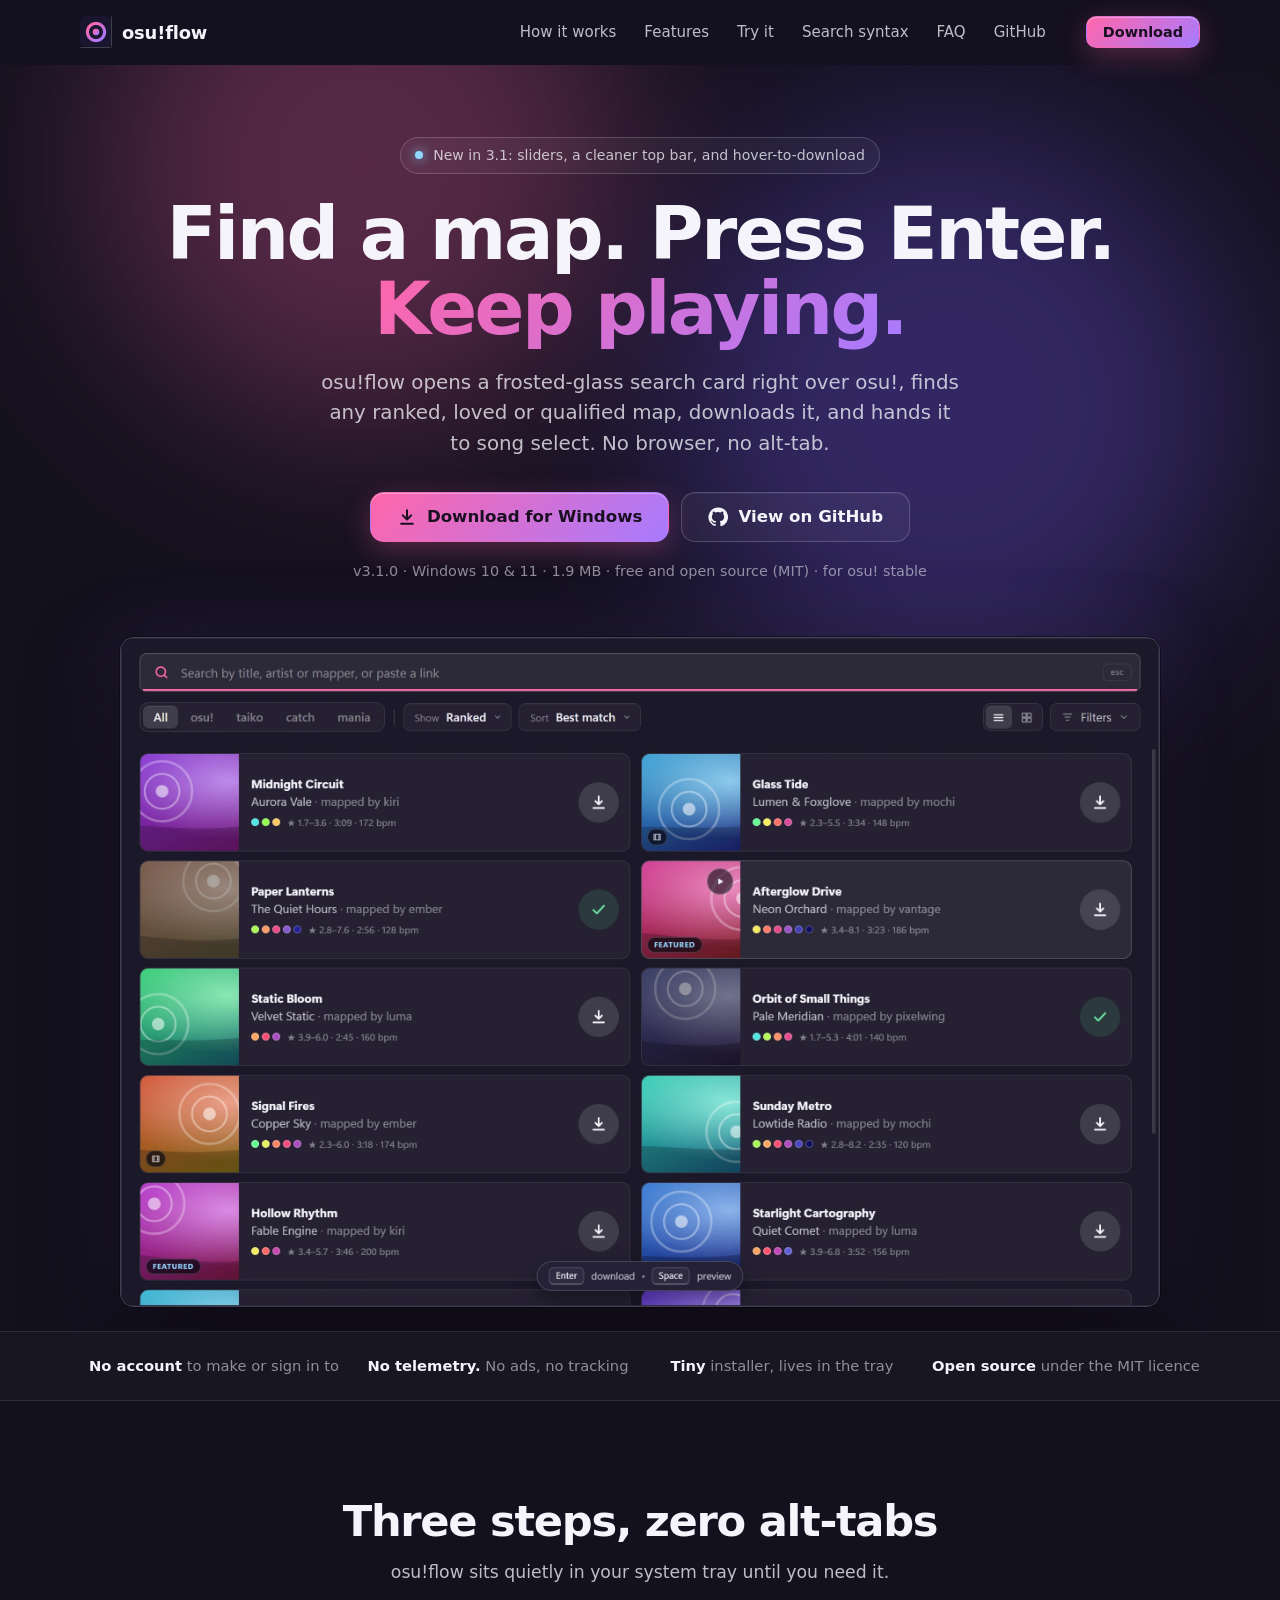
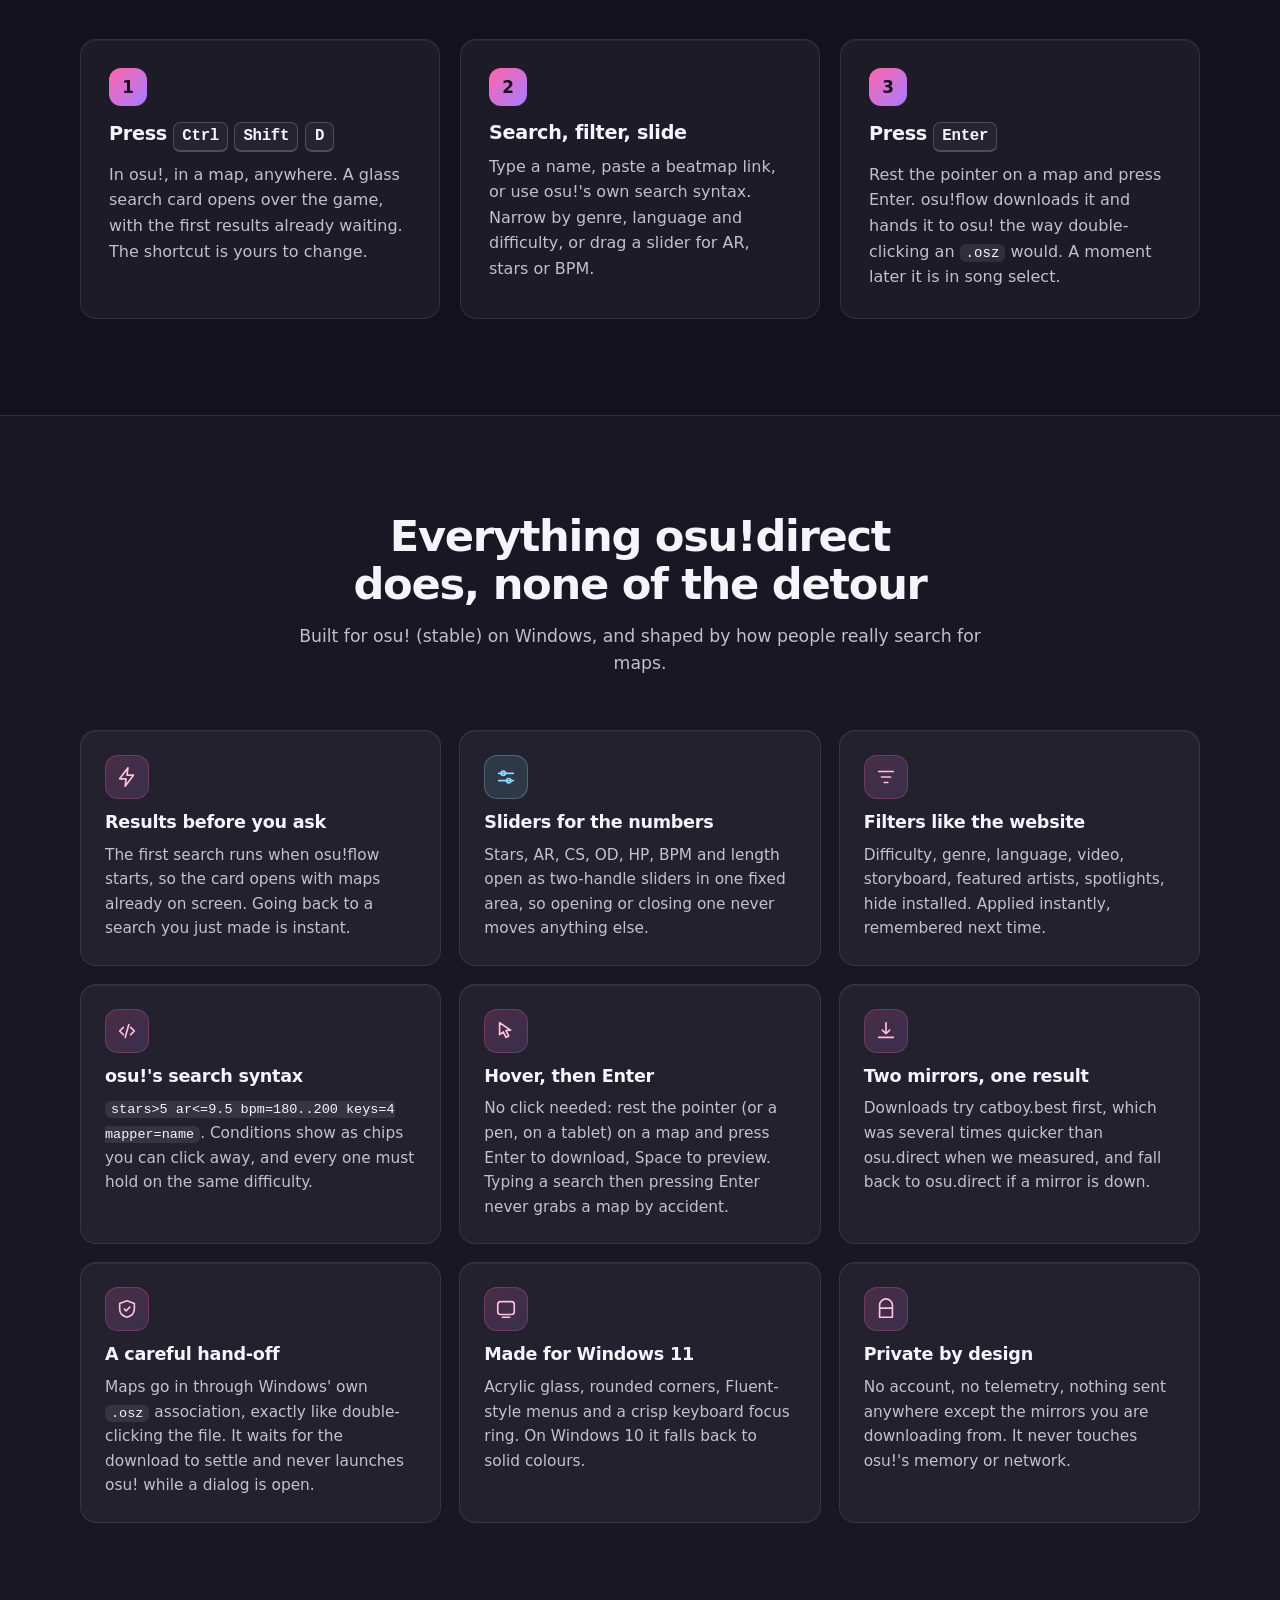
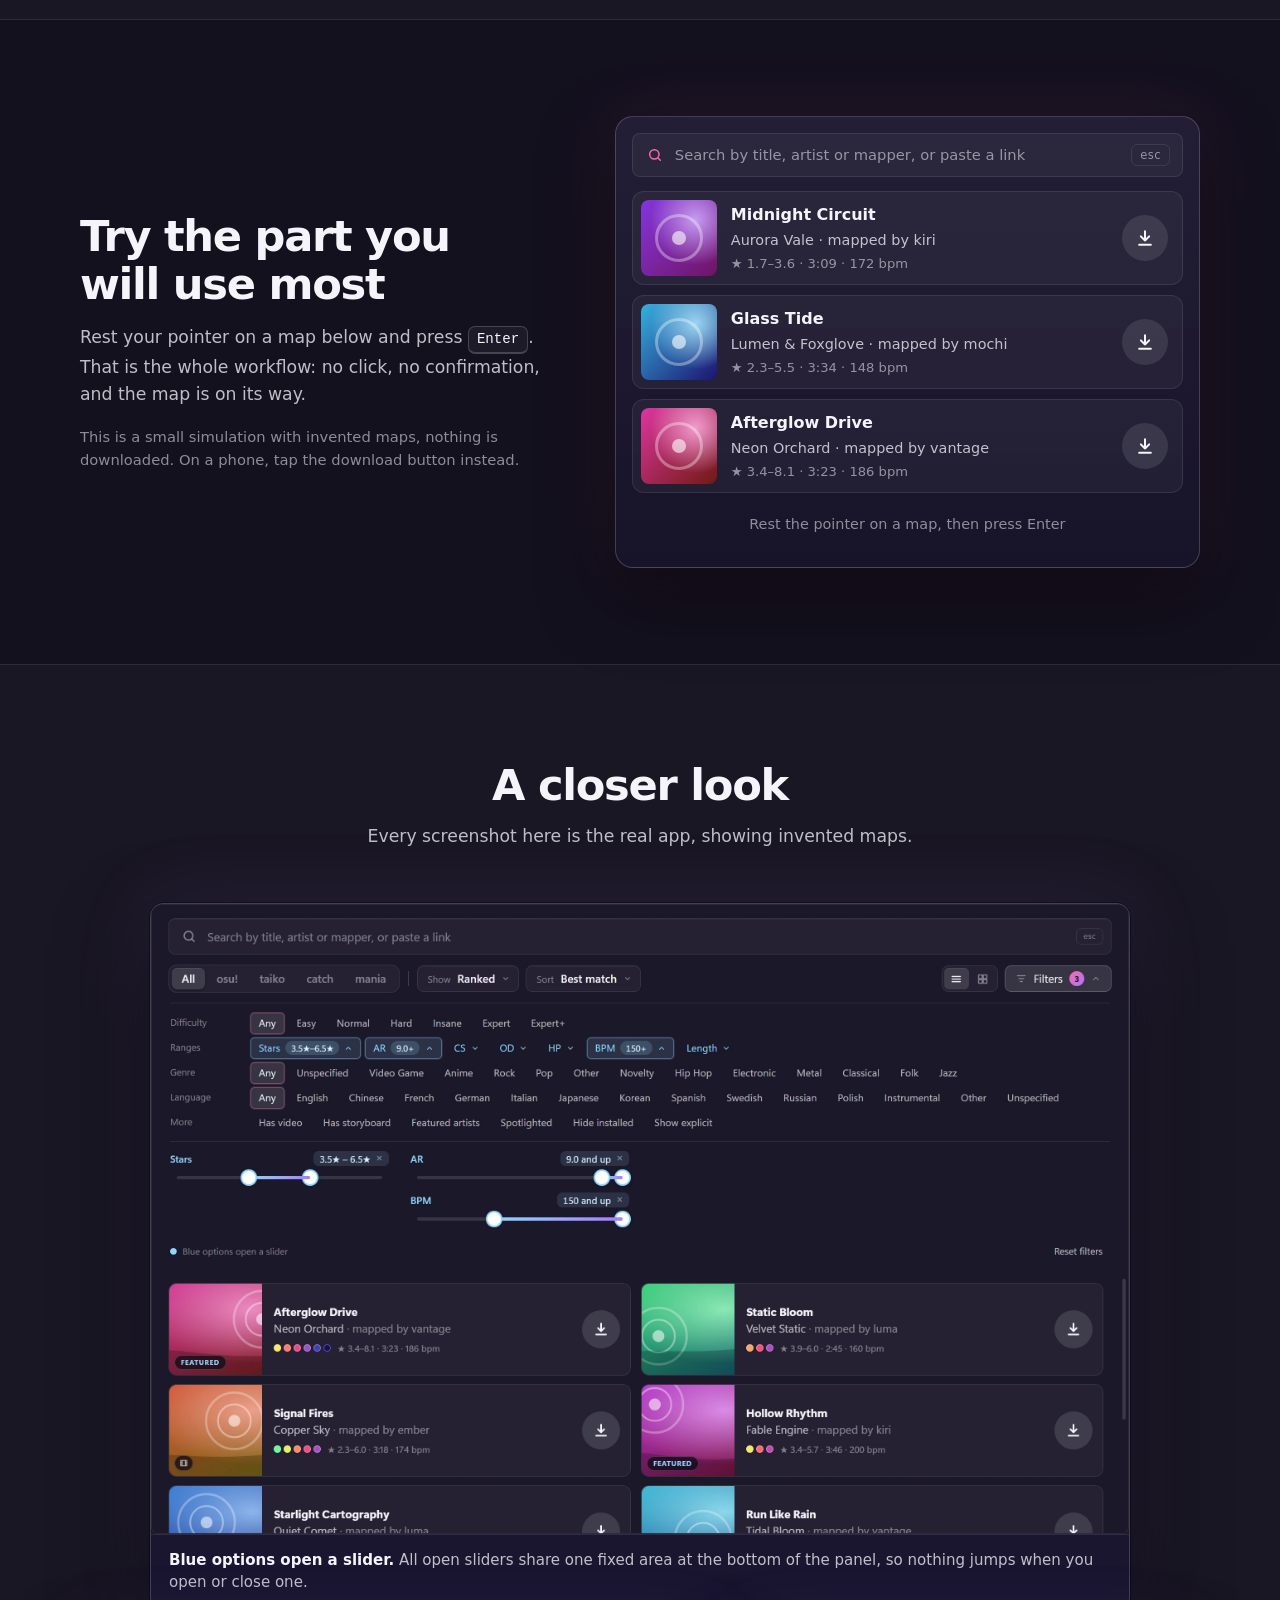
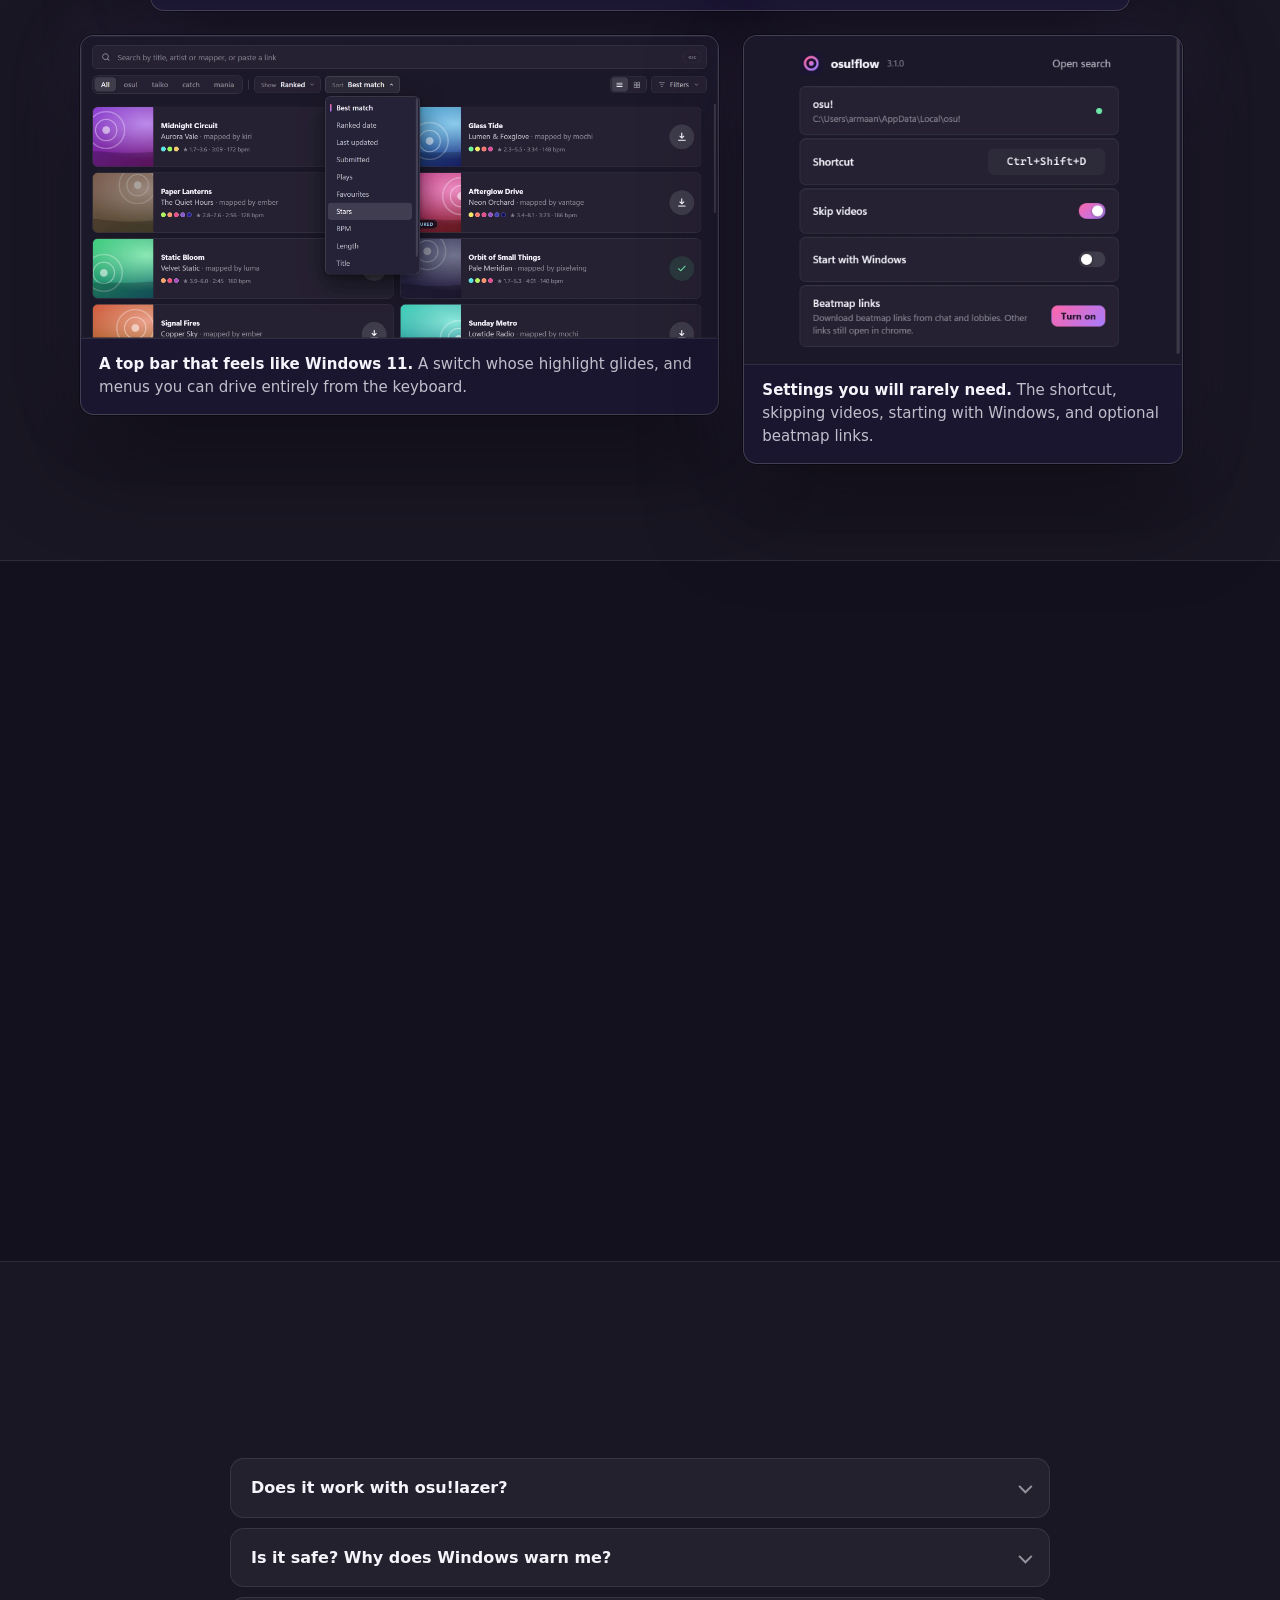
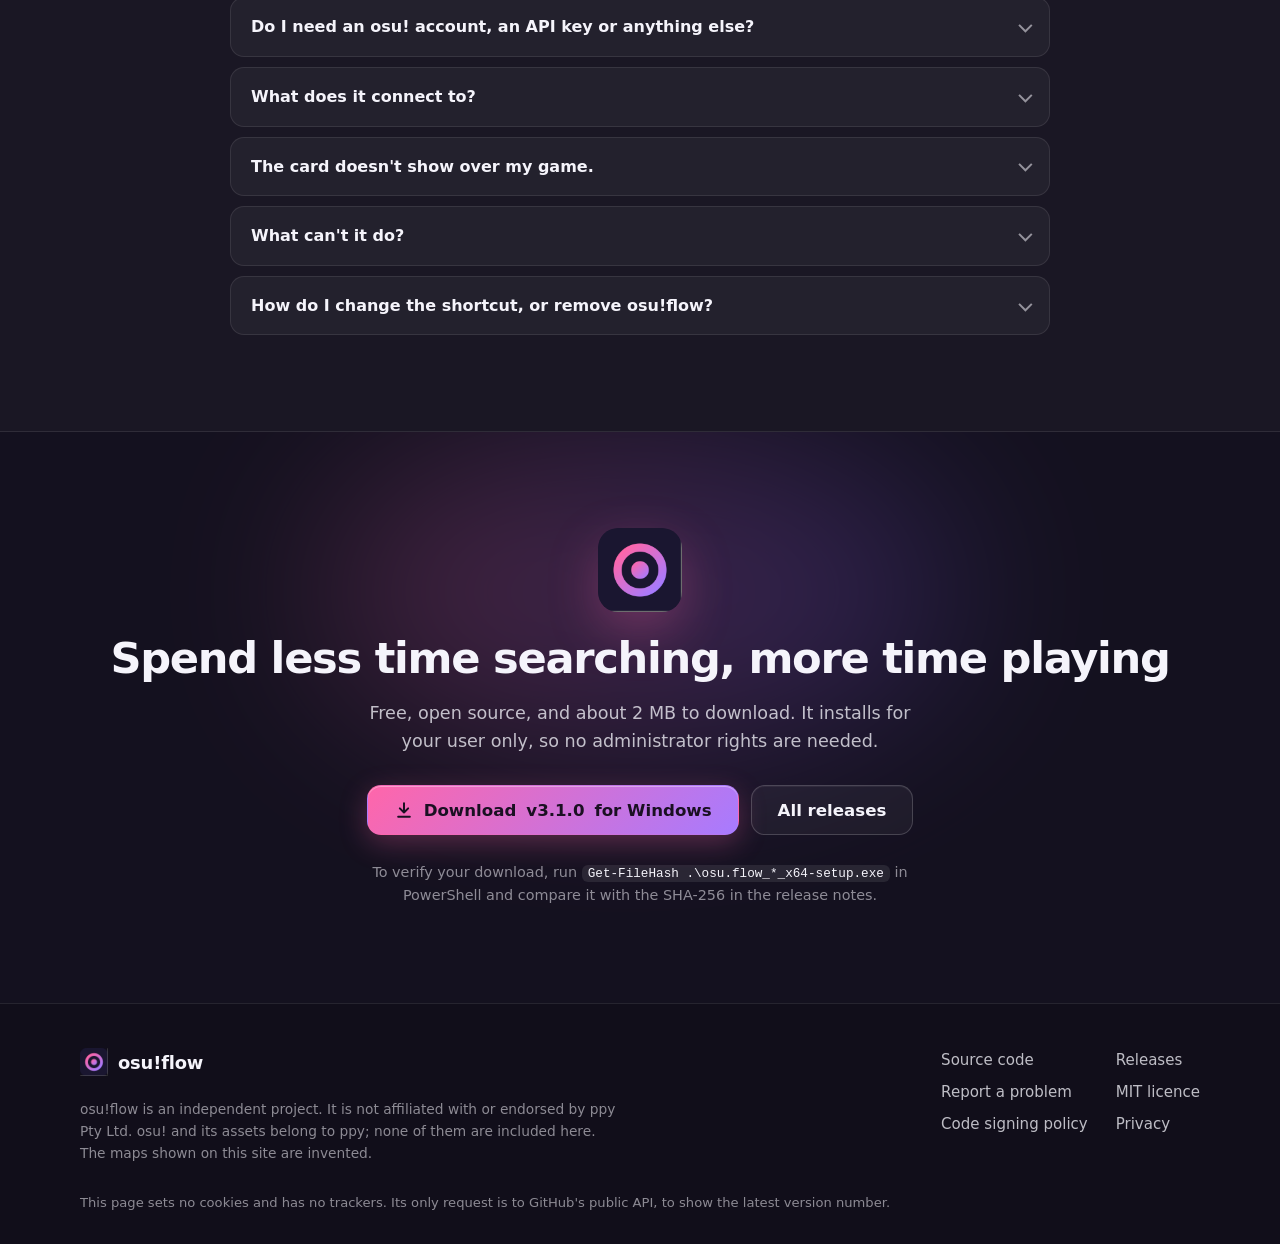
==== index.html @ 4212e41c "Add the osu!flow website A single static page: the hero with a real screenshot, how it works, the fe" ====
<!doctype html>
<html lang="en">
<head>
  <meta charset="utf-8" />
  <meta name="viewport" content="width=device-width, initial-scale=1" />
  <title>osu!flow: search and download osu! beatmaps without leaving the game</title>
  <meta name="description" content="osu!flow is a free, open-source Windows app that opens a search card over osu! (stable). Find any ranked, loved or qualified map, press Enter, and it is in song select a moment later." />
  <meta name="theme-color" content="#14111f" />
  <link rel="canonical" href="https://osuflow.github.io/" />
  <link rel="icon" type="image/png" href="assets/icon.png" />
  <link rel="apple-touch-icon" href="assets/icon.png" />
  <link rel="stylesheet" href="assets/style.css" />

  <meta property="og:type" content="website" />
  <meta property="og:site_name" content="osu!flow" />
  <meta property="og:title" content="osu!flow: find a map, press Enter, keep playing" />
  <meta property="og:description" content="A free search card that opens over osu! (stable). Search, filter with sliders, hover a map and press Enter: it is in song select a moment later." />
  <meta property="og:url" content="https://osuflow.github.io/" />
  <meta property="og:image" content="https://osuflow.github.io/assets/og.png" />
  <meta name="twitter:card" content="summary_large_image" />

  <script type="application/ld+json">
    {
      "@context": "https://schema.org",
      "@type": "SoftwareApplication",
      "name": "osu!flow",
      "applicationCategory": "UtilitiesApplication",
      "operatingSystem": "Windows 10, Windows 11",
      "softwareVersion": "3.1.0",
      "license": "https://opensource.org/licenses/MIT",
      "offers": { "@type": "Offer", "price": "0", "priceCurrency": "USD" },
      "downloadUrl": "https://github.com/tempted14/osuflow/releases/latest",
      "description": "Search and download osu! beatmaps without leaving the game."
    }
  </script>
</head>
<body>
  <a class="skip" href="#main">Skip to the content</a>

  <header class="top" id="top">
    <div class="wrap top-in">
      <a class="brand" href="#top" aria-label="osu!flow, back to the top">
        <img src="assets/icon.png" width="32" height="32" alt="" />
        <span>osu!flow</span>
      </a>
      <nav class="nav" aria-label="Sections">
        <a href="#how">How it works</a>
        <a href="#features">Features</a>
        <a href="#try">Try it</a>
        <a href="#syntax">Search syntax</a>
        <a href="#faq">FAQ</a>
        <a href="https://github.com/tempted14/osuflow">GitHub</a>
      </nav>
      <a class="btn btn-small js-download" href="https://github.com/tempted14/osuflow/releases/latest">Download</a>
    </div>
  </header>

  <main id="main">
    <section class="hero">
      <div class="glow glow-a" aria-hidden="true"></div>
      <div class="glow glow-b" aria-hidden="true"></div>
      <div class="wrap hero-in">
        <p class="pill reveal"><span class="pill-dot"></span> New in 3.1: sliders, a cleaner top bar, and hover-to-download</p>
        <h1 class="reveal">Find a map. Press Enter.<br /><span class="grad">Keep playing.</span></h1>
        <p class="lead reveal">osu!flow opens a frosted-glass search card right over osu!, finds any ranked, loved or qualified map, downloads it, and hands it to song select. No browser, no alt-tab.</p>
        <div class="cta reveal">
          <a class="btn btn-big js-download" href="https://github.com/tempted14/osuflow/releases/latest">
            <svg width="20" height="20" viewBox="0 0 24 24" fill="none" stroke="currentColor" stroke-width="2.4" stroke-linecap="round" stroke-linejoin="round" aria-hidden="true"><path d="M12 4v11m0 0-5-5m5 5 5-5M5 20h14" /></svg>
            Download for Windows
          </a>
          <a class="btn btn-ghost btn-big" href="https://github.com/tempted14/osuflow">
            <svg width="20" height="20" viewBox="0 0 24 24" fill="currentColor" aria-hidden="true"><path d="M12 .5a11.5 11.5 0 0 0-3.64 22.41c.58.1.79-.25.79-.56v-2c-3.2.7-3.88-1.37-3.88-1.37-.52-1.33-1.28-1.69-1.28-1.69-1.04-.71.08-.7.08-.7 1.15.08 1.76 1.18 1.76 1.18 1.03 1.76 2.69 1.25 3.35.96.1-.74.4-1.25.73-1.54-2.55-.29-5.24-1.28-5.24-5.69 0-1.26.45-2.28 1.18-3.09-.12-.29-.51-1.46.11-3.05 0 0 .97-.31 3.17 1.18a11 11 0 0 1 5.77 0c2.2-1.49 3.17-1.18 3.17-1.18.62 1.59.23 2.76.11 3.05.74.81 1.18 1.83 1.18 3.09 0 4.42-2.69 5.39-5.25 5.68.41.36.78 1.06.78 2.14v3.17c0 .31.21.67.8.56A11.5 11.5 0 0 0 12 .5Z" /></svg>
            View on GitHub
          </a>
        </div>
        <p class="meta reveal"><span class="js-version">v3.1.0</span> · Windows 10 &amp; 11 · <span class="js-size">1.9 MB</span> · free and open source (MIT) · for osu! stable</p>

        <figure class="frame hero-shot reveal">
          <img src="assets/img/app-overlay.webp" width="1180" height="760" alt="The osu!flow search card over osu!, listing maps with cover art, difficulty dots and a download button. A map is lifted under the pointer and a hint reads: Enter, download. Space, preview." fetchpriority="high" />
        </figure>
      </div>
    </section>

    <section class="strip" aria-label="At a glance">
      <div class="wrap strip-in">
        <p><strong>No account</strong> to make or sign in to</p>
        <p><strong>No telemetry.</strong> No ads, no tracking</p>
        <p><strong>Tiny</strong> installer, lives in the tray</p>
        <p><strong>Open source</strong> under the MIT licence</p>
      </div>
    </section>

    <section class="section" id="how">
      <div class="wrap">
        <header class="head reveal">
          <h2>Three steps, zero alt-tabs</h2>
          <p>osu!flow sits quietly in your system tray until you need it.</p>
        </header>
        <ol class="steps">
          <li class="step reveal">
            <span class="num">1</span>
            <h3>Press <kbd>Ctrl</kbd> <kbd>Shift</kbd> <kbd>D</kbd></h3>
            <p>In osu!, in a map, anywhere. A glass search card opens over the game, with the first results already waiting. The shortcut is yours to change.</p>
          </li>
          <li class="step reveal">
            <span class="num">2</span>
            <h3>Search, filter, slide</h3>
            <p>Type a name, paste a beatmap link, or use osu!'s own search syntax. Narrow by genre, language and difficulty, or drag a slider for AR, stars or BPM.</p>
          </li>
          <li class="step reveal">
            <span class="num">3</span>
            <h3>Press <kbd>Enter</kbd></h3>
            <p>Rest the pointer on a map and press Enter. osu!flow downloads it and hands it to osu! the way double-clicking an <code>.osz</code> would. A moment later it is in song select.</p>
          </li>
        </ol>
      </div>
    </section>

    <section class="section alt" id="features">
      <div class="wrap">
        <header class="head reveal">
          <h2>Everything osu!direct does, none of the detour</h2>
          <p>Built for osu! (stable) on Windows, and shaped by how people really search for maps.</p>
        </header>
        <div class="grid">
          <article class="card reveal">
            <span class="ico" aria-hidden="true"><svg viewBox="0 0 24 24"><path d="M13 2 4 14h7l-1 8 9-12h-7l1-8Z" /></svg></span>
            <h3>Results before you ask</h3>
            <p>The first search runs when osu!flow starts, so the card opens with maps already on screen. Going back to a search you just made is instant.</p>
          </article>
          <article class="card reveal">
            <span class="ico range" aria-hidden="true"><svg viewBox="0 0 24 24"><path d="M4 8h16M4 16h16" /><circle cx="9" cy="8" r="2.4" /><circle cx="15" cy="16" r="2.4" /></svg></span>
            <h3>Sliders for the numbers</h3>
            <p>Stars, AR, CS, OD, HP, BPM and length open as two-handle sliders in one fixed area, so opening or closing one never moves anything else.</p>
          </article>
          <article class="card reveal">
            <span class="ico" aria-hidden="true"><svg viewBox="0 0 24 24"><path d="M4 6h16M7 12h10M10 18h4" /></svg></span>
            <h3>Filters like the website</h3>
            <p>Difficulty, genre, language, video, storyboard, featured artists, spotlights, hide installed. Applied instantly, remembered next time.</p>
          </article>
          <article class="card reveal">
            <span class="ico" aria-hidden="true"><svg viewBox="0 0 24 24"><path d="m8 8-4 4 4 4M16 8l4 4-4 4M14 5l-4 14" /></svg></span>
            <h3>osu!'s search syntax</h3>
            <p><code>stars&gt;5 ar&lt;=9.5 bpm=180..200 keys=4 mapper=name</code>. Conditions show as chips you can click away, and every one must hold on the same difficulty.</p>
          </article>
          <article class="card reveal">
            <span class="ico" aria-hidden="true"><svg viewBox="0 0 24 24"><path d="M5 3v13l4-3 3 6 3-1.5-3-6 5-.5L5 3Z" /></svg></span>
            <h3>Hover, then Enter</h3>
            <p>No click needed: rest the pointer (or a pen, on a tablet) on a map and press Enter to download, Space to preview. Typing a search then pressing Enter never grabs a map by accident.</p>
          </article>
          <article class="card reveal">
            <span class="ico" aria-hidden="true"><svg viewBox="0 0 24 24"><path d="M12 3v12m0 0-4-4m4 4 4-4M4 19h16" /></svg></span>
            <h3>Two mirrors, one result</h3>
            <p>Downloads try catboy.best first, which was several times quicker than osu.direct when we measured, and fall back to osu.direct if a mirror is down.</p>
          </article>
          <article class="card reveal">
            <span class="ico" aria-hidden="true"><svg viewBox="0 0 24 24"><path d="M12 3 4 6v6c0 4.4 3.4 7.7 8 9 4.6-1.3 8-4.6 8-9V6l-8-3Z" /><path d="m9 12 2 2 4-4" /></svg></span>
            <h3>A careful hand-off</h3>
            <p>Maps go in through Windows' own <code>.osz</code> association, exactly like double-clicking the file. It waits for the download to settle and never launches osu! while a dialog is open.</p>
          </article>
          <article class="card reveal">
            <span class="ico" aria-hidden="true"><svg viewBox="0 0 24 24"><rect x="3" y="4" width="18" height="14" rx="3" /><path d="M8 21h8" /></svg></span>
            <h3>Made for Windows 11</h3>
            <p>Acrylic glass, rounded corners, Fluent-style menus and a crisp keyboard focus ring. On Windows 10 it falls back to solid colours.</p>
          </article>
          <article class="card reveal">
            <span class="ico" aria-hidden="true"><svg viewBox="0 0 24 24"><path d="M5 11V8a7 7 0 0 1 14 0v3M5 11h14v10H5V11Z" /></svg></span>
            <h3>Private by design</h3>
            <p>No account, no telemetry, nothing sent anywhere except the mirrors you are downloading from. It never touches osu!'s memory or network.</p>
          </article>
        </div>
      </div>
    </section>

    <section class="section" id="try">
      <div class="wrap try">
        <div class="try-text reveal">
          <h2>Try the part you will use most</h2>
          <p>Rest your pointer on a map below and press <kbd>Enter</kbd>. That is the whole workflow: no click, no confirmation, and the map is on its way.</p>
          <p class="note">This is a small simulation with invented maps, nothing is downloaded. On a phone, tap the download button instead.</p>
        </div>
        <div class="demo reveal" id="demo" role="group" aria-label="Interactive demo: rest the pointer on a map and press Enter to download it">
          <div class="demo-bar" aria-hidden="true">
            <svg width="16" height="16" viewBox="0 0 24 24" fill="none" stroke="currentColor" stroke-width="2.2" stroke-linecap="round" aria-hidden="true"><circle cx="11" cy="11" r="7" /><path d="m20 20-3.5-3.5" /></svg>
            <span>Search by title, artist or mapper, or paste a link</span>
            <span class="esc">esc</span>
          </div>
          <ul class="demo-list">
            <li class="demo-row" tabindex="0" data-title="Midnight Circuit" style="--h1: 268; --h2: 308">
              <span class="demo-cover" aria-hidden="true"></span>
              <span class="demo-text"><strong>Midnight Circuit</strong><span class="demo-sub">Aurora Vale · mapped by kiri</span><span class="demo-facts">★ 1.7–3.6 · 3:09 · 172 bpm</span></span>
              <button class="demo-get" type="button" aria-label="Download Midnight Circuit"><span class="demo-icon" aria-hidden="true"></span></button>
            </li>
            <li class="demo-row" tabindex="0" data-title="Glass Tide" style="--h1: 196; --h2: 246">
              <span class="demo-cover" aria-hidden="true"></span>
              <span class="demo-text"><strong>Glass Tide</strong><span class="demo-sub">Lumen &amp; Foxglove · mapped by mochi</span><span class="demo-facts">★ 2.3–5.5 · 3:34 · 148 bpm</span></span>
              <button class="demo-get" type="button" aria-label="Download Glass Tide"><span class="demo-icon" aria-hidden="true"></span></button>
            </li>
            <li class="demo-row" tabindex="0" data-title="Afterglow Drive" style="--h1: 322; --h2: 4">
              <span class="demo-cover" aria-hidden="true"></span>
              <span class="demo-text"><strong>Afterglow Drive</strong><span class="demo-sub">Neon Orchard · mapped by vantage</span><span class="demo-facts">★ 3.4–8.1 · 3:23 · 186 bpm</span></span>
              <button class="demo-get" type="button" aria-label="Download Afterglow Drive"><span class="demo-icon" aria-hidden="true"></span></button>
            </li>
          </ul>
          <div class="demo-hint" aria-live="polite"><span class="demo-hint-text">Rest the pointer on a map, then press Enter</span></div>
          <button class="demo-reset" type="button" hidden>Start over</button>
        </div>
      </div>
    </section>

    <section class="section alt" id="look">
      <div class="wrap">
        <header class="head reveal">
          <h2>A closer look</h2>
          <p>Every screenshot here is the real app, showing invented maps.</p>
        </header>
        <div class="shots">
          <figure class="frame reveal wide">
            <img src="assets/img/app-filters.webp" width="1180" height="760" loading="lazy" alt="The Filters panel open: blue options for Stars, AR, CS, OD, HP, BPM and Length, with the Stars, AR and BPM sliders open in a fixed area at the bottom." />
            <figcaption><strong>Blue options open a slider.</strong> All open sliders share one fixed area at the bottom of the panel, so nothing jumps when you open or close one.</figcaption>
          </figure>
          <figure class="frame reveal">
            <img src="assets/img/app-sort.webp" width="1180" height="560" loading="lazy" alt="The top bar with the Sort menu open, a Windows 11 style list with one choice marked by a small accent bar." />
            <figcaption><strong>A top bar that feels like Windows 11.</strong> A switch whose highlight glides, and menus you can drive entirely from the keyboard.</figcaption>
          </figure>
          <figure class="frame reveal narrow">
            <img src="assets/img/app-settings.webp" width="560" height="420" loading="lazy" alt="The osu!flow settings window: where osu! was found, the shortcut, skip videos, start with Windows and beatmap links, each in its own card." />
            <figcaption><strong>Settings you will rarely need.</strong> The shortcut, skipping videos, starting with Windows, and optional beatmap links.</figcaption>
          </figure>
        </div>
      </div>
    </section>

    <section class="section" id="syntax">
      <div class="wrap syntax">
        <header class="head left reveal">
          <h2>Search the way you already know</h2>
          <p>osu!flow understands the search syntax from the osu! website and osu!lazer, and the sliders write the same conditions. Combine as many as you like.</p>
        </header>
        <div class="table reveal" role="table" aria-label="Search conditions">
          <div class="tr th" role="row"><span role="columnheader">Type</span><span role="columnheader">It finds</span></div>
          <div class="tr" role="row"><code role="cell">stars&gt;5</code><span role="cell">a difficulty above 5 stars</span></div>
          <div class="tr" role="row"><code role="cell">ar&lt;=9.5 od&gt;8</code><span role="cell">approach rate and overall difficulty (also <code>cs</code>, <code>hp</code>)</span></div>
          <div class="tr" role="row"><code role="cell">bpm=180..200</code><span role="cell">a range, whichever way round</span></div>
          <div class="tr" role="row"><code role="cell">length&lt;3m</code><span role="cell">seconds, <code>m</code>, <code>h</code> or <code>3:30</code></span></div>
          <div class="tr" role="row"><code role="cell">keys=4</code><span role="cell">mania maps with that many keys</span></div>
          <div class="tr" role="row"><code role="cell">mapper="some name"</code><span role="cell">or <code>artist=</code>, <code>title=</code>; quote names with spaces</span></div>
          <div class="tr" role="row"><code role="cell">osu.ppy.sh/s/…</code><span role="cell">paste a beatmap link or ID to jump straight to that map</span></div>
        </div>
      </div>
    </section>

    <section class="section alt" id="faq">
      <div class="wrap faq">
        <header class="head reveal">
          <h2>Questions people ask</h2>
        </header>
        <div class="qa reveal">
          <details>
            <summary>Does it work with osu!lazer?</summary>
            <p>No. osu!flow is built for <strong>osu! (stable)</strong>, the classic client. It opens over the game window and hands maps over the way stable expects them.</p>
          </details>
          <details>
            <summary>Is it safe? Why does Windows warn me?</summary>
            <p>osu!flow is open source, so anyone can read what it does. It never touches osu!'s memory or network, and it imports maps exactly like double-clicking an <code>.osz</code> file. The installer is not code-signed yet, so Windows SmartScreen may say it protects your PC: choose <strong>More info</strong>, then <strong>Run anyway</strong>. Every release lists the installer's SHA-256 so you can check your download.</p>
          </details>
          <details>
            <summary>Do I need an osu! account, an API key or anything else?</summary>
            <p>No. There is nothing to sign in to. Maps come from the public beatmap mirrors catboy.best and osu.direct.</p>
          </details>
          <details>
            <summary>What does it connect to?</summary>
            <p>The two mirrors above to search and download the maps you ask for, and osu!'s own servers (assets.ppy.sh and b.ppy.sh) for cover images and previews. There is no telemetry and no analytics.</p>
          </details>
          <details>
            <summary>The card doesn't show over my game.</summary>
            <p>Exclusive fullscreen hides every overlay. In osu!, switch to <strong>Borderless</strong> or <strong>Windowed</strong> in Options, Graphics. osu!flow's settings window warns you when it spots exclusive fullscreen.</p>
          </details>
          <details>
            <summary>What can't it do?</summary>
            <p>Anything that needs your osu! account: rank achieved, played or unplayed, your favourites, subscribed mappers, recommended difficulty. The beatmap mirrors don't know those things.</p>
          </details>
          <details>
            <summary>How do I change the shortcut, or remove osu!flow?</summary>
            <p>Open Settings from the tray icon, click the shortcut box and press the keys you want. To remove it, use Windows' <strong>Installed apps</strong>; that also removes the start-with-Windows entry and the link handler if you turned them on.</p>
          </details>
        </div>
      </div>
    </section>

    <section class="section final" id="download">
      <div class="glow glow-c" aria-hidden="true"></div>
      <div class="wrap final-in reveal">
        <img src="assets/icon.png" width="84" height="84" alt="" />
        <h2>Spend less time searching, more time playing</h2>
        <p>Free, open source, and about <span class="js-size">2 MB</span> to download. It installs for your user only, so no administrator rights are needed.</p>
        <div class="cta center">
          <a class="btn btn-big js-download" href="https://github.com/tempted14/osuflow/releases/latest">
            <svg width="20" height="20" viewBox="0 0 24 24" fill="none" stroke="currentColor" stroke-width="2.4" stroke-linecap="round" stroke-linejoin="round" aria-hidden="true"><path d="M12 4v11m0 0-5-5m5 5 5-5M5 20h14" /></svg>
            Download <span class="js-version">v3.1.0</span> for Windows
          </a>
          <a class="btn btn-ghost btn-big" href="https://github.com/tempted14/osuflow/releases">All releases</a>
        </div>
        <p class="verify">To verify your download, run <code>Get-FileHash .\osu.flow_*_x64-setup.exe</code> in PowerShell and compare it with the SHA-256 in the release notes.</p>
      </div>
    </section>
  </main>

  <footer class="foot">
    <div class="wrap foot-in">
      <div>
        <a class="brand" href="#top"><img src="assets/icon.png" width="28" height="28" alt="" /><span>osu!flow</span></a>
        <p class="legal">osu!flow is an independent project. It is not affiliated with or endorsed by ppy Pty Ltd. osu! and its assets belong to ppy; none of them are included here. The maps shown on this site are invented.</p>
      </div>
      <nav class="foot-links" aria-label="Project links">
        <a href="https://github.com/tempted14/osuflow">Source code</a>
        <a href="https://github.com/tempted14/osuflow/releases">Releases</a>
        <a href="https://github.com/tempted14/osuflow/issues">Report a problem</a>
        <a href="https://github.com/tempted14/osuflow/blob/main/LICENSE">MIT licence</a>
        <a href="https://github.com/tempted14/osuflow#code-signing-policy">Code signing policy</a>
        <a href="https://github.com/tempted14/osuflow#privacy">Privacy</a>
      </nav>
    </div>
    <p class="wrap foot-note">This page sets no cookies and has no trackers. Its only request is to GitHub's public API, to show the latest version number.</p>
  </footer>

  <script src="assets/app.js" defer></script>
</body>
</html>
---- assets/style.css ----
/* osu!flow site. Dark frosted glass in the app's own palette: pink to violet for the brand, blue for anything that opens a slider. */

:root {
  color-scheme: dark;
  --bg: #14111f;
  --bg-2: #1a1630;
  --text: #f5f4fb;
  --text-2: rgba(245, 244, 251, 0.76);
  --muted: rgba(245, 244, 251, 0.54);
  --accent: #ff66aa;
  --violet: #a77bff;
  --grad: linear-gradient(135deg, #ff66aa 0%, #a77bff 100%);
  --range: #8fd8ff;
  --surface: rgba(255, 255, 255, 0.045);
  --surface-2: rgba(255, 255, 255, 0.085);
  --stroke: rgba(255, 255, 255, 0.09);
  --stroke-2: rgba(255, 255, 255, 0.18);
  --good: #6ee7a8;
  --radius: 16px;
  --ease: cubic-bezier(0.2, 0.8, 0.2, 1);
  --font: "Segoe UI Variable Text", "Segoe UI", system-ui, -apple-system, "Helvetica Neue", Arial, sans-serif;
  --display: "Segoe UI Variable Display", "Segoe UI Variable Text", "Segoe UI", system-ui, -apple-system, "Helvetica Neue", Arial, sans-serif;
  --mono: ui-monospace, "Cascadia Mono", Consolas, monospace;
}

*,
*::before,
*::after {
  box-sizing: border-box;
}

html {
  scroll-behavior: smooth;
  scroll-padding-top: 72px;
  -webkit-text-size-adjust: 100%;
}

body {
  margin: 0;
  background: var(--bg);
  color: var(--text);
  font: 400 1rem/1.6 var(--font);
  -webkit-font-smoothing: antialiased;
  overflow-x: hidden;
}

img {
  display: block;
  max-width: 100%;
  height: auto;
}

a {
  color: inherit;
}

h1,
h2,
h3 {
  margin: 0;
  font-family: var(--display);
  letter-spacing: -0.02em;
  line-height: 1.12;
}

p {
  margin: 0;
}

code,
kbd {
  font-family: var(--mono);
}

code {
  padding: 1px 6px;
  border-radius: 6px;
  background: var(--surface-2);
  color: var(--text);
  font-size: 0.88em;
}

kbd {
  display: inline-block;
  min-width: 1.9em;
  padding: 0 8px;
  border: 1px solid var(--stroke-2);
  border-bottom-width: 2px;
  border-radius: 7px;
  background: var(--surface);
  color: var(--text);
  font-size: 0.82em;
  line-height: 1.7;
  text-align: center;
}

:focus-visible {
  outline: 2px solid var(--accent);
  outline-offset: 3px;
  border-radius: 8px;
}

.wrap {
  width: min(1120px, 100% - 48px);
  margin-inline: auto;
}

.skip {
  position: absolute;
  left: 12px;
  top: -60px;
  z-index: 100;
  padding: 8px 14px;
  border-radius: 10px;
  background: var(--bg-2);
  border: 1px solid var(--stroke-2);
}

.skip:focus {
  top: 12px;
}

/* ---------- header ---------- */

.top {
  position: sticky;
  top: 0;
  z-index: 50;
  border-bottom: 1px solid transparent;
  background: rgba(20, 17, 31, 0.6);
  -webkit-backdrop-filter: blur(16px) saturate(1.4);
  backdrop-filter: blur(16px) saturate(1.4);
  transition: border-color 0.3s var(--ease), background 0.3s var(--ease);
}

.top.scrolled {
  border-bottom-color: var(--stroke);
  background: rgba(20, 17, 31, 0.82);
}

.top-in {
  display: flex;
  align-items: center;
  gap: 28px;
  height: 64px;
}

.brand {
  display: inline-flex;
  align-items: center;
  gap: 10px;
  font: 650 1.12rem var(--display);
  letter-spacing: -0.01em;
  text-decoration: none;
}

.nav {
  display: flex;
  gap: 4px;
  margin-left: auto;
}

.nav a {
  padding: 6px 12px;
  border-radius: 8px;
  color: var(--text-2);
  font-size: 0.94rem;
  text-decoration: none;
  transition: background 0.2s var(--ease), color 0.2s var(--ease);
}

.nav a:hover {
  background: var(--surface-2);
  color: var(--text);
}

/* ---------- buttons ---------- */

.btn {
  display: inline-flex;
  align-items: center;
  justify-content: center;
  gap: 10px;
  padding: 9px 18px;
  border: 1px solid transparent;
  border-radius: 12px;
  background: var(--grad);
  color: #1a1022;
  font: 650 0.96rem var(--font);
  text-decoration: none;
  box-shadow: 0 8px 28px rgba(255, 102, 170, 0.28), inset 0 1px 0 rgba(255, 255, 255, 0.35);
  transition: transform 0.2s var(--ease), filter 0.2s var(--ease), box-shadow 0.2s var(--ease), background 0.2s var(--ease);
}

.btn:hover {
  transform: translateY(-2px);
  filter: brightness(1.08);
  box-shadow: 0 12px 34px rgba(255, 102, 170, 0.4), inset 0 1px 0 rgba(255, 255, 255, 0.4);
}

.btn:active {
  transform: translateY(0) scale(0.98);
}

.btn-small {
  padding: 7px 16px;
  font-size: 0.9rem;
  border-radius: 10px;
}

.btn-big {
  padding: 14px 26px;
  font-size: 1.04rem;
  border-radius: 14px;
}

.btn-ghost {
  border-color: var(--stroke-2);
  background: var(--surface);
  color: var(--text);
  box-shadow: inset 0 1px 0 rgba(255, 255, 255, 0.06);
}

.btn-ghost:hover {
  background: var(--surface-2);
  filter: none;
  box-shadow: inset 0 1px 0 rgba(255, 255, 255, 0.1);
}

/* ---------- reveal ---------- */

.js .reveal {
  opacity: 0;
  transform: translateY(20px);
  transition: opacity 0.75s var(--ease) var(--d, 0ms), transform 0.75s var(--ease) var(--d, 0ms);
}

.js .reveal.in {
  opacity: 1;
  transform: none;
}

/* ---------- hero ---------- */

.hero {
  position: relative;
  padding: 72px 0 24px;
  text-align: center;
  overflow: hidden;
}

.glow {
  position: absolute;
  z-index: 0;
  border-radius: 50%;
  filter: blur(90px);
  opacity: 0.55;
  pointer-events: none;
}

.glow-a {
  top: -160px;
  left: 8%;
  width: 520px;
  height: 520px;
  background: #ff66aa;
  opacity: 0.28;
  animation: drift 18s ease-in-out infinite alternate;
}

.glow-b {
  top: 60px;
  right: 4%;
  width: 560px;
  height: 560px;
  background: #7a5cff;
  opacity: 0.3;
  animation: drift 22s ease-in-out infinite alternate-reverse;
}

.glow-c {
  left: 50%;
  top: 0;
  width: 640px;
  height: 320px;
  translate: -50% 0;
  background: linear-gradient(90deg, #ff66aa, #7a5cff);
  opacity: 0.22;
}

@keyframes drift {
  to {
    transform: translate(60px, 40px) scale(1.08);
  }
}

.hero-in {
  position: relative;
  z-index: 1;
}

.pill {
  display: inline-flex;
  align-items: center;
  gap: 10px;
  padding: 6px 14px;
  border: 1px solid var(--stroke-2);
  border-radius: 999px;
  background: var(--surface);
  color: var(--text-2);
  font-size: 0.88rem;
}

.pill-dot {
  width: 8px;
  height: 8px;
  border-radius: 50%;
  background: var(--range);
  box-shadow: 0 0 12px var(--range);
}

.hero h1 {
  margin: 22px auto 0;
  text-wrap: balance;
  font-size: clamp(2.3rem, 6.6vw, 4.6rem);
  font-weight: 700;
  letter-spacing: -0.035em;
  line-height: 1.02;
}

.grad {
  background: var(--grad);
  -webkit-background-clip: text;
  background-clip: text;
  color: transparent;
}

.lead {
  max-width: 40rem;
  margin: 22px auto 0;
  color: var(--text-2);
  font-size: clamp(1.05rem, 2.2vw, 1.24rem);
  line-height: 1.55;
}

.cta {
  display: flex;
  flex-wrap: wrap;
  justify-content: center;
  gap: 12px;
  margin-top: 32px;
}

.meta {
  margin-top: 18px;
  color: var(--muted);
  font-size: 0.9rem;
}

.frame {
  margin: 0;
  overflow: hidden;
  border: 1px solid var(--stroke-2);
  border-radius: 14px;
  background: var(--bg-2);
  box-shadow: 0 40px 90px rgba(0, 0, 0, 0.55), 0 0 0 1px rgba(0, 0, 0, 0.4), 0 0 80px rgba(167, 123, 255, 0.12);
}

.frame figcaption {
  padding: 14px 18px 16px;
  border-top: 1px solid var(--stroke);
  color: var(--text-2);
  font-size: 0.94rem;
  line-height: 1.5;
}

.frame figcaption strong {
  color: var(--text);
}

.hero-shot {
  max-width: 1040px;
  margin: 54px auto 0;
}

/* ---------- strip ---------- */

.strip {
  border-block: 1px solid var(--stroke);
  background: rgba(255, 255, 255, 0.02);
}

.strip-in {
  display: grid;
  grid-template-columns: repeat(4, 1fr);
  gap: 16px;
  padding: 22px 0;
  color: var(--muted);
  font-size: 0.92rem;
  text-align: center;
}

.strip strong {
  color: var(--text);
  font-weight: 600;
}

/* ---------- sections ---------- */

.section {
  position: relative;
  padding: 96px 0;
}

.section.alt {
  border-block: 1px solid var(--stroke);
  background: rgba(255, 255, 255, 0.022);
}

.head {
  max-width: 44rem;
  margin: 0 auto 52px;
  text-align: center;
}

.head.left {
  margin: 0 0 28px;
  text-align: left;
}

.head h2,
.final h2,
.try-text h2 {
  text-wrap: balance;
  font-size: clamp(1.8rem, 4.2vw, 2.7rem);
  font-weight: 700;
  letter-spacing: -0.03em;
}

.head p {
  margin-top: 14px;
  color: var(--text-2);
  font-size: 1.08rem;
}

/* ---------- steps ---------- */

.steps {
  display: grid;
  grid-template-columns: repeat(3, 1fr);
  gap: 20px;
  margin: 0;
  padding: 0;
  list-style: none;
}

.step,
.card {
  position: relative;
  padding: 28px;
  border: 1px solid var(--stroke);
  border-radius: var(--radius);
  background: var(--surface);
  box-shadow: inset 0 1px 0 rgba(255, 255, 255, 0.05);
  transition: transform 0.35s var(--ease), border-color 0.35s var(--ease), background 0.35s var(--ease);
}

.step:hover,
.card:hover {
  transform: translateY(-4px);
  border-color: var(--stroke-2);
  background: var(--surface-2);
}

.step h3,
.card h3 {
  margin-top: 16px;
  font-size: 1.2rem;
  letter-spacing: -0.015em;
}

.step p,
.card p {
  margin-top: 10px;
  color: var(--text-2);
}

.num {
  display: inline-grid;
  place-items: center;
  width: 38px;
  height: 38px;
  border-radius: 12px;
  background: var(--grad);
  color: #1a1022;
  font: 700 1.05rem var(--display);
}

/* ---------- features ---------- */

.grid {
  display: grid;
  grid-template-columns: repeat(3, 1fr);
  gap: 18px;
}

.card {
  padding: 24px;
}

.card h3 {
  margin-top: 14px;
  font-size: 1.1rem;
}

.card p {
  font-size: 0.96rem;
}

.ico {
  display: inline-grid;
  place-items: center;
  width: 44px;
  height: 44px;
  border: 1px solid rgba(255, 102, 170, 0.25);
  border-radius: 13px;
  background: linear-gradient(135deg, rgba(255, 102, 170, 0.18), rgba(167, 123, 255, 0.16));
  color: #ffc2de;
}

.ico.range {
  border-color: rgba(143, 216, 255, 0.3);
  background: rgba(143, 216, 255, 0.12);
  color: var(--range);
}

.ico svg {
  width: 22px;
  height: 22px;
  fill: none;
  stroke: currentColor;
  stroke-width: 1.8;
  stroke-linecap: round;
  stroke-linejoin: round;
}

/* ---------- the demo ---------- */

.try {
  display: grid;
  grid-template-columns: 0.9fr 1.1fr;
  align-items: center;
  gap: 56px;
}

/* Grid items may shrink below their content's natural width, so nothing can force the page wider than the screen. */
.try > *,
.syntax > *,
.shots > *,
.grid > *,
.steps > * {
  min-width: 0;
}

.try-text p {
  margin-top: 16px;
  color: var(--text-2);
  font-size: 1.08rem;
}

.try-text .note {
  color: var(--muted);
  font-size: 0.92rem;
}

.demo {
  padding: 16px;
  border: 1px solid var(--stroke-2);
  border-radius: 18px;
  background: linear-gradient(180deg, rgba(38, 33, 58, 0.85), rgba(24, 20, 42, 0.92));
  box-shadow: 0 30px 70px rgba(0, 0, 0, 0.5), 0 0 70px rgba(255, 102, 170, 0.1);
}

.demo-bar {
  display: flex;
  align-items: center;
  gap: 12px;
  height: 44px;
  padding: 0 12px 0 14px;
  border: 1px solid var(--stroke);
  border-radius: 8px;
  background: var(--surface);
  color: var(--muted);
  font-size: 0.92rem;
  white-space: nowrap;
  overflow: hidden;
}

.demo-bar svg {
  flex: none;
  color: var(--accent);
}

.demo-bar span:nth-child(2) {
  flex: 1;
  overflow: hidden;
  text-overflow: ellipsis;
}

.esc {
  flex: none;
  padding: 1px 8px;
  border: 1px solid var(--stroke);
  border-radius: 6px;
  font-size: 0.72rem;
  letter-spacing: 0.04em;
}

.demo-list {
  display: grid;
  gap: 10px;
  margin: 14px 0 0;
  padding: 0;
  list-style: none;
}

.demo-row {
  display: flex;
  align-items: center;
  gap: 14px;
  padding: 8px 14px 8px 8px;
  border: 1px solid var(--stroke);
  border-radius: 12px;
  background: var(--surface);
  cursor: default;
  transition: transform 0.25s var(--ease), background 0.25s var(--ease), border-color 0.25s var(--ease);
}

.demo-row:hover,
.demo-row:focus-visible {
  transform: translateY(-2px);
  border-color: var(--stroke-2);
  background: var(--surface-2);
}

.demo-row:focus-visible {
  outline-offset: 2px;
}

.demo-cover {
  position: relative;
  flex: none;
  width: 76px;
  height: 76px;
  overflow: hidden;
  border-radius: 8px;
  background: radial-gradient(circle at 72% 26%, hsl(var(--h1) 95% 84% / 0.85), transparent 58%),
    linear-gradient(135deg, hsl(var(--h1) 72% 54%), hsl(var(--h2) 70% 26%));
}

.demo-cover::before,
.demo-cover::after {
  content: "";
  position: absolute;
  border-radius: 50%;
}

.demo-cover::before {
  left: 14px;
  top: 14px;
  width: 48px;
  height: 48px;
  border: 3px solid rgba(255, 255, 255, 0.34);
}

.demo-cover::after {
  left: 31px;
  top: 31px;
  width: 14px;
  height: 14px;
  background: rgba(255, 255, 255, 0.6);
}

.demo-text {
  display: grid;
  flex: 1;
  min-width: 0;
  gap: 1px;
}

.demo-text strong {
  overflow: hidden;
  font-weight: 650;
  text-overflow: ellipsis;
  white-space: nowrap;
}

.demo-sub {
  overflow: hidden;
  color: var(--text-2);
  font-size: 0.9rem;
  text-overflow: ellipsis;
  white-space: nowrap;
}

.demo-facts {
  color: var(--muted);
  font-size: 0.82rem;
}

.demo-get {
  position: relative;
  flex: none;
  display: grid;
  place-items: center;
  width: 46px;
  height: 46px;
  padding: 0;
  border: 0;
  border-radius: 50%;
  background: rgba(255, 255, 255, 0.1);
  color: var(--text);
  cursor: pointer;
  transition: background 0.25s var(--ease), transform 0.25s var(--ease), color 0.25s var(--ease);
}

.demo-row:hover .demo-get,
.demo-get:hover {
  background: rgba(255, 255, 255, 0.18);
}

.demo-icon {
  width: 20px;
  height: 20px;
  background: currentColor;
  -webkit-mask: var(--icon-download) center / contain no-repeat;
  mask: var(--icon-download) center / contain no-repeat;
}

.demo {
  --icon-download: url("data:image/svg+xml,%3Csvg xmlns='http://www.w3.org/2000/svg' viewBox='0 0 24 24' fill='none' stroke='%23000' stroke-width='2.4' stroke-linecap='round' stroke-linejoin='round'%3E%3Cpath d='M12 4v11m0 0-5-5m5 5 5-5M5 20h14'/%3E%3C/svg%3E");
  --icon-check: url("data:image/svg+xml,%3Csvg xmlns='http://www.w3.org/2000/svg' viewBox='0 0 24 24' fill='none' stroke='%23000' stroke-width='2.6' stroke-linecap='round' stroke-linejoin='round'%3E%3Cpath d='m5 12.5 4.5 4.5L19 7'/%3E%3C/svg%3E");
}

.demo-row[data-state="busy"] .demo-icon {
  opacity: 0;
}

.demo-row[data-state="busy"] .demo-get::after {
  content: "";
  position: absolute;
  inset: 8px;
  border: 3px solid rgba(255, 255, 255, 0.2);
  border-top-color: var(--accent);
  border-radius: 50%;
  animation: spin 0.8s linear infinite;
}

.demo-row[data-state="done"] .demo-get {
  background: rgba(110, 231, 168, 0.16);
  color: var(--good);
  cursor: default;
}

.demo-row[data-state="done"] .demo-icon {
  -webkit-mask-image: var(--icon-check);
  mask-image: var(--icon-check);
  animation: pop 0.4s var(--ease) both;
}

@keyframes spin {
  to {
    transform: rotate(360deg);
  }
}

@keyframes pop {
  from {
    transform: scale(0.4);
    opacity: 0;
  }
  to {
    transform: none;
    opacity: 1;
  }
}

/* The hint has its own reserved space, so it appearing moves nothing. */
.demo-hint {
  display: grid;
  place-items: center;
  height: 52px;
  margin-top: 6px;
}

.demo-hint-text {
  padding: 6px 14px;
  border: 1px solid transparent;
  border-radius: 999px;
  color: var(--muted);
  font-size: 0.9rem;
  transition: color 0.25s var(--ease), background 0.25s var(--ease), border-color 0.25s var(--ease);
}

.demo-hint.on .demo-hint-text {
  border-color: var(--stroke-2);
  background: var(--surface-2);
  color: var(--text);
}

.demo-reset {
  display: block;
  margin: 0 auto;
  padding: 4px 12px;
  border: 0;
  border-radius: 8px;
  background: transparent;
  color: var(--accent);
  font: inherit;
  font-size: 0.9rem;
  cursor: pointer;
}

.demo-reset:hover {
  background: var(--surface);
}

/* The "hidden" attribute loses to the display above unless it is said again here. */
.demo-reset[hidden] {
  display: none;
}

/* ---------- screenshots ---------- */

.shots {
  display: grid;
  grid-template-columns: 1.4fr 1fr;
  gap: 24px;
  align-items: start;
}

.shots .wide {
  grid-column: 1 / -1;
  max-width: 980px;
  margin-inline: auto;
}

.shots .narrow {
  max-width: 440px;
}

/* ---------- search syntax ---------- */

.syntax {
  display: grid;
  grid-template-columns: 0.85fr 1.15fr;
  align-items: center;
  gap: 56px;
}

.table {
  overflow: hidden;
  border: 1px solid var(--stroke-2);
  border-radius: var(--radius);
  background: var(--surface);
}

.tr {
  display: grid;
  grid-template-columns: minmax(150px, 0.8fr) 1.4fr;
  gap: 18px;
  align-items: center;
  padding: 13px 20px;
  border-top: 1px solid var(--stroke);
  color: var(--text-2);
  font-size: 0.95rem;
}

.tr:first-child {
  border-top: 0;
}

.tr.th {
  background: var(--surface);
  color: var(--muted);
  font-size: 0.8rem;
  letter-spacing: 0.08em;
  text-transform: uppercase;
}

.tr > code:first-child {
  justify-self: start;
  padding: 3px 10px;
  border: 1px solid rgba(143, 216, 255, 0.28);
  background: rgba(143, 216, 255, 0.1);
  color: var(--range);
  font-size: 0.9rem;
}

/* ---------- FAQ ---------- */

.faq {
  max-width: 820px;
}

.qa {
  display: grid;
  gap: 10px;
}

details {
  border: 1px solid var(--stroke);
  border-radius: 14px;
  background: var(--surface);
  transition: background 0.25s var(--ease), border-color 0.25s var(--ease);
}

details[open],
details:hover {
  border-color: var(--stroke-2);
  background: var(--surface-2);
}

summary {
  display: flex;
  align-items: center;
  justify-content: space-between;
  gap: 16px;
  padding: 16px 20px;
  font-weight: 600;
  cursor: pointer;
  list-style: none;
}

summary::-webkit-details-marker {
  display: none;
}

summary::after {
  content: "";
  flex: none;
  width: 10px;
  height: 10px;
  border-right: 2px solid var(--muted);
  border-bottom: 2px solid var(--muted);
  transform: rotate(45deg) translateY(-2px);
  transition: transform 0.3s var(--ease), border-color 0.3s var(--ease);
}

details[open] summary::after {
  border-color: var(--text);
  transform: rotate(-135deg) translateY(-2px);
}

details p {
  padding: 0 20px 18px;
  color: var(--text-2);
  animation: fade 0.35s var(--ease) both;
}

@keyframes fade {
  from {
    opacity: 0;
    transform: translateY(-4px);
  }
}

/* ---------- final call to action ---------- */

.final {
  overflow: hidden;
  text-align: center;
}

.final-in {
  position: relative;
  z-index: 1;
}

.final img {
  margin: 0 auto 22px;
  border-radius: 20px;
  box-shadow: 0 18px 50px rgba(255, 102, 170, 0.28);
}

.final p {
  max-width: 34rem;
  margin: 16px auto 0;
  color: var(--text-2);
  font-size: 1.1rem;
}

.final .cta {
  margin-top: 30px;
}

.final .verify {
  margin-top: 26px;
  color: var(--muted);
  font-size: 0.9rem;
}

/* ---------- footer ---------- */

.foot {
  border-top: 1px solid var(--stroke);
  padding: 44px 0 32px;
  background: rgba(0, 0, 0, 0.16);
}

.foot-in {
  display: grid;
  grid-template-columns: 1.3fr 1fr;
  gap: 40px;
}

.legal {
  max-width: 34rem;
  margin-top: 14px;
  color: var(--muted);
  font-size: 0.86rem;
}

.foot-links {
  display: grid;
  grid-template-columns: repeat(2, auto);
  gap: 8px 28px;
  align-content: start;
  justify-content: end;
}

.foot-links a {
  color: var(--text-2);
  font-size: 0.94rem;
  text-decoration: none;
}

.foot-links a:hover {
  color: var(--text);
  text-decoration: underline;
}

.foot-note {
  display: block;
  margin-top: 28px;
  color: var(--muted);
  font-size: 0.82rem;
}

/* ---------- smaller screens ---------- */

@media (max-width: 960px) {
  .nav a:not(:last-child) {
    display: none;
  }

  .grid,
  .steps {
    grid-template-columns: repeat(2, 1fr);
  }

  .steps .step:last-child {
    grid-column: 1 / -1;
  }

  .try,
  .syntax {
    grid-template-columns: minmax(0, 1fr);
    gap: 32px;
  }

  .shots {
    grid-template-columns: minmax(0, 1fr);
  }

  .shots .narrow {
    margin-inline: auto;
  }
}

@media (max-width: 640px) {
  .wrap {
    width: min(1120px, 100% - 32px);
  }

  .section {
    padding: 64px 0;
  }

  .hero {
    padding-top: 48px;
  }

  .top-in {
    gap: 12px;
  }

  .nav {
    display: none;
  }

  .top-in .btn {
    margin-left: auto;
  }

  .strip-in {
    grid-template-columns: repeat(2, 1fr);
  }

  .grid,
  .steps {
    grid-template-columns: minmax(0, 1fr);
  }

  .tr {
    grid-template-columns: 1fr;
    gap: 6px;
  }

  .tr.th span:last-child {
    display: none;
  }

  .foot-in {
    grid-template-columns: 1fr;
  }

  .foot-links {
    justify-content: start;
  }

  .demo-facts {
    display: none;
  }

  .demo-cover {
    width: 60px;
    height: 60px;
  }

  .demo-cover::before {
    left: 8px;
    top: 8px;
    width: 44px;
    height: 44px;
  }

  .demo-cover::after {
    left: 25px;
    top: 25px;
  }
}

@media (prefers-reduced-motion: reduce) {
  html {
    scroll-behavior: auto;
  }

  *,
  *::before,
  *::after {
    animation-duration: 0.01ms !important;
    animation-iteration-count: 1 !important;
    transition-duration: 0.01ms !important;
  }

  .js .reveal {
    opacity: 1;
    transform: none;
  }
}
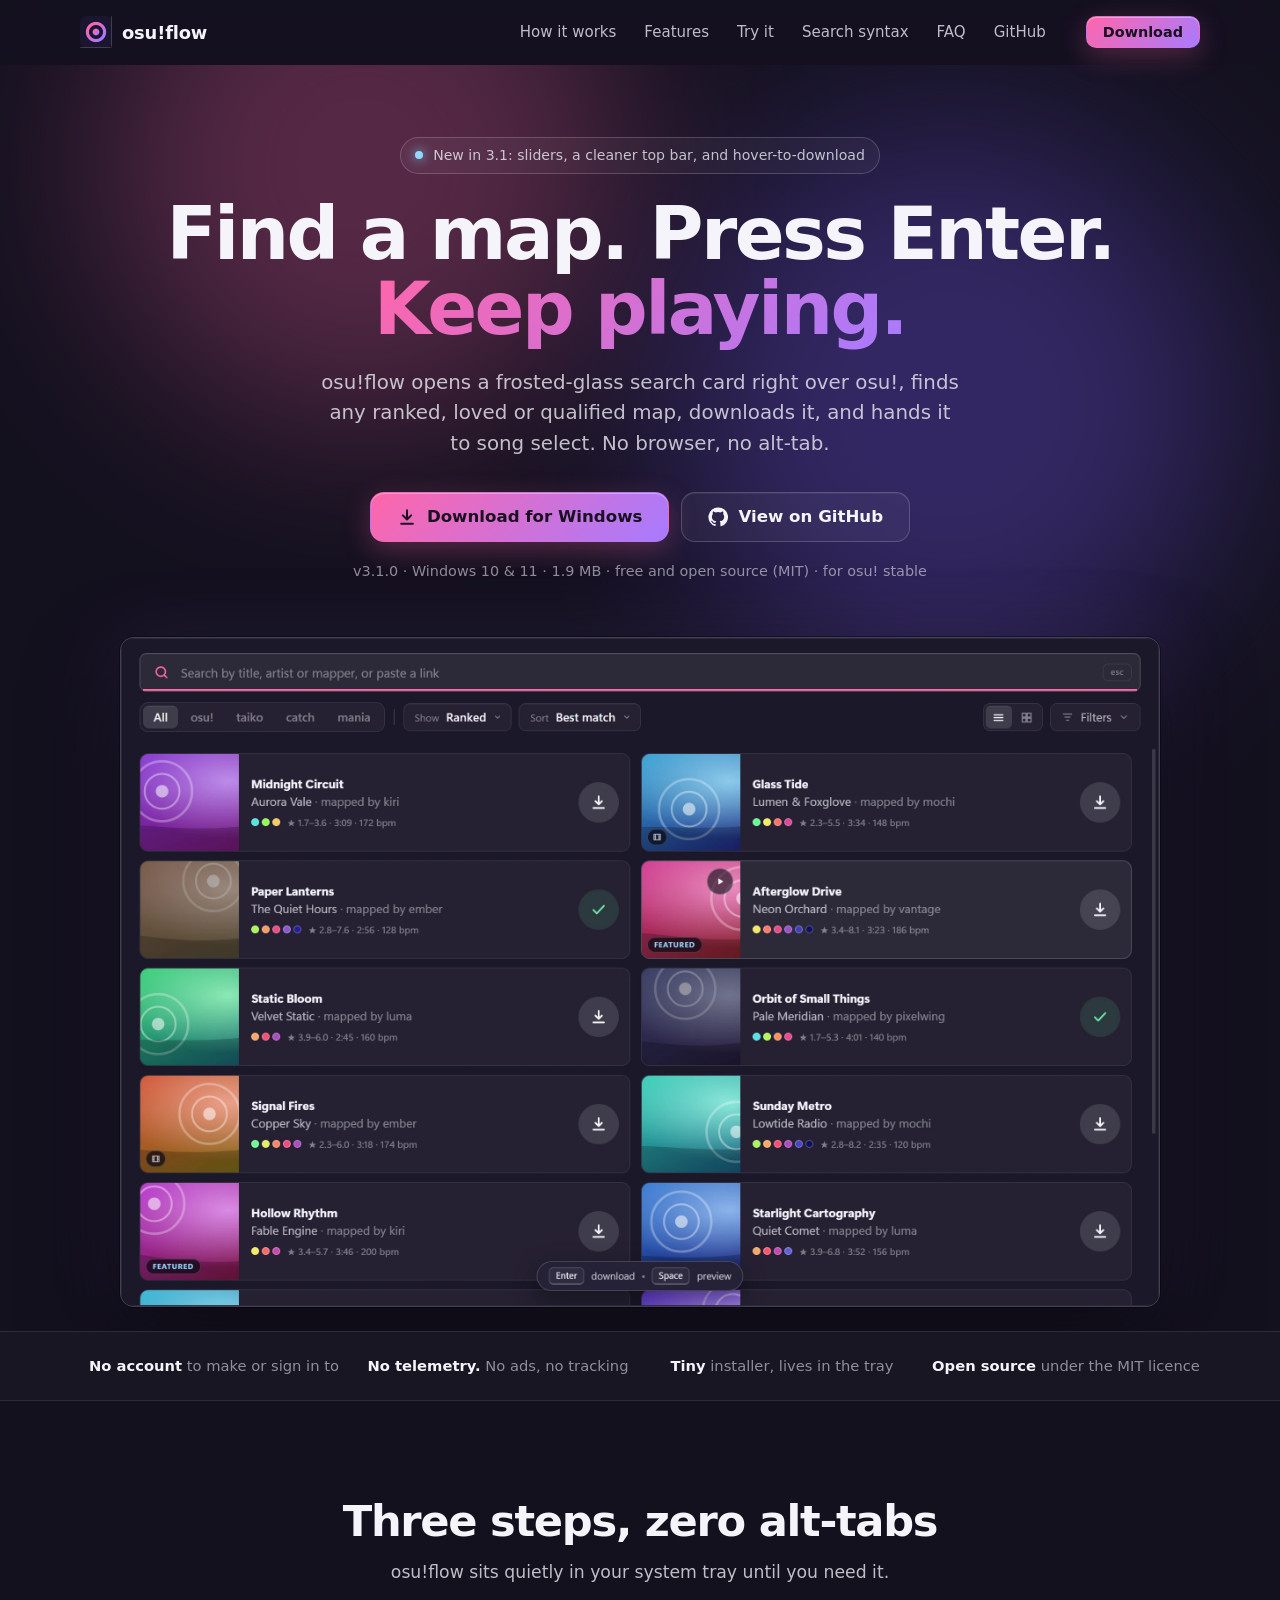
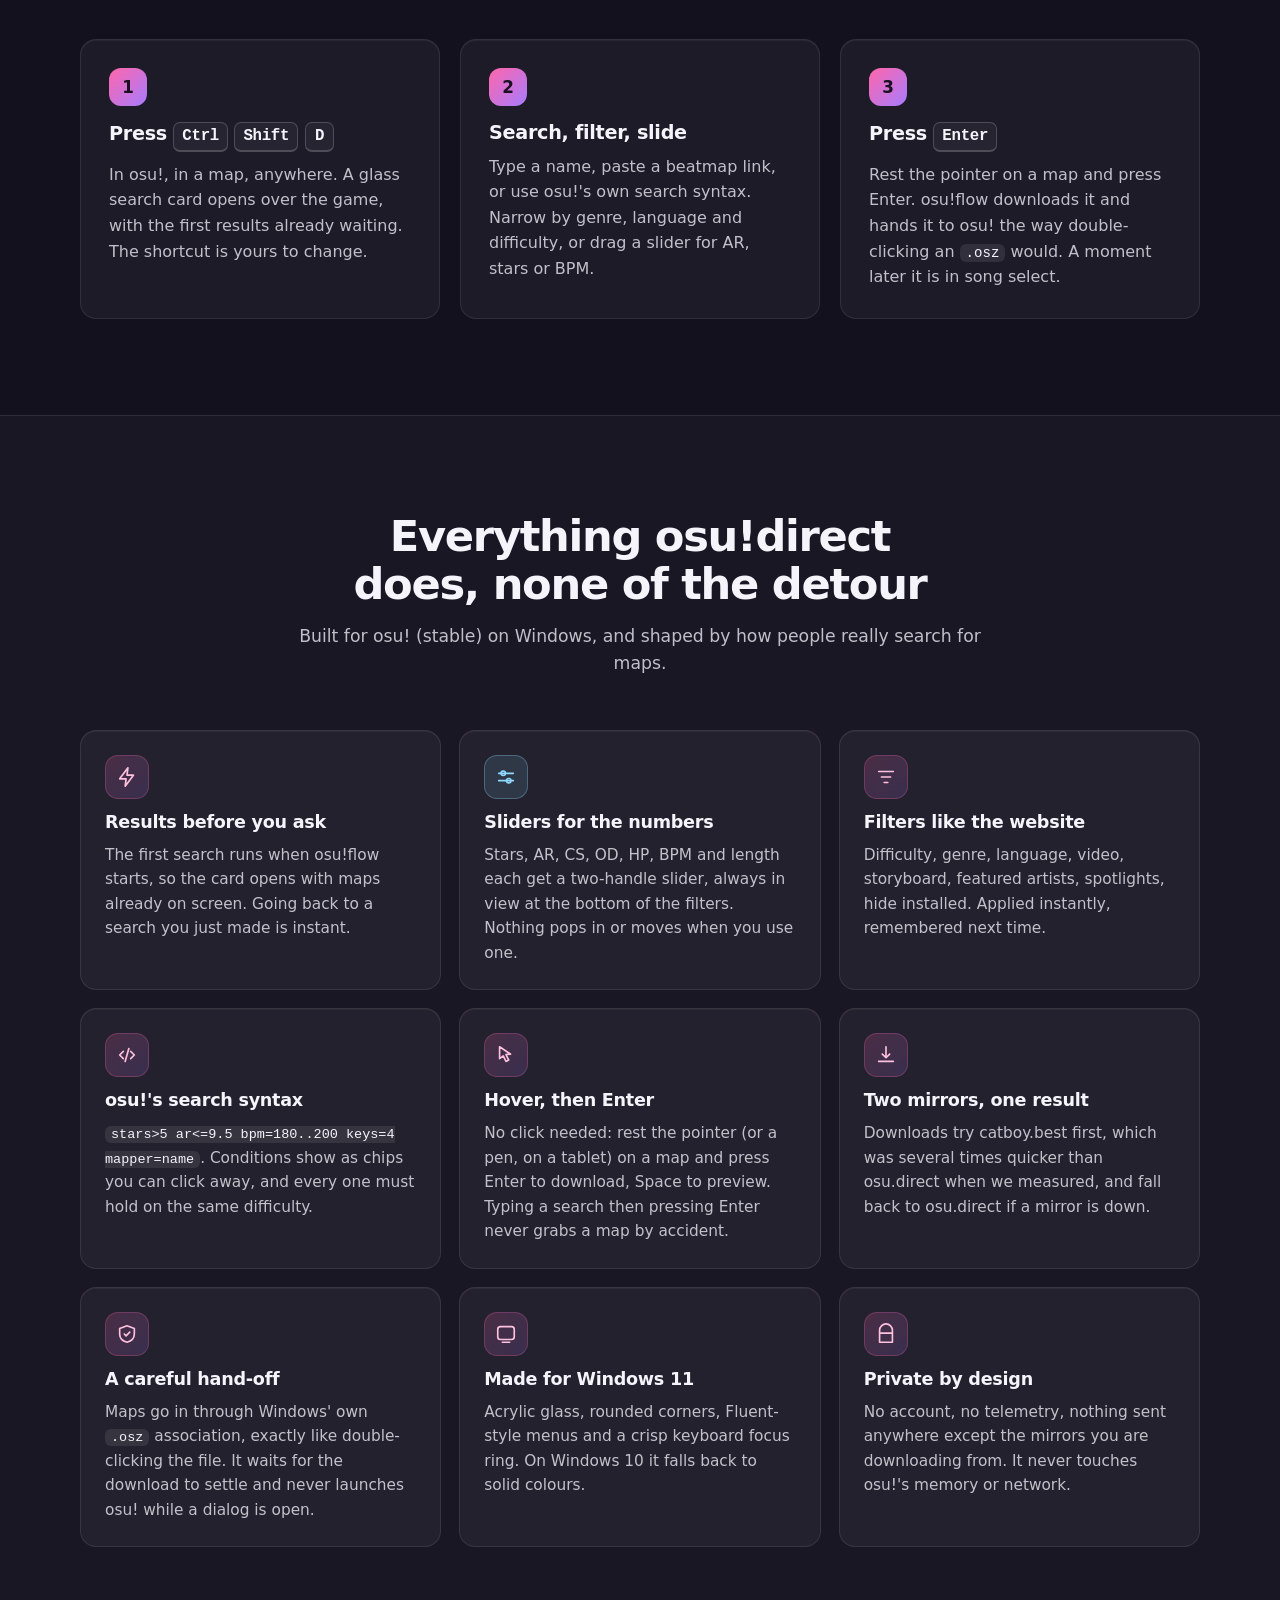
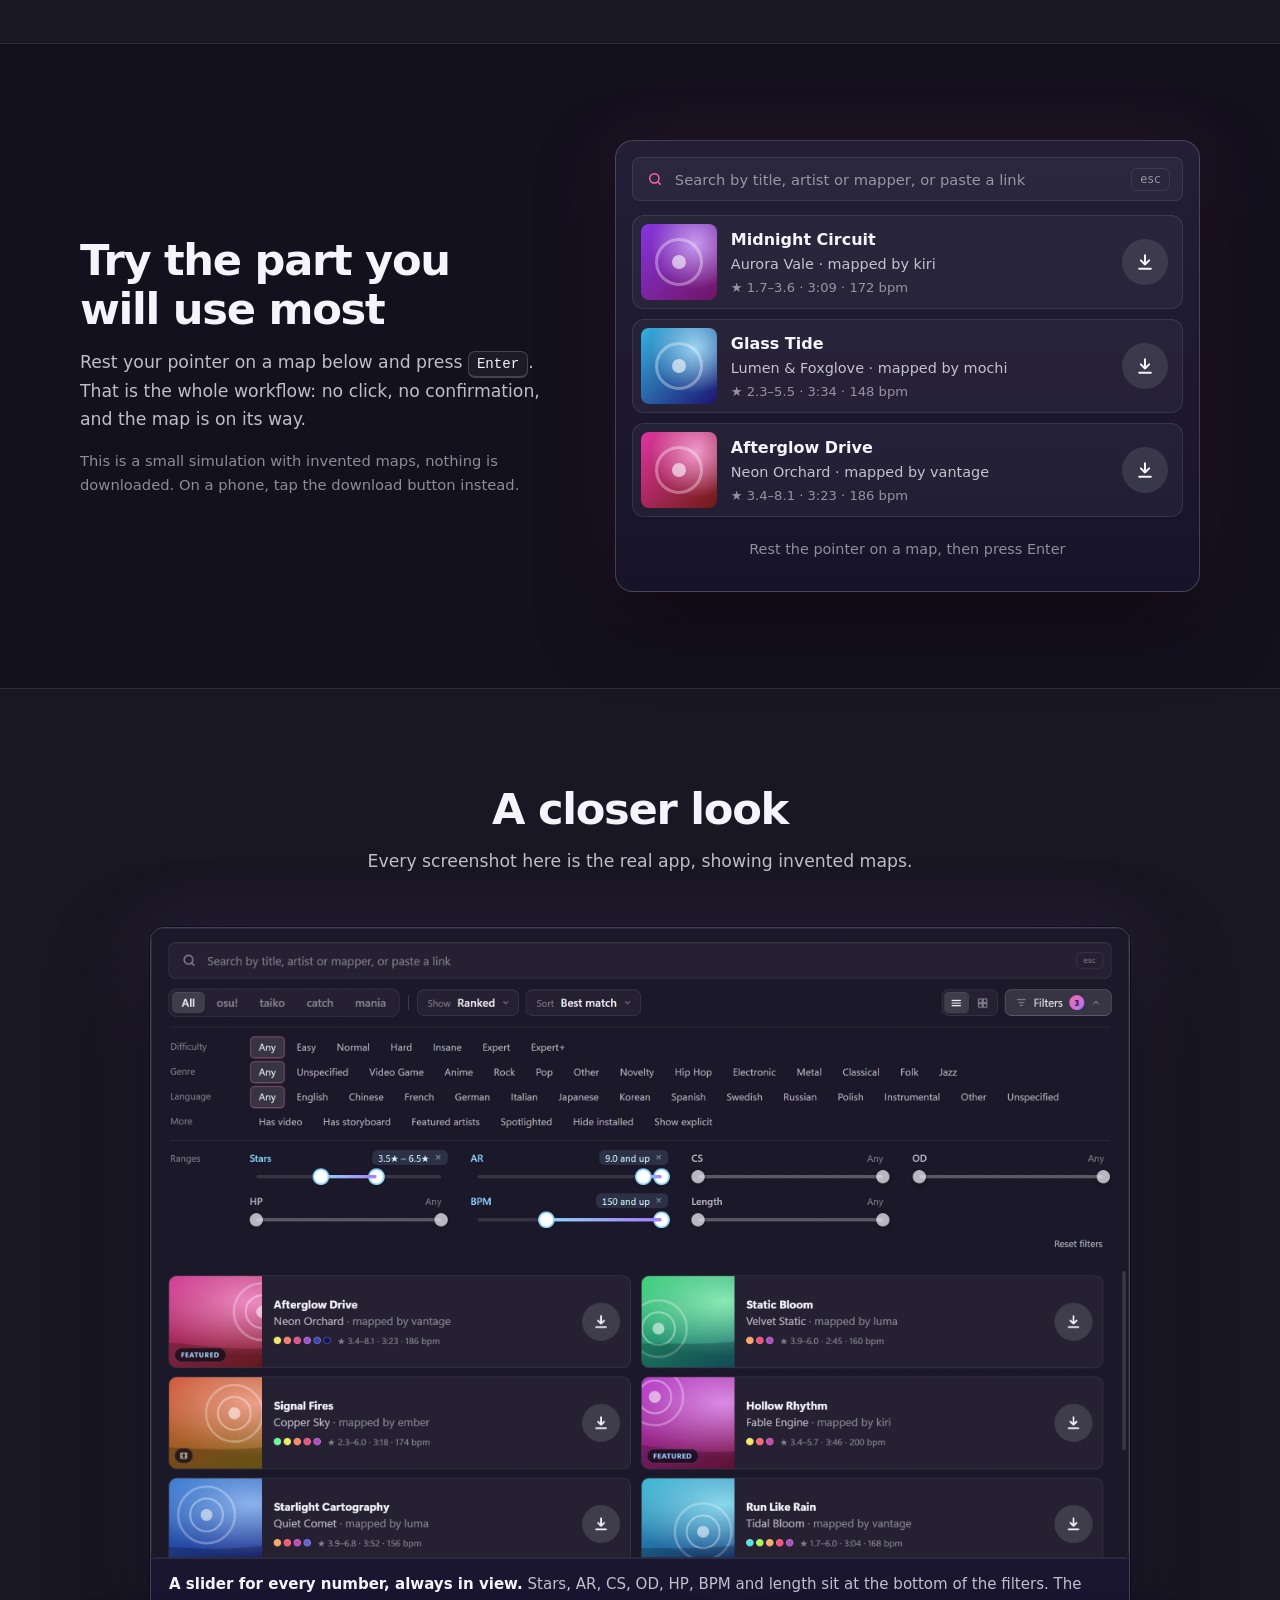
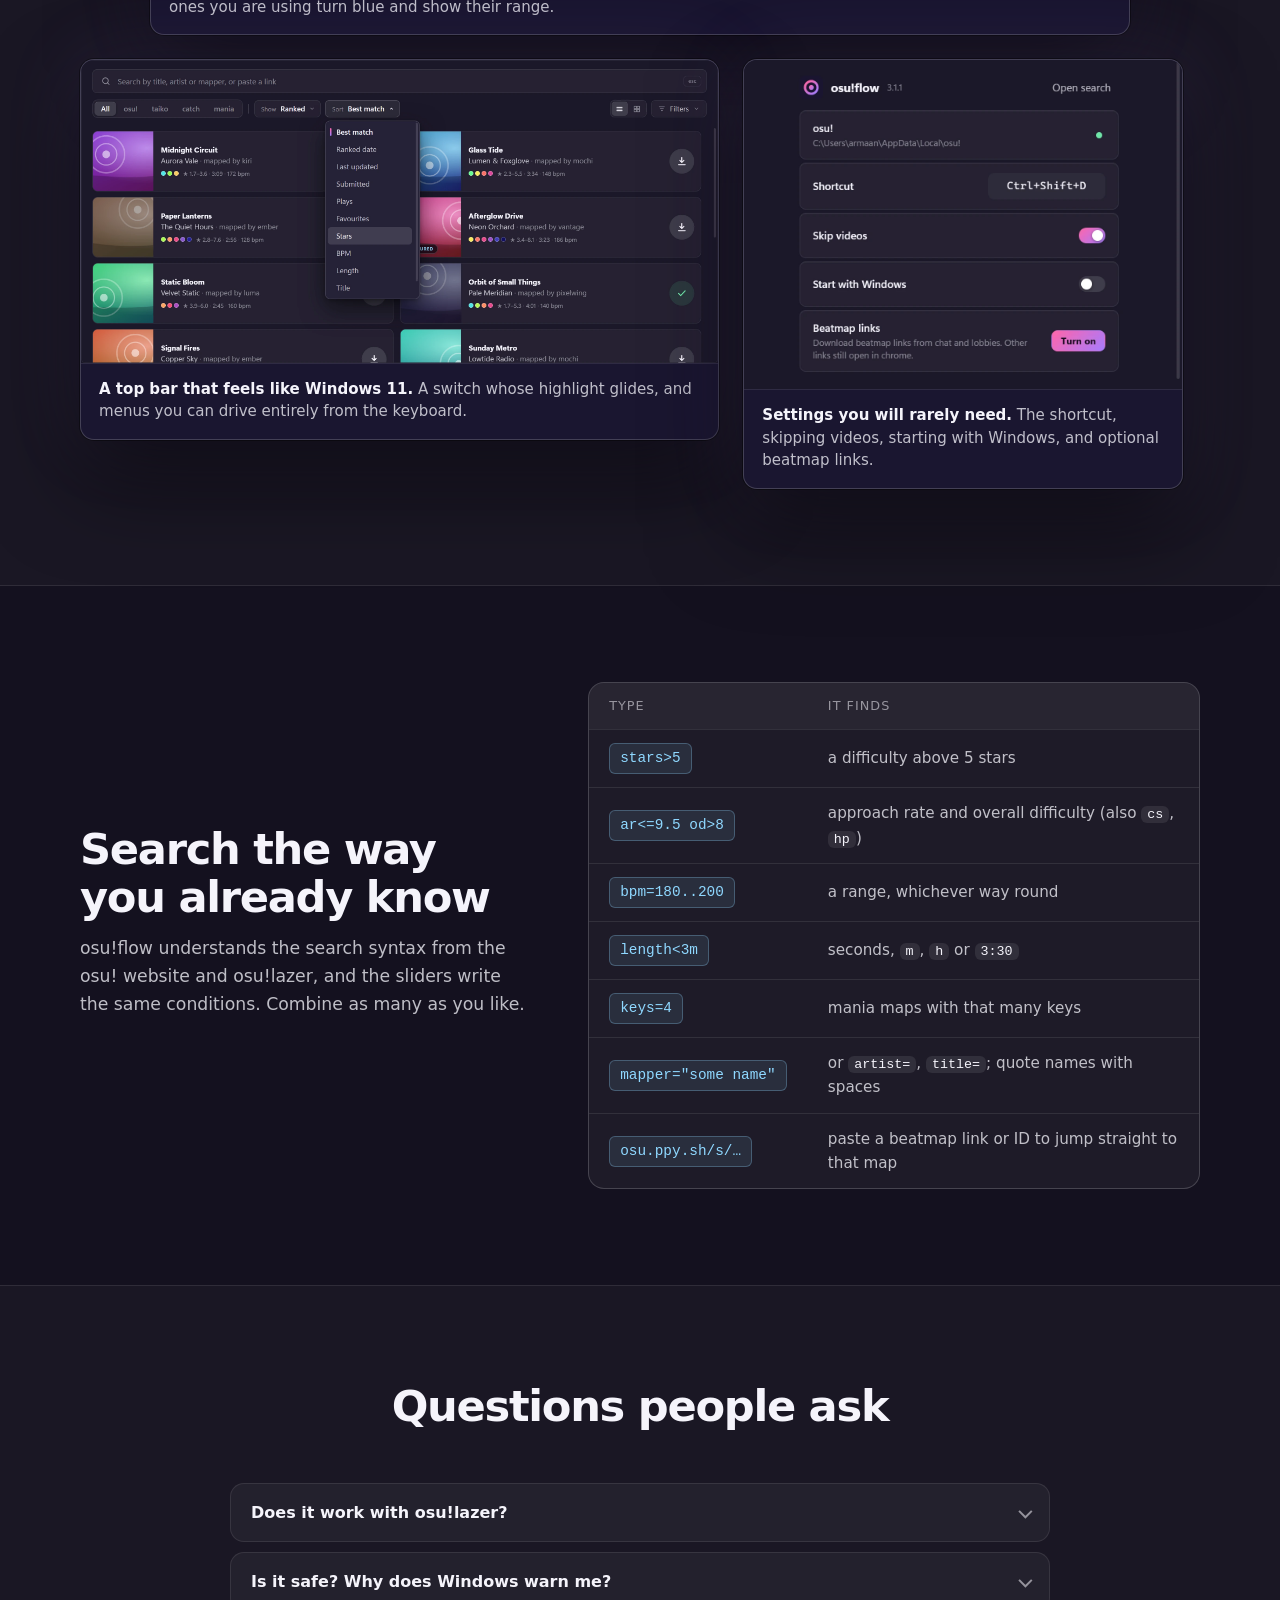
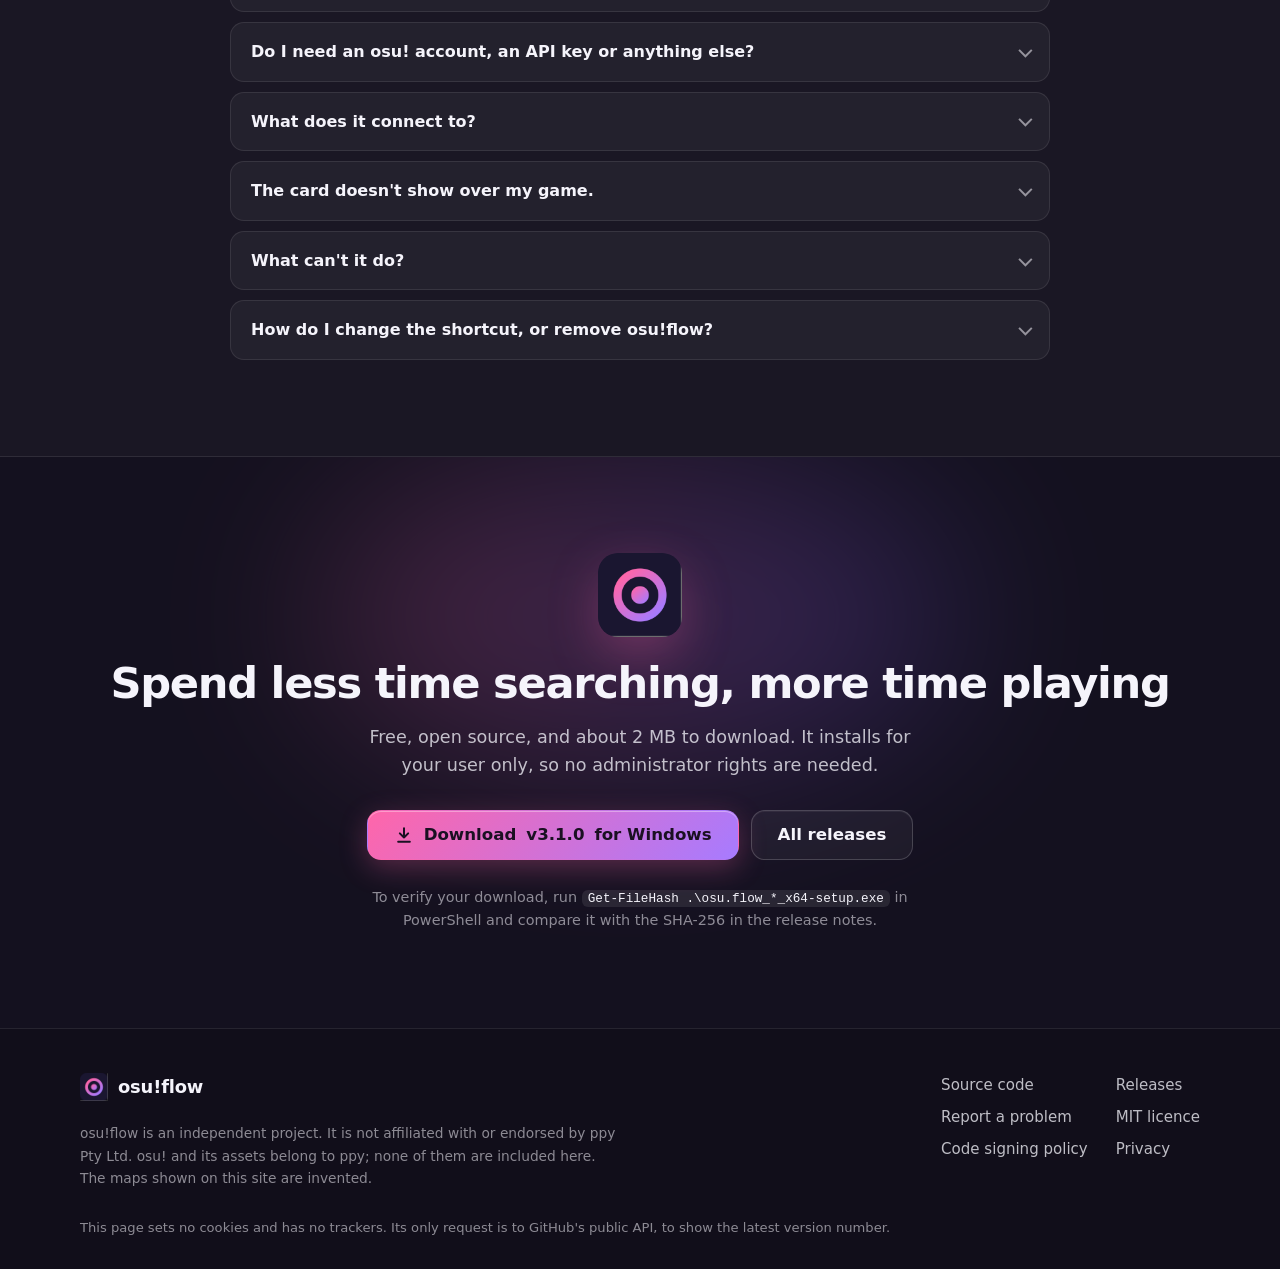
==== commit 2f48bcad: "Show the always-visible sliders in the screenshot and text osu!flow 3.1.1 shows all seven range slid" ====
--- a/index.html
+++ b/index.html
@@ -26,7 +26,7 @@
       "name": "osu!flow",
       "applicationCategory": "UtilitiesApplication",
       "operatingSystem": "Windows 10, Windows 11",
-      "softwareVersion": "3.1.0",
+      "softwareVersion": "3.1.1",
       "license": "https://opensource.org/licenses/MIT",
       "offers": { "@type": "Offer", "price": "0", "priceCurrency": "USD" },
       "downloadUrl": "https://github.com/tempted14/osuflow/releases/latest",
@@ -131,7 +131,7 @@
           <article class="card reveal">
             <span class="ico range" aria-hidden="true"><svg viewBox="0 0 24 24"><path d="M4 8h16M4 16h16" /><circle cx="9" cy="8" r="2.4" /><circle cx="15" cy="16" r="2.4" /></svg></span>
             <h3>Sliders for the numbers</h3>
-            <p>Stars, AR, CS, OD, HP, BPM and length open as two-handle sliders in one fixed area, so opening or closing one never moves anything else.</p>
+            <p>Stars, AR, CS, OD, HP, BPM and length each get a two-handle slider, always in view at the bottom of the filters. Nothing pops in or moves when you use one.</p>
           </article>
           <article class="card reveal">
             <span class="ico" aria-hidden="true"><svg viewBox="0 0 24 24"><path d="M4 6h16M7 12h10M10 18h4" /></svg></span>
@@ -216,8 +216,8 @@
         </header>
         <div class="shots">
           <figure class="frame reveal wide">
-            <img src="assets/img/app-filters.webp" width="1180" height="760" loading="lazy" alt="The Filters panel open: blue options for Stars, AR, CS, OD, HP, BPM and Length, with the Stars, AR and BPM sliders open in a fixed area at the bottom." />
-            <figcaption><strong>Blue options open a slider.</strong> All open sliders share one fixed area at the bottom of the panel, so nothing jumps when you open or close one.</figcaption>
+            <img src="assets/img/app-filters.webp" width="1180" height="760" loading="lazy" alt="The Filters panel open, with a slider for each of Stars, AR, CS, OD, HP, BPM and Length along the bottom. Stars, AR and BPM are set, and shown in blue." />
+            <figcaption><strong>A slider for every number, always in view.</strong> Stars, AR, CS, OD, HP, BPM and length sit at the bottom of the filters. The ones you are using turn blue and show their range.</figcaption>
           </figure>
           <figure class="frame reveal">
             <img src="assets/img/app-sort.webp" width="1180" height="560" loading="lazy" alt="The top bar with the Sort menu open, a Windows 11 style list with one choice marked by a small accent bar." />
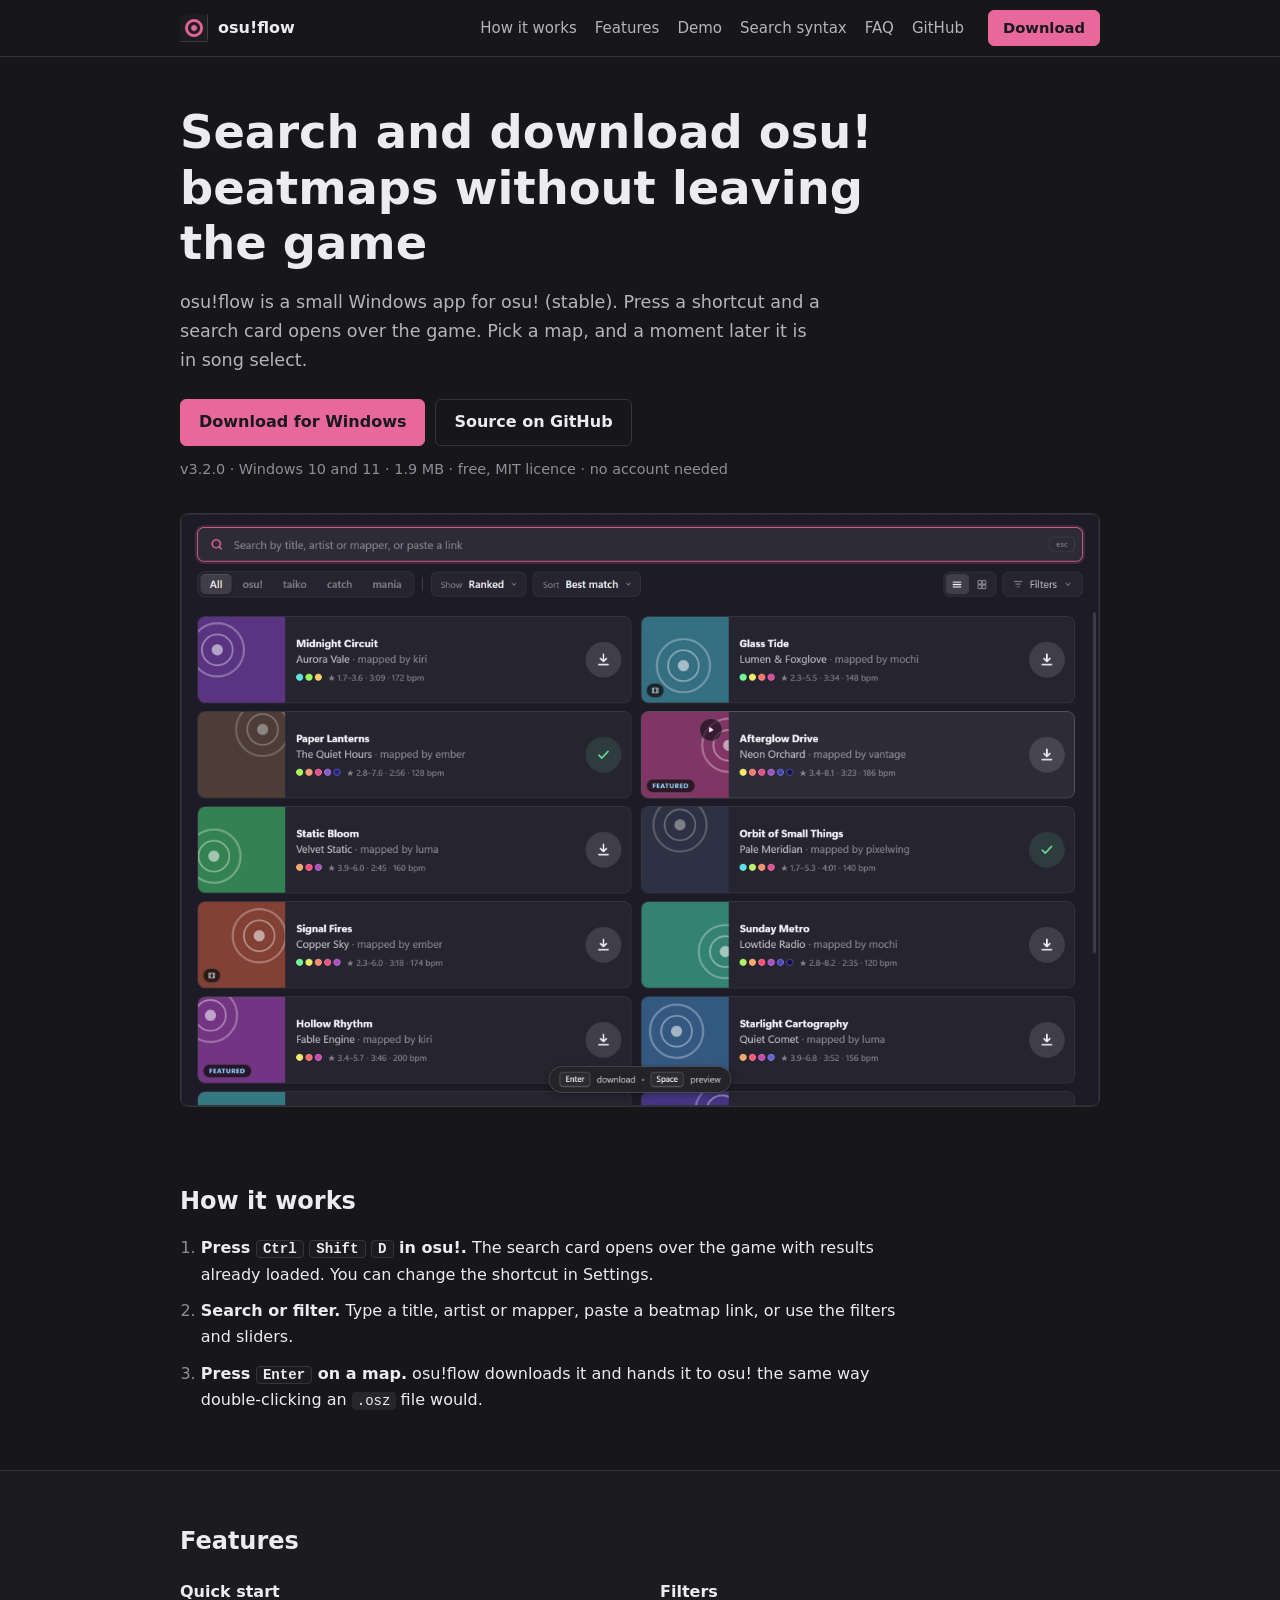
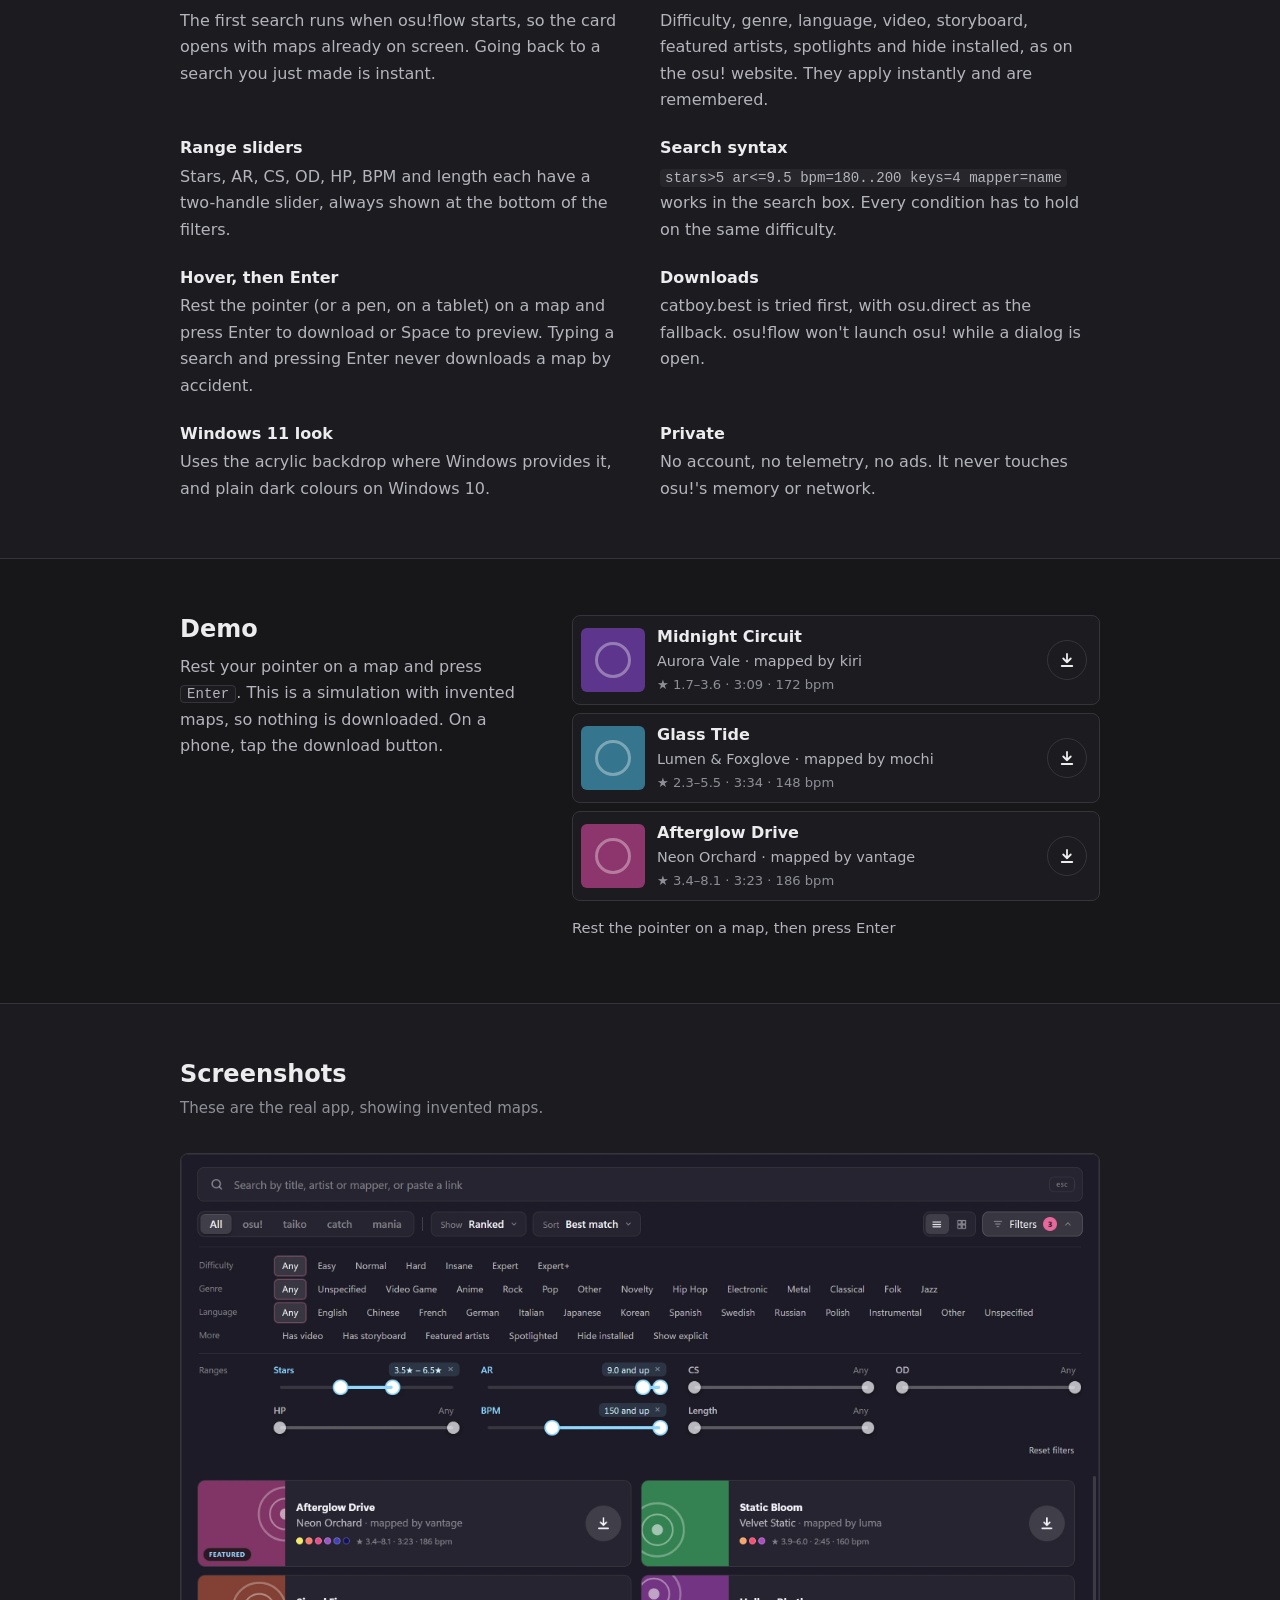
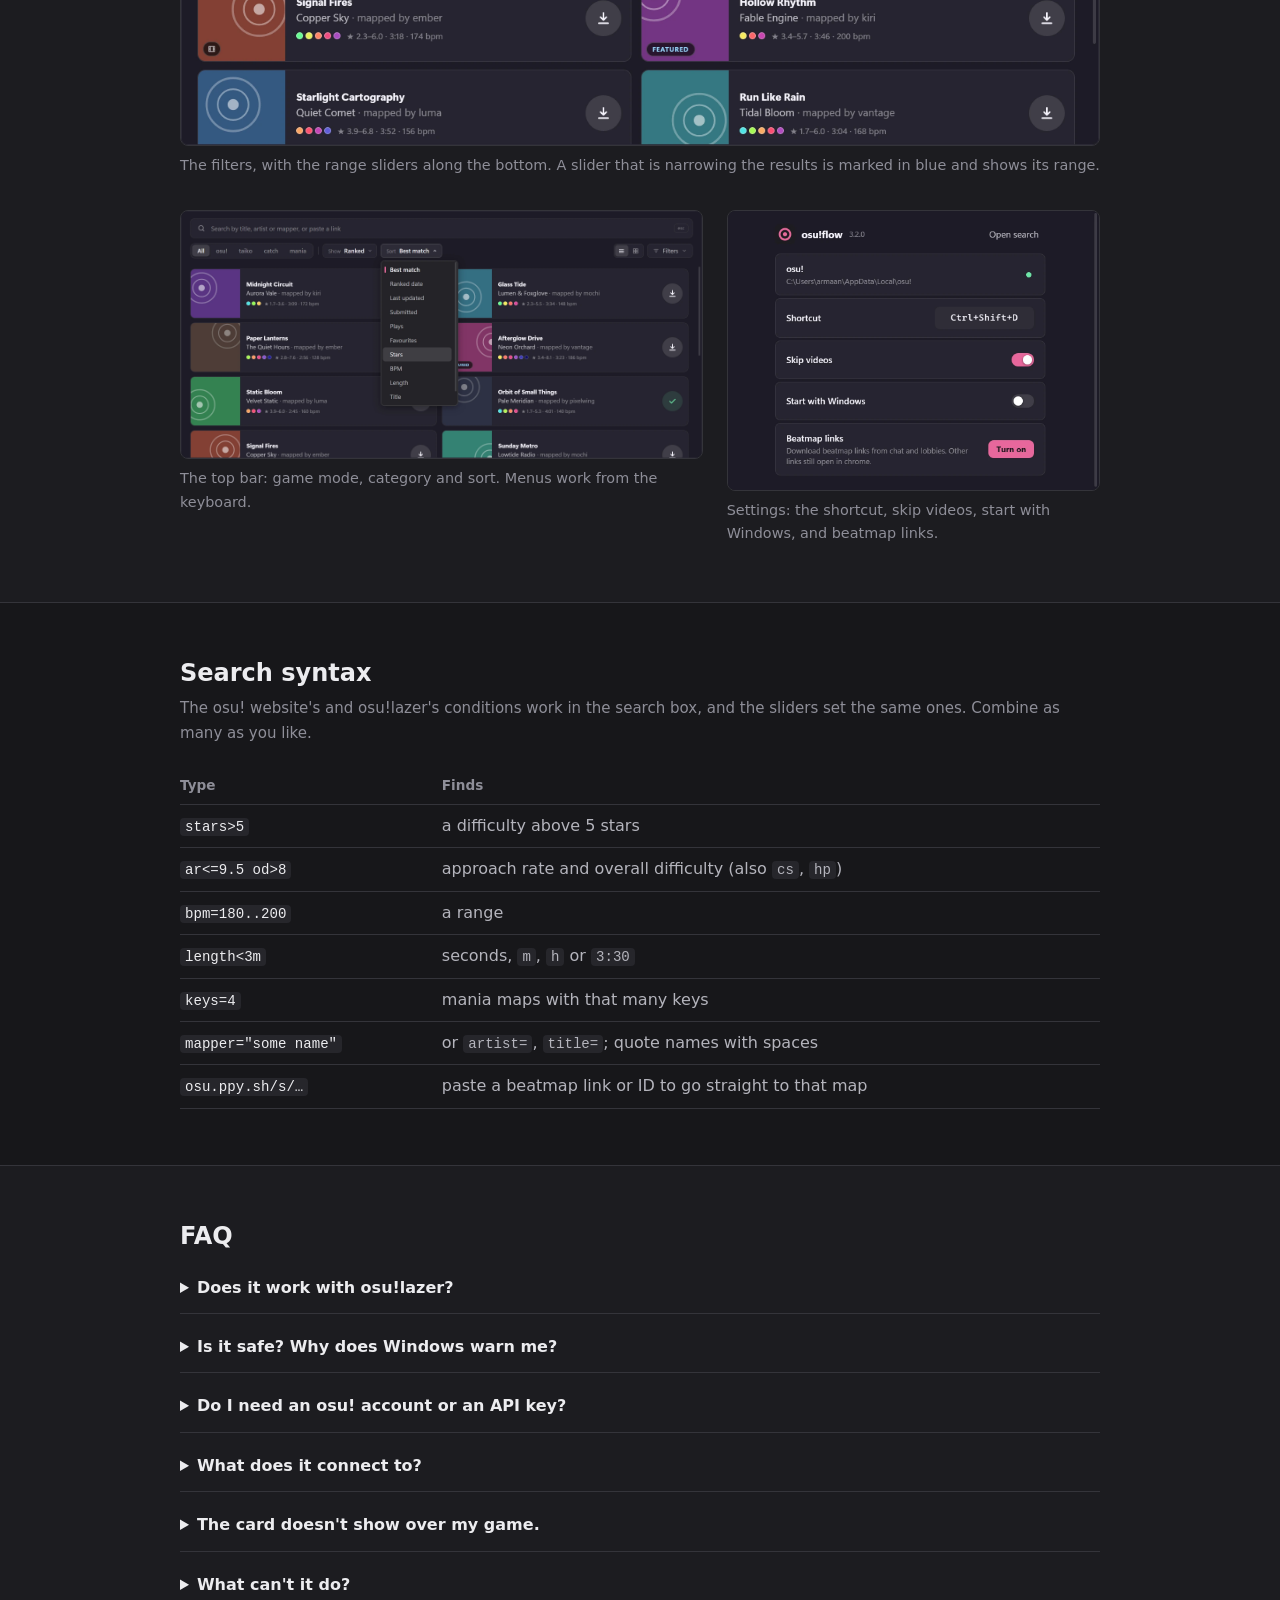
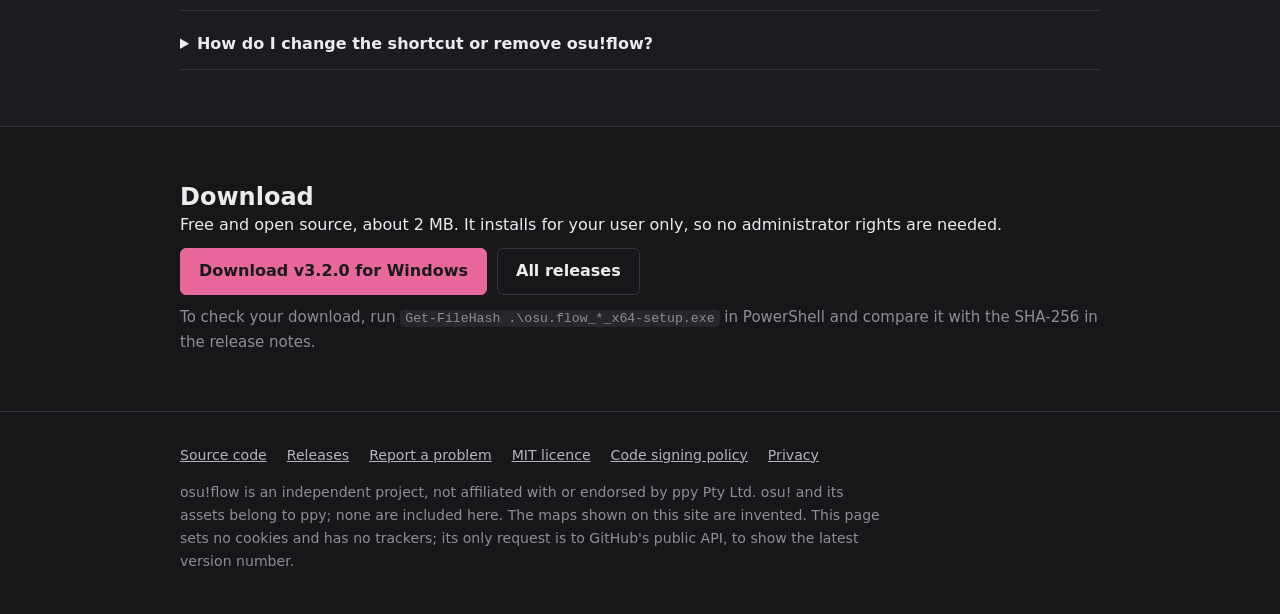
==== commit d1455d9b: "Make the site plain: no gradient, no decorative effects Removes the pink-to-violet gradient, glow bl" ====
--- a/index.html
+++ b/index.html
@@ -4,8 +4,8 @@
   <meta charset="utf-8" />
   <meta name="viewport" content="width=device-width, initial-scale=1" />
   <title>osu!flow: search and download osu! beatmaps without leaving the game</title>
-  <meta name="description" content="osu!flow is a free, open-source Windows app that opens a search card over osu! (stable). Find any ranked, loved or qualified map, press Enter, and it is in song select a moment later." />
-  <meta name="theme-color" content="#14111f" />
+  <meta name="description" content="osu!flow is a free, open-source Windows app that opens a search card over osu! (stable). Find a ranked, loved or qualified map, press Enter, and it is in song select a moment later." />
+  <meta name="theme-color" content="#17171a" />
   <link rel="canonical" href="https://osuflow.github.io/" />
   <link rel="icon" type="image/png" href="assets/icon.png" />
   <link rel="apple-touch-icon" href="assets/icon.png" />
@@ -13,8 +13,8 @@
 
   <meta property="og:type" content="website" />
   <meta property="og:site_name" content="osu!flow" />
-  <meta property="og:title" content="osu!flow: find a map, press Enter, keep playing" />
-  <meta property="og:description" content="A free search card that opens over osu! (stable). Search, filter with sliders, hover a map and press Enter: it is in song select a moment later." />
+  <meta property="og:title" content="osu!flow: search and download osu! beatmaps without leaving the game" />
+  <meta property="og:description" content="A free search card that opens over osu! (stable). Filter with sliders, hover a map and press Enter to download it." />
   <meta property="og:url" content="https://osuflow.github.io/" />
   <meta property="og:image" content="https://osuflow.github.io/assets/og.png" />
   <meta name="twitter:card" content="summary_large_image" />
@@ -26,7 +26,7 @@
       "name": "osu!flow",
       "applicationCategory": "UtilitiesApplication",
       "operatingSystem": "Windows 10, Windows 11",
-      "softwareVersion": "3.1.1",
+      "softwareVersion": "3.2.0",
       "license": "https://opensource.org/licenses/MIT",
       "offers": { "@type": "Offer", "price": "0", "priceCurrency": "USD" },
       "downloadUrl": "https://github.com/tempted14/osuflow/releases/latest",
@@ -40,13 +40,13 @@
   <header class="top" id="top">
     <div class="wrap top-in">
       <a class="brand" href="#top" aria-label="osu!flow, back to the top">
-        <img src="assets/icon.png" width="32" height="32" alt="" />
+        <img src="assets/icon.png" width="28" height="28" alt="" />
         <span>osu!flow</span>
       </a>
       <nav class="nav" aria-label="Sections">
         <a href="#how">How it works</a>
         <a href="#features">Features</a>
-        <a href="#try">Try it</a>
+        <a href="#try">Demo</a>
         <a href="#syntax">Search syntax</a>
         <a href="#faq">FAQ</a>
         <a href="https://github.com/tempted14/osuflow">GitHub</a>
@@ -57,134 +57,54 @@
 
   <main id="main">
     <section class="hero">
-      <div class="glow glow-a" aria-hidden="true"></div>
-      <div class="glow glow-b" aria-hidden="true"></div>
-      <div class="wrap hero-in">
-        <p class="pill reveal"><span class="pill-dot"></span> New in 3.1: sliders, a cleaner top bar, and hover-to-download</p>
-        <h1 class="reveal">Find a map. Press Enter.<br /><span class="grad">Keep playing.</span></h1>
-        <p class="lead reveal">osu!flow opens a frosted-glass search card right over osu!, finds any ranked, loved or qualified map, downloads it, and hands it to song select. No browser, no alt-tab.</p>
-        <div class="cta reveal">
-          <a class="btn btn-big js-download" href="https://github.com/tempted14/osuflow/releases/latest">
-            <svg width="20" height="20" viewBox="0 0 24 24" fill="none" stroke="currentColor" stroke-width="2.4" stroke-linecap="round" stroke-linejoin="round" aria-hidden="true"><path d="M12 4v11m0 0-5-5m5 5 5-5M5 20h14" /></svg>
-            Download for Windows
-          </a>
-          <a class="btn btn-ghost btn-big" href="https://github.com/tempted14/osuflow">
-            <svg width="20" height="20" viewBox="0 0 24 24" fill="currentColor" aria-hidden="true"><path d="M12 .5a11.5 11.5 0 0 0-3.64 22.41c.58.1.79-.25.79-.56v-2c-3.2.7-3.88-1.37-3.88-1.37-.52-1.33-1.28-1.69-1.28-1.69-1.04-.71.08-.7.08-.7 1.15.08 1.76 1.18 1.76 1.18 1.03 1.76 2.69 1.25 3.35.96.1-.74.4-1.25.73-1.54-2.55-.29-5.24-1.28-5.24-5.69 0-1.26.45-2.28 1.18-3.09-.12-.29-.51-1.46.11-3.05 0 0 .97-.31 3.17 1.18a11 11 0 0 1 5.77 0c2.2-1.49 3.17-1.18 3.17-1.18.62 1.59.23 2.76.11 3.05.74.81 1.18 1.83 1.18 3.09 0 4.42-2.69 5.39-5.25 5.68.41.36.78 1.06.78 2.14v3.17c0 .31.21.67.8.56A11.5 11.5 0 0 0 12 .5Z" /></svg>
-            View on GitHub
-          </a>
-        </div>
-        <p class="meta reveal"><span class="js-version">v3.1.0</span> · Windows 10 &amp; 11 · <span class="js-size">1.9 MB</span> · free and open source (MIT) · for osu! stable</p>
-
-        <figure class="frame hero-shot reveal">
-          <img src="assets/img/app-overlay.webp" width="1180" height="760" alt="The osu!flow search card over osu!, listing maps with cover art, difficulty dots and a download button. A map is lifted under the pointer and a hint reads: Enter, download. Space, preview." fetchpriority="high" />
+      <div class="wrap">
+        <h1>Search and download osu! beatmaps without leaving the game</h1>
+        <p class="lead">osu!flow is a small Windows app for osu! (stable). Press a shortcut and a search card opens over the game. Pick a map, and a moment later it is in song select.</p>
+        <p class="cta">
+          <a class="btn js-download" href="https://github.com/tempted14/osuflow/releases/latest">Download for Windows</a>
+          <a class="btn btn-plain" href="https://github.com/tempted14/osuflow">Source on GitHub</a>
+        </p>
+        <p class="meta"><span class="js-version">v3.2.0</span> · Windows 10 and 11 · <span class="js-size">1.9 MB</span> · free, MIT licence · no account needed</p>
+        <figure class="shot">
+          <img src="assets/img/app-overlay.webp" width="1180" height="760" alt="The osu!flow search card over osu!: a list of maps with cover art, difficulty dots and a download button. One map is highlighted under the pointer, with a hint reading Enter, download. Space, preview." fetchpriority="high" />
         </figure>
       </div>
     </section>
 
-    <section class="strip" aria-label="At a glance">
-      <div class="wrap strip-in">
-        <p><strong>No account</strong> to make or sign in to</p>
-        <p><strong>No telemetry.</strong> No ads, no tracking</p>
-        <p><strong>Tiny</strong> installer, lives in the tray</p>
-        <p><strong>Open source</strong> under the MIT licence</p>
-      </div>
-    </section>
-
     <section class="section" id="how">
       <div class="wrap">
-        <header class="head reveal">
-          <h2>Three steps, zero alt-tabs</h2>
-          <p>osu!flow sits quietly in your system tray until you need it.</p>
-        </header>
+        <h2>How it works</h2>
         <ol class="steps">
-          <li class="step reveal">
-            <span class="num">1</span>
-            <h3>Press <kbd>Ctrl</kbd> <kbd>Shift</kbd> <kbd>D</kbd></h3>
-            <p>In osu!, in a map, anywhere. A glass search card opens over the game, with the first results already waiting. The shortcut is yours to change.</p>
-          </li>
-          <li class="step reveal">
-            <span class="num">2</span>
-            <h3>Search, filter, slide</h3>
-            <p>Type a name, paste a beatmap link, or use osu!'s own search syntax. Narrow by genre, language and difficulty, or drag a slider for AR, stars or BPM.</p>
-          </li>
-          <li class="step reveal">
-            <span class="num">3</span>
-            <h3>Press <kbd>Enter</kbd></h3>
-            <p>Rest the pointer on a map and press Enter. osu!flow downloads it and hands it to osu! the way double-clicking an <code>.osz</code> would. A moment later it is in song select.</p>
-          </li>
+          <li><strong>Press <kbd>Ctrl</kbd> <kbd>Shift</kbd> <kbd>D</kbd> in osu!.</strong> The search card opens over the game with results already loaded. You can change the shortcut in Settings.</li>
+          <li><strong>Search or filter.</strong> Type a title, artist or mapper, paste a beatmap link, or use the filters and sliders.</li>
+          <li><strong>Press <kbd>Enter</kbd> on a map.</strong> osu!flow downloads it and hands it to osu! the same way double-clicking an <code>.osz</code> file would.</li>
         </ol>
       </div>
     </section>
 
     <section class="section alt" id="features">
       <div class="wrap">
-        <header class="head reveal">
-          <h2>Everything osu!direct does, none of the detour</h2>
-          <p>Built for osu! (stable) on Windows, and shaped by how people really search for maps.</p>
-        </header>
-        <div class="grid">
-          <article class="card reveal">
-            <span class="ico" aria-hidden="true"><svg viewBox="0 0 24 24"><path d="M13 2 4 14h7l-1 8 9-12h-7l1-8Z" /></svg></span>
-            <h3>Results before you ask</h3>
-            <p>The first search runs when osu!flow starts, so the card opens with maps already on screen. Going back to a search you just made is instant.</p>
-          </article>
-          <article class="card reveal">
-            <span class="ico range" aria-hidden="true"><svg viewBox="0 0 24 24"><path d="M4 8h16M4 16h16" /><circle cx="9" cy="8" r="2.4" /><circle cx="15" cy="16" r="2.4" /></svg></span>
-            <h3>Sliders for the numbers</h3>
-            <p>Stars, AR, CS, OD, HP, BPM and length each get a two-handle slider, always in view at the bottom of the filters. Nothing pops in or moves when you use one.</p>
-          </article>
-          <article class="card reveal">
-            <span class="ico" aria-hidden="true"><svg viewBox="0 0 24 24"><path d="M4 6h16M7 12h10M10 18h4" /></svg></span>
-            <h3>Filters like the website</h3>
-            <p>Difficulty, genre, language, video, storyboard, featured artists, spotlights, hide installed. Applied instantly, remembered next time.</p>
-          </article>
-          <article class="card reveal">
-            <span class="ico" aria-hidden="true"><svg viewBox="0 0 24 24"><path d="m8 8-4 4 4 4M16 8l4 4-4 4M14 5l-4 14" /></svg></span>
-            <h3>osu!'s search syntax</h3>
-            <p><code>stars&gt;5 ar&lt;=9.5 bpm=180..200 keys=4 mapper=name</code>. Conditions show as chips you can click away, and every one must hold on the same difficulty.</p>
-          </article>
-          <article class="card reveal">
-            <span class="ico" aria-hidden="true"><svg viewBox="0 0 24 24"><path d="M5 3v13l4-3 3 6 3-1.5-3-6 5-.5L5 3Z" /></svg></span>
-            <h3>Hover, then Enter</h3>
-            <p>No click needed: rest the pointer (or a pen, on a tablet) on a map and press Enter to download, Space to preview. Typing a search then pressing Enter never grabs a map by accident.</p>
-          </article>
-          <article class="card reveal">
-            <span class="ico" aria-hidden="true"><svg viewBox="0 0 24 24"><path d="M12 3v12m0 0-4-4m4 4 4-4M4 19h16" /></svg></span>
-            <h3>Two mirrors, one result</h3>
-            <p>Downloads try catboy.best first, which was several times quicker than osu.direct when we measured, and fall back to osu.direct if a mirror is down.</p>
-          </article>
-          <article class="card reveal">
-            <span class="ico" aria-hidden="true"><svg viewBox="0 0 24 24"><path d="M12 3 4 6v6c0 4.4 3.4 7.7 8 9 4.6-1.3 8-4.6 8-9V6l-8-3Z" /><path d="m9 12 2 2 4-4" /></svg></span>
-            <h3>A careful hand-off</h3>
-            <p>Maps go in through Windows' own <code>.osz</code> association, exactly like double-clicking the file. It waits for the download to settle and never launches osu! while a dialog is open.</p>
-          </article>
-          <article class="card reveal">
-            <span class="ico" aria-hidden="true"><svg viewBox="0 0 24 24"><rect x="3" y="4" width="18" height="14" rx="3" /><path d="M8 21h8" /></svg></span>
-            <h3>Made for Windows 11</h3>
-            <p>Acrylic glass, rounded corners, Fluent-style menus and a crisp keyboard focus ring. On Windows 10 it falls back to solid colours.</p>
-          </article>
-          <article class="card reveal">
-            <span class="ico" aria-hidden="true"><svg viewBox="0 0 24 24"><path d="M5 11V8a7 7 0 0 1 14 0v3M5 11h14v10H5V11Z" /></svg></span>
-            <h3>Private by design</h3>
-            <p>No account, no telemetry, nothing sent anywhere except the mirrors you are downloading from. It never touches osu!'s memory or network.</p>
-          </article>
-        </div>
+        <h2>Features</h2>
+        <dl class="list">
+          <div><dt>Quick start</dt><dd>The first search runs when osu!flow starts, so the card opens with maps already on screen. Going back to a search you just made is instant.</dd></div>
+          <div><dt>Filters</dt><dd>Difficulty, genre, language, video, storyboard, featured artists, spotlights and hide installed, as on the osu! website. They apply instantly and are remembered.</dd></div>
+          <div><dt>Range sliders</dt><dd>Stars, AR, CS, OD, HP, BPM and length each have a two-handle slider, always shown at the bottom of the filters.</dd></div>
+          <div><dt>Search syntax</dt><dd><code>stars&gt;5 ar&lt;=9.5 bpm=180..200 keys=4 mapper=name</code> works in the search box. Every condition has to hold on the same difficulty.</dd></div>
+          <div><dt>Hover, then Enter</dt><dd>Rest the pointer (or a pen, on a tablet) on a map and press Enter to download or Space to preview. Typing a search and pressing Enter never downloads a map by accident.</dd></div>
+          <div><dt>Downloads</dt><dd>catboy.best is tried first, with osu.direct as the fallback. osu!flow won't launch osu! while a dialog is open.</dd></div>
+          <div><dt>Windows 11 look</dt><dd>Uses the acrylic backdrop where Windows provides it, and plain dark colours on Windows 10.</dd></div>
+          <div><dt>Private</dt><dd>No account, no telemetry, no ads. It never touches osu!'s memory or network.</dd></div>
+        </dl>
       </div>
     </section>
 
     <section class="section" id="try">
       <div class="wrap try">
-        <div class="try-text reveal">
-          <h2>Try the part you will use most</h2>
-          <p>Rest your pointer on a map below and press <kbd>Enter</kbd>. That is the whole workflow: no click, no confirmation, and the map is on its way.</p>
-          <p class="note">This is a small simulation with invented maps, nothing is downloaded. On a phone, tap the download button instead.</p>
+        <div>
+          <h2>Demo</h2>
+          <p>Rest your pointer on a map and press <kbd>Enter</kbd>. This is a simulation with invented maps, so nothing is downloaded. On a phone, tap the download button.</p>
         </div>
-        <div class="demo reveal" id="demo" role="group" aria-label="Interactive demo: rest the pointer on a map and press Enter to download it">
-          <div class="demo-bar" aria-hidden="true">
-            <svg width="16" height="16" viewBox="0 0 24 24" fill="none" stroke="currentColor" stroke-width="2.2" stroke-linecap="round" aria-hidden="true"><circle cx="11" cy="11" r="7" /><path d="m20 20-3.5-3.5" /></svg>
-            <span>Search by title, artist or mapper, or paste a link</span>
-            <span class="esc">esc</span>
-          </div>
+        <div class="demo" id="demo" role="group" aria-label="Interactive demo: rest the pointer on a map and press Enter to download it">
           <ul class="demo-list">
             <li class="demo-row" tabindex="0" data-title="Midnight Circuit" style="--h1: 268; --h2: 308">
               <span class="demo-cover" aria-hidden="true"></span>
@@ -202,126 +122,110 @@
               <button class="demo-get" type="button" aria-label="Download Afterglow Drive"><span class="demo-icon" aria-hidden="true"></span></button>
             </li>
           </ul>
-          <div class="demo-hint" aria-live="polite"><span class="demo-hint-text">Rest the pointer on a map, then press Enter</span></div>
-          <button class="demo-reset" type="button" hidden>Start over</button>
+          <p class="demo-hint" aria-live="polite"><span class="demo-hint-text">Rest the pointer on a map, then press Enter</span> <button class="demo-reset" type="button" hidden>Start over</button></p>
         </div>
       </div>
     </section>
 
     <section class="section alt" id="look">
       <div class="wrap">
-        <header class="head reveal">
-          <h2>A closer look</h2>
-          <p>Every screenshot here is the real app, showing invented maps.</p>
-        </header>
-        <div class="shots">
-          <figure class="frame reveal wide">
-            <img src="assets/img/app-filters.webp" width="1180" height="760" loading="lazy" alt="The Filters panel open, with a slider for each of Stars, AR, CS, OD, HP, BPM and Length along the bottom. Stars, AR and BPM are set, and shown in blue." />
-            <figcaption><strong>A slider for every number, always in view.</strong> Stars, AR, CS, OD, HP, BPM and length sit at the bottom of the filters. The ones you are using turn blue and show their range.</figcaption>
+        <h2>Screenshots</h2>
+        <p class="note">These are the real app, showing invented maps.</p>
+        <figure class="shot">
+          <img src="assets/img/app-filters.webp" width="1180" height="760" loading="lazy" alt="The Filters panel open, with a slider for each of Stars, AR, CS, OD, HP, BPM and Length along the bottom. Stars, AR and BPM are set." />
+          <figcaption>The filters, with the range sliders along the bottom. A slider that is narrowing the results is marked in blue and shows its range.</figcaption>
+        </figure>
+        <div class="two">
+          <figure class="shot">
+            <img src="assets/img/app-sort.webp" width="1180" height="560" loading="lazy" alt="The top bar with the Sort menu open." />
+            <figcaption>The top bar: game mode, category and sort. Menus work from the keyboard.</figcaption>
           </figure>
-          <figure class="frame reveal">
-            <img src="assets/img/app-sort.webp" width="1180" height="560" loading="lazy" alt="The top bar with the Sort menu open, a Windows 11 style list with one choice marked by a small accent bar." />
-            <figcaption><strong>A top bar that feels like Windows 11.</strong> A switch whose highlight glides, and menus you can drive entirely from the keyboard.</figcaption>
-          </figure>
-          <figure class="frame reveal narrow">
-            <img src="assets/img/app-settings.webp" width="560" height="420" loading="lazy" alt="The osu!flow settings window: where osu! was found, the shortcut, skip videos, start with Windows and beatmap links, each in its own card." />
-            <figcaption><strong>Settings you will rarely need.</strong> The shortcut, skipping videos, starting with Windows, and optional beatmap links.</figcaption>
+          <figure class="shot">
+            <img src="assets/img/app-settings.webp" width="560" height="420" loading="lazy" alt="The osu!flow settings window." />
+            <figcaption>Settings: the shortcut, skip videos, start with Windows, and beatmap links.</figcaption>
           </figure>
         </div>
       </div>
     </section>
 
     <section class="section" id="syntax">
-      <div class="wrap syntax">
-        <header class="head left reveal">
-          <h2>Search the way you already know</h2>
-          <p>osu!flow understands the search syntax from the osu! website and osu!lazer, and the sliders write the same conditions. Combine as many as you like.</p>
-        </header>
-        <div class="table reveal" role="table" aria-label="Search conditions">
-          <div class="tr th" role="row"><span role="columnheader">Type</span><span role="columnheader">It finds</span></div>
-          <div class="tr" role="row"><code role="cell">stars&gt;5</code><span role="cell">a difficulty above 5 stars</span></div>
-          <div class="tr" role="row"><code role="cell">ar&lt;=9.5 od&gt;8</code><span role="cell">approach rate and overall difficulty (also <code>cs</code>, <code>hp</code>)</span></div>
-          <div class="tr" role="row"><code role="cell">bpm=180..200</code><span role="cell">a range, whichever way round</span></div>
-          <div class="tr" role="row"><code role="cell">length&lt;3m</code><span role="cell">seconds, <code>m</code>, <code>h</code> or <code>3:30</code></span></div>
-          <div class="tr" role="row"><code role="cell">keys=4</code><span role="cell">mania maps with that many keys</span></div>
-          <div class="tr" role="row"><code role="cell">mapper="some name"</code><span role="cell">or <code>artist=</code>, <code>title=</code>; quote names with spaces</span></div>
-          <div class="tr" role="row"><code role="cell">osu.ppy.sh/s/…</code><span role="cell">paste a beatmap link or ID to jump straight to that map</span></div>
-        </div>
+      <div class="wrap">
+        <h2>Search syntax</h2>
+        <p class="note">The osu! website's and osu!lazer's conditions work in the search box, and the sliders set the same ones. Combine as many as you like.</p>
+        <table class="table">
+          <thead><tr><th scope="col">Type</th><th scope="col">Finds</th></tr></thead>
+          <tbody>
+            <tr><td><code>stars&gt;5</code></td><td>a difficulty above 5 stars</td></tr>
+            <tr><td><code>ar&lt;=9.5 od&gt;8</code></td><td>approach rate and overall difficulty (also <code>cs</code>, <code>hp</code>)</td></tr>
+            <tr><td><code>bpm=180..200</code></td><td>a range</td></tr>
+            <tr><td><code>length&lt;3m</code></td><td>seconds, <code>m</code>, <code>h</code> or <code>3:30</code></td></tr>
+            <tr><td><code>keys=4</code></td><td>mania maps with that many keys</td></tr>
+            <tr><td><code>mapper="some name"</code></td><td>or <code>artist=</code>, <code>title=</code>; quote names with spaces</td></tr>
+            <tr><td><code>osu.ppy.sh/s/…</code></td><td>paste a beatmap link or ID to go straight to that map</td></tr>
+          </tbody>
+        </table>
       </div>
     </section>
 
     <section class="section alt" id="faq">
       <div class="wrap faq">
-        <header class="head reveal">
-          <h2>Questions people ask</h2>
-        </header>
-        <div class="qa reveal">
-          <details>
-            <summary>Does it work with osu!lazer?</summary>
-            <p>No. osu!flow is built for <strong>osu! (stable)</strong>, the classic client. It opens over the game window and hands maps over the way stable expects them.</p>
-          </details>
-          <details>
-            <summary>Is it safe? Why does Windows warn me?</summary>
-            <p>osu!flow is open source, so anyone can read what it does. It never touches osu!'s memory or network, and it imports maps exactly like double-clicking an <code>.osz</code> file. The installer is not code-signed yet, so Windows SmartScreen may say it protects your PC: choose <strong>More info</strong>, then <strong>Run anyway</strong>. Every release lists the installer's SHA-256 so you can check your download.</p>
-          </details>
-          <details>
-            <summary>Do I need an osu! account, an API key or anything else?</summary>
-            <p>No. There is nothing to sign in to. Maps come from the public beatmap mirrors catboy.best and osu.direct.</p>
-          </details>
-          <details>
-            <summary>What does it connect to?</summary>
-            <p>The two mirrors above to search and download the maps you ask for, and osu!'s own servers (assets.ppy.sh and b.ppy.sh) for cover images and previews. There is no telemetry and no analytics.</p>
-          </details>
-          <details>
-            <summary>The card doesn't show over my game.</summary>
-            <p>Exclusive fullscreen hides every overlay. In osu!, switch to <strong>Borderless</strong> or <strong>Windowed</strong> in Options, Graphics. osu!flow's settings window warns you when it spots exclusive fullscreen.</p>
-          </details>
-          <details>
-            <summary>What can't it do?</summary>
-            <p>Anything that needs your osu! account: rank achieved, played or unplayed, your favourites, subscribed mappers, recommended difficulty. The beatmap mirrors don't know those things.</p>
-          </details>
-          <details>
-            <summary>How do I change the shortcut, or remove osu!flow?</summary>
-            <p>Open Settings from the tray icon, click the shortcut box and press the keys you want. To remove it, use Windows' <strong>Installed apps</strong>; that also removes the start-with-Windows entry and the link handler if you turned them on.</p>
-          </details>
-        </div>
-      </div>
-    </section>
-
-    <section class="section final" id="download">
-      <div class="glow glow-c" aria-hidden="true"></div>
-      <div class="wrap final-in reveal">
-        <img src="assets/icon.png" width="84" height="84" alt="" />
-        <h2>Spend less time searching, more time playing</h2>
-        <p>Free, open source, and about <span class="js-size">2 MB</span> to download. It installs for your user only, so no administrator rights are needed.</p>
-        <div class="cta center">
-          <a class="btn btn-big js-download" href="https://github.com/tempted14/osuflow/releases/latest">
-            <svg width="20" height="20" viewBox="0 0 24 24" fill="none" stroke="currentColor" stroke-width="2.4" stroke-linecap="round" stroke-linejoin="round" aria-hidden="true"><path d="M12 4v11m0 0-5-5m5 5 5-5M5 20h14" /></svg>
-            Download <span class="js-version">v3.1.0</span> for Windows
-          </a>
-          <a class="btn btn-ghost btn-big" href="https://github.com/tempted14/osuflow/releases">All releases</a>
-        </div>
-        <p class="verify">To verify your download, run <code>Get-FileHash .\osu.flow_*_x64-setup.exe</code> in PowerShell and compare it with the SHA-256 in the release notes.</p>
+        <h2>FAQ</h2>
+        <details>
+          <summary>Does it work with osu!lazer?</summary>
+          <p>No. osu!flow is built for osu! (stable), the classic client.</p>
+        </details>
+        <details>
+          <summary>Is it safe? Why does Windows warn me?</summary>
+          <p>osu!flow is open source, so you can read what it does. It never touches osu!'s memory or network, and it imports maps the way double-clicking an <code>.osz</code> file does. The installer is not code-signed yet, so Windows SmartScreen may say it protects your PC: choose <strong>More info</strong>, then <strong>Run anyway</strong>. Every release lists the installer's SHA-256 so you can check your download.</p>
+        </details>
+        <details>
+          <summary>Do I need an osu! account or an API key?</summary>
+          <p>No. Maps come from the public beatmap mirrors catboy.best and osu.direct.</p>
+        </details>
+        <details>
+          <summary>What does it connect to?</summary>
+          <p>The two mirrors above to search and download, and osu!'s own servers (assets.ppy.sh and b.ppy.sh) for cover images and previews. There is no telemetry.</p>
+        </details>
+        <details>
+          <summary>The card doesn't show over my game.</summary>
+          <p>Exclusive fullscreen hides every overlay. In osu!, switch to Borderless or Windowed under Options, Graphics.</p>
+        </details>
+        <details>
+          <summary>What can't it do?</summary>
+          <p>Anything that needs your osu! account: rank achieved, played or unplayed, your favourites, subscribed mappers, recommended difficulty. The mirrors don't know those things.</p>
+        </details>
+        <details>
+          <summary>How do I change the shortcut or remove osu!flow?</summary>
+          <p>Open Settings from the tray icon, click the shortcut box and press the keys you want. To remove it, use Windows' Installed apps.</p>
+        </details>
+      </div>
+    </section>
+
+    <section class="section" id="download">
+      <div class="wrap">
+        <h2>Download</h2>
+        <p>Free and open source, about <span class="js-size">2 MB</span>. It installs for your user only, so no administrator rights are needed.</p>
+        <p class="cta">
+          <a class="btn js-download" href="https://github.com/tempted14/osuflow/releases/latest">Download <span class="js-version">v3.2.0</span> for Windows</a>
+          <a class="btn btn-plain" href="https://github.com/tempted14/osuflow/releases">All releases</a>
+        </p>
+        <p class="note">To check your download, run <code>Get-FileHash .\osu.flow_*_x64-setup.exe</code> in PowerShell and compare it with the SHA-256 in the release notes.</p>
       </div>
     </section>
   </main>
 
   <footer class="foot">
-    <div class="wrap foot-in">
-      <div>
-        <a class="brand" href="#top"><img src="assets/icon.png" width="28" height="28" alt="" /><span>osu!flow</span></a>
-        <p class="legal">osu!flow is an independent project. It is not affiliated with or endorsed by ppy Pty Ltd. osu! and its assets belong to ppy; none of them are included here. The maps shown on this site are invented.</p>
-      </div>
-      <nav class="foot-links" aria-label="Project links">
+    <div class="wrap">
+      <p class="links">
         <a href="https://github.com/tempted14/osuflow">Source code</a>
         <a href="https://github.com/tempted14/osuflow/releases">Releases</a>
         <a href="https://github.com/tempted14/osuflow/issues">Report a problem</a>
         <a href="https://github.com/tempted14/osuflow/blob/main/LICENSE">MIT licence</a>
         <a href="https://github.com/tempted14/osuflow#code-signing-policy">Code signing policy</a>
         <a href="https://github.com/tempted14/osuflow#privacy">Privacy</a>
-      </nav>
+      </p>
+      <p class="legal">osu!flow is an independent project, not affiliated with or endorsed by ppy Pty Ltd. osu! and its assets belong to ppy; none are included here. The maps shown on this site are invented. This page sets no cookies and has no trackers; its only request is to GitHub's public API, to show the latest version number.</p>
     </div>
-    <p class="wrap foot-note">This page sets no cookies and has no trackers. Its only request is to GitHub's public API, to show the latest version number.</p>
   </footer>
 
   <script src="assets/app.js" defer></script>
--- a/assets/style.css
+++ b/assets/style.css
@@ -1,25 +1,16 @@
-/* osu!flow site. Dark frosted glass in the app's own palette: pink to violet for the brand, blue for anything that opens a slider. */
+/* osu!flow site: plain, dark, one accent colour. */
 
 :root {
   color-scheme: dark;
-  --bg: #14111f;
-  --bg-2: #1a1630;
-  --text: #f5f4fb;
-  --text-2: rgba(245, 244, 251, 0.76);
-  --muted: rgba(245, 244, 251, 0.54);
-  --accent: #ff66aa;
-  --violet: #a77bff;
-  --grad: linear-gradient(135deg, #ff66aa 0%, #a77bff 100%);
-  --range: #8fd8ff;
-  --surface: rgba(255, 255, 255, 0.045);
-  --surface-2: rgba(255, 255, 255, 0.085);
-  --stroke: rgba(255, 255, 255, 0.09);
-  --stroke-2: rgba(255, 255, 255, 0.18);
+  --bg: #17171a;
+  --bg-2: #1c1c20;
+  --text: #ececef;
+  --text-2: #b4b4bc;
+  --muted: #8e8e98;
+  --accent: #e8689b;
+  --line: #34343a;
   --good: #6ee7a8;
-  --radius: 16px;
-  --ease: cubic-bezier(0.2, 0.8, 0.2, 1);
   --font: "Segoe UI Variable Text", "Segoe UI", system-ui, -apple-system, "Helvetica Neue", Arial, sans-serif;
-  --display: "Segoe UI Variable Display", "Segoe UI Variable Text", "Segoe UI", system-ui, -apple-system, "Helvetica Neue", Arial, sans-serif;
   --mono: ui-monospace, "Cascadia Mono", Consolas, monospace;
 }
 
@@ -30,8 +21,7 @@
 }
 
 html {
-  scroll-behavior: smooth;
-  scroll-padding-top: 72px;
+  scroll-padding-top: 64px;
   -webkit-text-size-adjust: 100%;
 }
 
@@ -39,8 +29,7 @@
   margin: 0;
   background: var(--bg);
   color: var(--text);
-  font: 400 1rem/1.6 var(--font);
-  -webkit-font-smoothing: antialiased;
+  font: 400 1rem/1.65 var(--font);
   overflow-x: hidden;
 }
 
@@ -51,16 +40,23 @@
 }
 
 a {
-  color: inherit;
+  color: var(--accent);
 }
 
 h1,
-h2,
-h3 {
+h2 {
   margin: 0;
-  font-family: var(--display);
-  letter-spacing: -0.02em;
-  line-height: 1.12;
+  font-weight: 650;
+  line-height: 1.2;
+}
+
+h1 {
+  max-width: 22ch;
+  font-size: clamp(1.9rem, 4.6vw, 2.9rem);
+}
+
+h2 {
+  font-size: 1.5rem;
 }
 
 p {
@@ -70,627 +66,274 @@
 code,
 kbd {
   font-family: var(--mono);
+  font-size: 0.88em;
 }
 
 code {
-  padding: 1px 6px;
-  border-radius: 6px;
-  background: var(--surface-2);
-  color: var(--text);
-  font-size: 0.88em;
+  padding: 1px 5px;
+  border-radius: 4px;
+  background: #26262b;
 }
 
 kbd {
-  display: inline-block;
-  min-width: 1.9em;
-  padding: 0 8px;
-  border: 1px solid var(--stroke-2);
-  border-bottom-width: 2px;
-  border-radius: 7px;
-  background: var(--surface);
-  color: var(--text);
-  font-size: 0.82em;
-  line-height: 1.7;
-  text-align: center;
+  padding: 0 6px;
+  border: 1px solid var(--line);
+  border-radius: 4px;
+  background: var(--bg-2);
 }
 
 :focus-visible {
   outline: 2px solid var(--accent);
-  outline-offset: 3px;
-  border-radius: 8px;
+  outline-offset: 2px;
 }
 
 .wrap {
-  width: min(1120px, 100% - 48px);
+  width: min(920px, 100% - 40px);
   margin-inline: auto;
 }
 
 .skip {
   position: absolute;
-  left: 12px;
-  top: -60px;
-  z-index: 100;
-  padding: 8px 14px;
-  border-radius: 10px;
+  left: 8px;
+  top: -48px;
+  padding: 6px 12px;
   background: var(--bg-2);
-  border: 1px solid var(--stroke-2);
+  border: 1px solid var(--line);
 }
 
 .skip:focus {
-  top: 12px;
-}
-
-/* ---------- header ---------- */
+  top: 8px;
+}
+
+/* header */
 
 .top {
   position: sticky;
   top: 0;
-  z-index: 50;
-  border-bottom: 1px solid transparent;
-  background: rgba(20, 17, 31, 0.6);
-  -webkit-backdrop-filter: blur(16px) saturate(1.4);
-  backdrop-filter: blur(16px) saturate(1.4);
-  transition: border-color 0.3s var(--ease), background 0.3s var(--ease);
-}
-
-.top.scrolled {
-  border-bottom-color: var(--stroke);
-  background: rgba(20, 17, 31, 0.82);
+  z-index: 10;
+  background: var(--bg);
+  border-bottom: 1px solid var(--line);
 }
 
 .top-in {
   display: flex;
   align-items: center;
-  gap: 28px;
-  height: 64px;
+  gap: 24px;
+  height: 56px;
 }
 
 .brand {
   display: inline-flex;
   align-items: center;
   gap: 10px;
-  font: 650 1.12rem var(--display);
-  letter-spacing: -0.01em;
+  color: var(--text);
+  font-weight: 650;
   text-decoration: none;
 }
 
 .nav {
   display: flex;
-  gap: 4px;
+  gap: 18px;
   margin-left: auto;
 }
 
 .nav a {
-  padding: 6px 12px;
-  border-radius: 8px;
   color: var(--text-2);
   font-size: 0.94rem;
   text-decoration: none;
-  transition: background 0.2s var(--ease), color 0.2s var(--ease);
 }
 
 .nav a:hover {
-  background: var(--surface-2);
   color: var(--text);
-}
-
-/* ---------- buttons ---------- */
+  text-decoration: underline;
+}
+
+/* buttons */
 
 .btn {
-  display: inline-flex;
-  align-items: center;
-  justify-content: center;
-  gap: 10px;
+  display: inline-block;
   padding: 9px 18px;
-  border: 1px solid transparent;
-  border-radius: 12px;
-  background: var(--grad);
-  color: #1a1022;
-  font: 650 0.96rem var(--font);
+  border: 1px solid var(--accent);
+  border-radius: 6px;
+  background: var(--accent);
+  color: #1a1a1d;
+  font-weight: 600;
   text-decoration: none;
-  box-shadow: 0 8px 28px rgba(255, 102, 170, 0.28), inset 0 1px 0 rgba(255, 255, 255, 0.35);
-  transition: transform 0.2s var(--ease), filter 0.2s var(--ease), box-shadow 0.2s var(--ease), background 0.2s var(--ease);
 }
 
 .btn:hover {
-  transform: translateY(-2px);
-  filter: brightness(1.08);
-  box-shadow: 0 12px 34px rgba(255, 102, 170, 0.4), inset 0 1px 0 rgba(255, 255, 255, 0.4);
-}
-
-.btn:active {
-  transform: translateY(0) scale(0.98);
+  background: #f07aa9;
 }
 
 .btn-small {
-  padding: 7px 16px;
-  font-size: 0.9rem;
-  border-radius: 10px;
-}
-
-.btn-big {
-  padding: 14px 26px;
-  font-size: 1.04rem;
-  border-radius: 14px;
-}
-
-.btn-ghost {
-  border-color: var(--stroke-2);
-  background: var(--surface);
+  padding: 5px 14px;
+  font-size: 0.92rem;
+}
+
+.btn-plain {
+  border-color: var(--line);
+  background: transparent;
   color: var(--text);
-  box-shadow: inset 0 1px 0 rgba(255, 255, 255, 0.06);
-}
-
-.btn-ghost:hover {
-  background: var(--surface-2);
-  filter: none;
-  box-shadow: inset 0 1px 0 rgba(255, 255, 255, 0.1);
-}
-
-/* ---------- reveal ---------- */
-
-.js .reveal {
-  opacity: 0;
-  transform: translateY(20px);
-  transition: opacity 0.75s var(--ease) var(--d, 0ms), transform 0.75s var(--ease) var(--d, 0ms);
-}
-
-.js .reveal.in {
-  opacity: 1;
-  transform: none;
-}
-
-/* ---------- hero ---------- */
+}
+
+.btn-plain:hover {
+  background: var(--bg-2);
+}
+
+/* hero */
 
 .hero {
-  position: relative;
-  padding: 72px 0 24px;
-  text-align: center;
-  overflow: hidden;
-}
-
-.glow {
-  position: absolute;
-  z-index: 0;
-  border-radius: 50%;
-  filter: blur(90px);
-  opacity: 0.55;
-  pointer-events: none;
-}
-
-.glow-a {
-  top: -160px;
-  left: 8%;
-  width: 520px;
-  height: 520px;
-  background: #ff66aa;
-  opacity: 0.28;
-  animation: drift 18s ease-in-out infinite alternate;
-}
-
-.glow-b {
-  top: 60px;
-  right: 4%;
-  width: 560px;
-  height: 560px;
-  background: #7a5cff;
-  opacity: 0.3;
-  animation: drift 22s ease-in-out infinite alternate-reverse;
-}
-
-.glow-c {
-  left: 50%;
-  top: 0;
-  width: 640px;
-  height: 320px;
-  translate: -50% 0;
-  background: linear-gradient(90deg, #ff66aa, #7a5cff);
-  opacity: 0.22;
-}
-
-@keyframes drift {
-  to {
-    transform: translate(60px, 40px) scale(1.08);
-  }
-}
-
-.hero-in {
-  position: relative;
-  z-index: 1;
-}
-
-.pill {
-  display: inline-flex;
-  align-items: center;
-  gap: 10px;
-  padding: 6px 14px;
-  border: 1px solid var(--stroke-2);
-  border-radius: 999px;
-  background: var(--surface);
-  color: var(--text-2);
-  font-size: 0.88rem;
-}
-
-.pill-dot {
-  width: 8px;
-  height: 8px;
-  border-radius: 50%;
-  background: var(--range);
-  box-shadow: 0 0 12px var(--range);
-}
-
-.hero h1 {
-  margin: 22px auto 0;
-  text-wrap: balance;
-  font-size: clamp(2.3rem, 6.6vw, 4.6rem);
-  font-weight: 700;
-  letter-spacing: -0.035em;
-  line-height: 1.02;
-}
-
-.grad {
-  background: var(--grad);
-  -webkit-background-clip: text;
-  background-clip: text;
-  color: transparent;
+  padding: 48px 0 24px;
 }
 
 .lead {
   max-width: 40rem;
-  margin: 22px auto 0;
-  color: var(--text-2);
-  font-size: clamp(1.05rem, 2.2vw, 1.24rem);
-  line-height: 1.55;
+  margin-top: 16px;
+  color: var(--text-2);
+  font-size: 1.1rem;
 }
 
 .cta {
   display: flex;
   flex-wrap: wrap;
-  justify-content: center;
-  gap: 12px;
-  margin-top: 32px;
+  gap: 10px;
+  margin-top: 24px;
 }
 
 .meta {
-  margin-top: 18px;
+  margin-top: 12px;
   color: var(--muted);
   font-size: 0.9rem;
 }
 
-.frame {
-  margin: 0;
-  overflow: hidden;
-  border: 1px solid var(--stroke-2);
-  border-radius: 14px;
+.shot {
+  margin: 32px 0 0;
+}
+
+.shot img {
+  border: 1px solid var(--line);
+  border-radius: 8px;
+}
+
+.shot figcaption {
+  margin-top: 8px;
+  color: var(--muted);
+  font-size: 0.9rem;
+}
+
+/* sections */
+
+.section {
+  padding: 56px 0;
+}
+
+.section.alt {
   background: var(--bg-2);
-  box-shadow: 0 40px 90px rgba(0, 0, 0, 0.55), 0 0 0 1px rgba(0, 0, 0, 0.4), 0 0 80px rgba(167, 123, 255, 0.12);
-}
-
-.frame figcaption {
-  padding: 14px 18px 16px;
-  border-top: 1px solid var(--stroke);
-  color: var(--text-2);
+  border-block: 1px solid var(--line);
+}
+
+.note {
+  margin-top: 8px;
+  color: var(--muted);
   font-size: 0.94rem;
-  line-height: 1.5;
-}
-
-.frame figcaption strong {
-  color: var(--text);
-}
-
-.hero-shot {
-  max-width: 1040px;
-  margin: 54px auto 0;
-}
-
-/* ---------- strip ---------- */
-
-.strip {
-  border-block: 1px solid var(--stroke);
-  background: rgba(255, 255, 255, 0.02);
-}
-
-.strip-in {
+}
+
+.steps {
+  margin: 20px 0 0;
+  padding-left: 1.3em;
+}
+
+.steps li {
+  margin-top: 10px;
+  max-width: 44rem;
+}
+
+.steps li::marker {
+  color: var(--muted);
+}
+
+.list {
   display: grid;
-  grid-template-columns: repeat(4, 1fr);
-  gap: 16px;
-  padding: 22px 0;
-  color: var(--muted);
-  font-size: 0.92rem;
-  text-align: center;
-}
-
-.strip strong {
-  color: var(--text);
-  font-weight: 600;
-}
-
-/* ---------- sections ---------- */
-
-.section {
-  position: relative;
-  padding: 96px 0;
-}
-
-.section.alt {
-  border-block: 1px solid var(--stroke);
-  background: rgba(255, 255, 255, 0.022);
-}
-
-.head {
-  max-width: 44rem;
-  margin: 0 auto 52px;
-  text-align: center;
-}
-
-.head.left {
-  margin: 0 0 28px;
-  text-align: left;
-}
-
-.head h2,
-.final h2,
-.try-text h2 {
-  text-wrap: balance;
-  font-size: clamp(1.8rem, 4.2vw, 2.7rem);
-  font-weight: 700;
-  letter-spacing: -0.03em;
-}
-
-.head p {
-  margin-top: 14px;
-  color: var(--text-2);
-  font-size: 1.08rem;
-}
-
-/* ---------- steps ---------- */
-
-.steps {
+  grid-template-columns: repeat(2, minmax(0, 1fr));
+  gap: 22px 40px;
+  margin: 24px 0 0;
+}
+
+.list dt {
+  font-weight: 650;
+}
+
+.list dd {
+  margin: 2px 0 0;
+  color: var(--text-2);
+}
+
+/* demo */
+
+.try {
   display: grid;
-  grid-template-columns: repeat(3, 1fr);
-  gap: 20px;
+  grid-template-columns: minmax(0, 0.8fr) minmax(0, 1.2fr);
+  gap: 40px;
+  align-items: start;
+}
+
+.try p {
+  margin-top: 10px;
+  color: var(--text-2);
+}
+
+.demo-list {
+  display: grid;
+  gap: 8px;
   margin: 0;
   padding: 0;
   list-style: none;
 }
 
-.step,
-.card {
-  position: relative;
-  padding: 28px;
-  border: 1px solid var(--stroke);
-  border-radius: var(--radius);
-  background: var(--surface);
-  box-shadow: inset 0 1px 0 rgba(255, 255, 255, 0.05);
-  transition: transform 0.35s var(--ease), border-color 0.35s var(--ease), background 0.35s var(--ease);
-}
-
-.step:hover,
-.card:hover {
-  transform: translateY(-4px);
-  border-color: var(--stroke-2);
-  background: var(--surface-2);
-}
-
-.step h3,
-.card h3 {
-  margin-top: 16px;
-  font-size: 1.2rem;
-  letter-spacing: -0.015em;
-}
-
-.step p,
-.card p {
-  margin-top: 10px;
-  color: var(--text-2);
-}
-
-.num {
-  display: inline-grid;
-  place-items: center;
-  width: 38px;
-  height: 38px;
-  border-radius: 12px;
-  background: var(--grad);
-  color: #1a1022;
-  font: 700 1.05rem var(--display);
-}
-
-/* ---------- features ---------- */
-
-.grid {
-  display: grid;
-  grid-template-columns: repeat(3, 1fr);
-  gap: 18px;
-}
-
-.card {
-  padding: 24px;
-}
-
-.card h3 {
-  margin-top: 14px;
-  font-size: 1.1rem;
-}
-
-.card p {
-  font-size: 0.96rem;
-}
-
-.ico {
-  display: inline-grid;
-  place-items: center;
-  width: 44px;
-  height: 44px;
-  border: 1px solid rgba(255, 102, 170, 0.25);
-  border-radius: 13px;
-  background: linear-gradient(135deg, rgba(255, 102, 170, 0.18), rgba(167, 123, 255, 0.16));
-  color: #ffc2de;
-}
-
-.ico.range {
-  border-color: rgba(143, 216, 255, 0.3);
-  background: rgba(143, 216, 255, 0.12);
-  color: var(--range);
-}
-
-.ico svg {
-  width: 22px;
-  height: 22px;
-  fill: none;
-  stroke: currentColor;
-  stroke-width: 1.8;
-  stroke-linecap: round;
-  stroke-linejoin: round;
-}
-
-/* ---------- the demo ---------- */
-
-.try {
-  display: grid;
-  grid-template-columns: 0.9fr 1.1fr;
-  align-items: center;
-  gap: 56px;
-}
-
-/* Grid items may shrink below their content's natural width, so nothing can force the page wider than the screen. */
-.try > *,
-.syntax > *,
-.shots > *,
-.grid > *,
-.steps > * {
-  min-width: 0;
-}
-
-.try-text p {
-  margin-top: 16px;
-  color: var(--text-2);
-  font-size: 1.08rem;
-}
-
-.try-text .note {
-  color: var(--muted);
-  font-size: 0.92rem;
-}
-
-.demo {
-  padding: 16px;
-  border: 1px solid var(--stroke-2);
-  border-radius: 18px;
-  background: linear-gradient(180deg, rgba(38, 33, 58, 0.85), rgba(24, 20, 42, 0.92));
-  box-shadow: 0 30px 70px rgba(0, 0, 0, 0.5), 0 0 70px rgba(255, 102, 170, 0.1);
-}
-
-.demo-bar {
+.demo-row {
   display: flex;
   align-items: center;
   gap: 12px;
-  height: 44px;
-  padding: 0 12px 0 14px;
-  border: 1px solid var(--stroke);
+  padding: 8px 12px 8px 8px;
+  border: 1px solid var(--line);
   border-radius: 8px;
-  background: var(--surface);
-  color: var(--muted);
-  font-size: 0.92rem;
-  white-space: nowrap;
-  overflow: hidden;
-}
-
-.demo-bar svg {
-  flex: none;
-  color: var(--accent);
-}
-
-.demo-bar span:nth-child(2) {
-  flex: 1;
-  overflow: hidden;
-  text-overflow: ellipsis;
-}
-
-.esc {
-  flex: none;
-  padding: 1px 8px;
-  border: 1px solid var(--stroke);
-  border-radius: 6px;
-  font-size: 0.72rem;
-  letter-spacing: 0.04em;
-}
-
-.demo-list {
-  display: grid;
-  gap: 10px;
-  margin: 14px 0 0;
-  padding: 0;
-  list-style: none;
-}
-
-.demo-row {
-  display: flex;
-  align-items: center;
-  gap: 14px;
-  padding: 8px 14px 8px 8px;
-  border: 1px solid var(--stroke);
-  border-radius: 12px;
-  background: var(--surface);
-  cursor: default;
-  transition: transform 0.25s var(--ease), background 0.25s var(--ease), border-color 0.25s var(--ease);
+  background: var(--bg-2);
 }
 
 .demo-row:hover,
 .demo-row:focus-visible {
-  transform: translateY(-2px);
-  border-color: var(--stroke-2);
-  background: var(--surface-2);
-}
-
-.demo-row:focus-visible {
-  outline-offset: 2px;
+  border-color: #55555e;
+  background: #232327;
 }
 
 .demo-cover {
   position: relative;
   flex: none;
-  width: 76px;
-  height: 76px;
-  overflow: hidden;
-  border-radius: 8px;
-  background: radial-gradient(circle at 72% 26%, hsl(var(--h1) 95% 84% / 0.85), transparent 58%),
-    linear-gradient(135deg, hsl(var(--h1) 72% 54%), hsl(var(--h2) 70% 26%));
-}
-
-.demo-cover::before,
-.demo-cover::after {
+  width: 64px;
+  height: 64px;
+  border-radius: 6px;
+  background: hsl(var(--h1) 45% 38%);
+}
+
+.demo-cover::before {
   content: "";
   position: absolute;
-  border-radius: 50%;
-}
-
-.demo-cover::before {
   left: 14px;
   top: 14px;
-  width: 48px;
-  height: 48px;
-  border: 3px solid rgba(255, 255, 255, 0.34);
-}
-
-.demo-cover::after {
-  left: 31px;
-  top: 31px;
-  width: 14px;
-  height: 14px;
-  background: rgba(255, 255, 255, 0.6);
+  width: 36px;
+  height: 36px;
+  border: 3px solid rgba(255, 255, 255, 0.35);
+  border-radius: 50%;
 }
 
 .demo-text {
   display: grid;
   flex: 1;
   min-width: 0;
-  gap: 1px;
 }
 
 .demo-text strong {
   overflow: hidden;
-  font-weight: 650;
   text-overflow: ellipsis;
   white-space: nowrap;
 }
@@ -713,25 +356,23 @@
   flex: none;
   display: grid;
   place-items: center;
-  width: 46px;
-  height: 46px;
+  width: 40px;
+  height: 40px;
   padding: 0;
-  border: 0;
+  border: 1px solid var(--line);
   border-radius: 50%;
-  background: rgba(255, 255, 255, 0.1);
+  background: transparent;
   color: var(--text);
   cursor: pointer;
-  transition: background 0.25s var(--ease), transform 0.25s var(--ease), color 0.25s var(--ease);
-}
-
-.demo-row:hover .demo-get,
+}
+
 .demo-get:hover {
-  background: rgba(255, 255, 255, 0.18);
+  background: #2a2a30;
 }
 
 .demo-icon {
-  width: 20px;
-  height: 20px;
+  width: 18px;
+  height: 18px;
   background: currentColor;
   -webkit-mask: var(--icon-download) center / contain no-repeat;
   mask: var(--icon-download) center / contain no-repeat;
@@ -743,21 +384,11 @@
 }
 
 .demo-row[data-state="busy"] .demo-icon {
-  opacity: 0;
-}
-
-.demo-row[data-state="busy"] .demo-get::after {
-  content: "";
-  position: absolute;
-  inset: 8px;
-  border: 3px solid rgba(255, 255, 255, 0.2);
-  border-top-color: var(--accent);
-  border-radius: 50%;
-  animation: spin 0.8s linear infinite;
+  opacity: 0.35;
 }
 
 .demo-row[data-state="done"] .demo-get {
-  background: rgba(110, 231, 168, 0.16);
+  border-color: var(--good);
   color: var(--good);
   cursor: default;
 }
@@ -765,336 +396,129 @@
 .demo-row[data-state="done"] .demo-icon {
   -webkit-mask-image: var(--icon-check);
   mask-image: var(--icon-check);
-  animation: pop 0.4s var(--ease) both;
-}
-
-@keyframes spin {
-  to {
-    transform: rotate(360deg);
-  }
-}
-
-@keyframes pop {
-  from {
-    transform: scale(0.4);
-    opacity: 0;
-  }
-  to {
-    transform: none;
-    opacity: 1;
-  }
-}
-
-/* The hint has its own reserved space, so it appearing moves nothing. */
+}
+
 .demo-hint {
-  display: grid;
-  place-items: center;
-  height: 52px;
-  margin-top: 6px;
-}
-
-.demo-hint-text {
-  padding: 6px 14px;
-  border: 1px solid transparent;
-  border-radius: 999px;
-  color: var(--muted);
-  font-size: 0.9rem;
-  transition: color 0.25s var(--ease), background 0.25s var(--ease), border-color 0.25s var(--ease);
-}
-
-.demo-hint.on .demo-hint-text {
-  border-color: var(--stroke-2);
-  background: var(--surface-2);
-  color: var(--text);
+  display: flex;
+  align-items: center;
+  gap: 12px;
+  min-height: 36px;
+  margin-top: 8px;
+  color: var(--muted);
+  font-size: 0.92rem;
 }
 
 .demo-reset {
-  display: block;
-  margin: 0 auto;
-  padding: 4px 12px;
+  padding: 2px 4px;
   border: 0;
-  border-radius: 8px;
   background: transparent;
   color: var(--accent);
   font: inherit;
-  font-size: 0.9rem;
   cursor: pointer;
-}
-
-.demo-reset:hover {
-  background: var(--surface);
-}
-
-/* The "hidden" attribute loses to the display above unless it is said again here. */
+  text-decoration: underline;
+}
+
 .demo-reset[hidden] {
   display: none;
 }
 
-/* ---------- screenshots ---------- */
-
-.shots {
+/* screenshots, syntax, FAQ */
+
+.two {
   display: grid;
-  grid-template-columns: 1.4fr 1fr;
+  grid-template-columns: minmax(0, 1.4fr) minmax(0, 1fr);
   gap: 24px;
   align-items: start;
 }
 
-.shots .wide {
-  grid-column: 1 / -1;
-  max-width: 980px;
-  margin-inline: auto;
-}
-
-.shots .narrow {
-  max-width: 440px;
-}
-
-/* ---------- search syntax ---------- */
-
-.syntax {
-  display: grid;
-  grid-template-columns: 0.85fr 1.15fr;
-  align-items: center;
-  gap: 56px;
-}
-
 .table {
-  overflow: hidden;
-  border: 1px solid var(--stroke-2);
-  border-radius: var(--radius);
-  background: var(--surface);
-}
-
-.tr {
-  display: grid;
-  grid-template-columns: minmax(150px, 0.8fr) 1.4fr;
-  gap: 18px;
-  align-items: center;
-  padding: 13px 20px;
-  border-top: 1px solid var(--stroke);
-  color: var(--text-2);
-  font-size: 0.95rem;
-}
-
-.tr:first-child {
-  border-top: 0;
-}
-
-.tr.th {
-  background: var(--surface);
-  color: var(--muted);
-  font-size: 0.8rem;
-  letter-spacing: 0.08em;
-  text-transform: uppercase;
-}
-
-.tr > code:first-child {
-  justify-self: start;
-  padding: 3px 10px;
-  border: 1px solid rgba(143, 216, 255, 0.28);
-  background: rgba(143, 216, 255, 0.1);
-  color: var(--range);
-  font-size: 0.9rem;
-}
-
-/* ---------- FAQ ---------- */
-
-.faq {
-  max-width: 820px;
-}
-
-.qa {
-  display: grid;
-  gap: 10px;
-}
-
-details {
-  border: 1px solid var(--stroke);
-  border-radius: 14px;
-  background: var(--surface);
-  transition: background 0.25s var(--ease), border-color 0.25s var(--ease);
-}
-
-details[open],
-details:hover {
-  border-color: var(--stroke-2);
-  background: var(--surface-2);
-}
-
-summary {
-  display: flex;
-  align-items: center;
-  justify-content: space-between;
-  gap: 16px;
-  padding: 16px 20px;
+  width: 100%;
+  margin-top: 20px;
+  border-collapse: collapse;
+}
+
+.table th,
+.table td {
+  padding: 8px 12px 8px 0;
+  border-bottom: 1px solid var(--line);
+  text-align: left;
+  vertical-align: top;
+}
+
+.table th {
+  color: var(--muted);
+  font-size: 0.85rem;
+  font-weight: 600;
+}
+
+.table td:last-child {
+  color: var(--text-2);
+}
+
+.faq details {
+  margin-top: 8px;
+  border-bottom: 1px solid var(--line);
+}
+
+.faq h2 {
+  margin-bottom: 12px;
+}
+
+.faq summary {
+  padding: 12px 0;
   font-weight: 600;
   cursor: pointer;
-  list-style: none;
-}
-
-summary::-webkit-details-marker {
-  display: none;
-}
-
-summary::after {
-  content: "";
-  flex: none;
-  width: 10px;
-  height: 10px;
-  border-right: 2px solid var(--muted);
-  border-bottom: 2px solid var(--muted);
-  transform: rotate(45deg) translateY(-2px);
-  transition: transform 0.3s var(--ease), border-color 0.3s var(--ease);
-}
-
-details[open] summary::after {
-  border-color: var(--text);
-  transform: rotate(-135deg) translateY(-2px);
-}
-
-details p {
-  padding: 0 20px 18px;
-  color: var(--text-2);
-  animation: fade 0.35s var(--ease) both;
-}
-
-@keyframes fade {
-  from {
-    opacity: 0;
-    transform: translateY(-4px);
-  }
-}
-
-/* ---------- final call to action ---------- */
-
-.final {
-  overflow: hidden;
-  text-align: center;
-}
-
-.final-in {
-  position: relative;
-  z-index: 1;
-}
-
-.final img {
-  margin: 0 auto 22px;
-  border-radius: 20px;
-  box-shadow: 0 18px 50px rgba(255, 102, 170, 0.28);
-}
-
-.final p {
-  max-width: 34rem;
-  margin: 16px auto 0;
-  color: var(--text-2);
-  font-size: 1.1rem;
-}
-
-.final .cta {
-  margin-top: 30px;
-}
-
-.final .verify {
-  margin-top: 26px;
-  color: var(--muted);
-  font-size: 0.9rem;
-}
-
-/* ---------- footer ---------- */
+}
+
+.faq details p {
+  padding: 0 0 14px;
+  max-width: 44rem;
+  color: var(--text-2);
+}
+
+#download p + p {
+  margin-top: 10px;
+}
+
+/* footer */
 
 .foot {
-  border-top: 1px solid var(--stroke);
-  padding: 44px 0 32px;
-  background: rgba(0, 0, 0, 0.16);
-}
-
-.foot-in {
-  display: grid;
-  grid-template-columns: 1.3fr 1fr;
-  gap: 40px;
+  padding: 32px 0 40px;
+  border-top: 1px solid var(--line);
+  color: var(--muted);
+  font-size: 0.88rem;
+}
+
+.foot .links {
+  display: flex;
+  flex-wrap: wrap;
+  gap: 8px 20px;
+}
+
+.foot .links a {
+  color: var(--text-2);
 }
 
 .legal {
-  max-width: 34rem;
+  max-width: 44rem;
   margin-top: 14px;
-  color: var(--muted);
-  font-size: 0.86rem;
-}
-
-.foot-links {
-  display: grid;
-  grid-template-columns: repeat(2, auto);
-  gap: 8px 28px;
-  align-content: start;
-  justify-content: end;
-}
-
-.foot-links a {
-  color: var(--text-2);
-  font-size: 0.94rem;
-  text-decoration: none;
-}
-
-.foot-links a:hover {
-  color: var(--text);
-  text-decoration: underline;
-}
-
-.foot-note {
-  display: block;
-  margin-top: 28px;
-  color: var(--muted);
-  font-size: 0.82rem;
-}
-
-/* ---------- smaller screens ---------- */
-
-@media (max-width: 960px) {
+}
+
+/* smaller screens */
+
+@media (max-width: 820px) {
   .nav a:not(:last-child) {
     display: none;
   }
 
-  .grid,
-  .steps {
-    grid-template-columns: repeat(2, 1fr);
-  }
-
-  .steps .step:last-child {
-    grid-column: 1 / -1;
-  }
-
   .try,
-  .syntax {
-    grid-template-columns: minmax(0, 1fr);
-    gap: 32px;
-  }
-
-  .shots {
+  .two,
+  .list {
     grid-template-columns: minmax(0, 1fr);
   }
-
-  .shots .narrow {
-    margin-inline: auto;
-  }
-}
-
-@media (max-width: 640px) {
-  .wrap {
-    width: min(1120px, 100% - 32px);
-  }
-
-  .section {
-    padding: 64px 0;
-  }
-
-  .hero {
-    padding-top: 48px;
-  }
-
-  .top-in {
-    gap: 12px;
-  }
-
+}
+
+@media (max-width: 520px) {
   .nav {
     display: none;
   }
@@ -1103,69 +527,7 @@
     margin-left: auto;
   }
 
-  .strip-in {
-    grid-template-columns: repeat(2, 1fr);
-  }
-
-  .grid,
-  .steps {
-    grid-template-columns: minmax(0, 1fr);
-  }
-
-  .tr {
-    grid-template-columns: 1fr;
-    gap: 6px;
-  }
-
-  .tr.th span:last-child {
-    display: none;
-  }
-
-  .foot-in {
-    grid-template-columns: 1fr;
-  }
-
-  .foot-links {
-    justify-content: start;
-  }
-
   .demo-facts {
     display: none;
   }
-
-  .demo-cover {
-    width: 60px;
-    height: 60px;
-  }
-
-  .demo-cover::before {
-    left: 8px;
-    top: 8px;
-    width: 44px;
-    height: 44px;
-  }
-
-  .demo-cover::after {
-    left: 25px;
-    top: 25px;
-  }
-}
-
-@media (prefers-reduced-motion: reduce) {
-  html {
-    scroll-behavior: auto;
-  }
-
-  *,
-  *::before,
-  *::after {
-    animation-duration: 0.01ms !important;
-    animation-iteration-count: 1 !important;
-    transition-duration: 0.01ms !important;
-  }
-
-  .js .reveal {
-    opacity: 1;
-    transform: none;
-  }
-}
+}
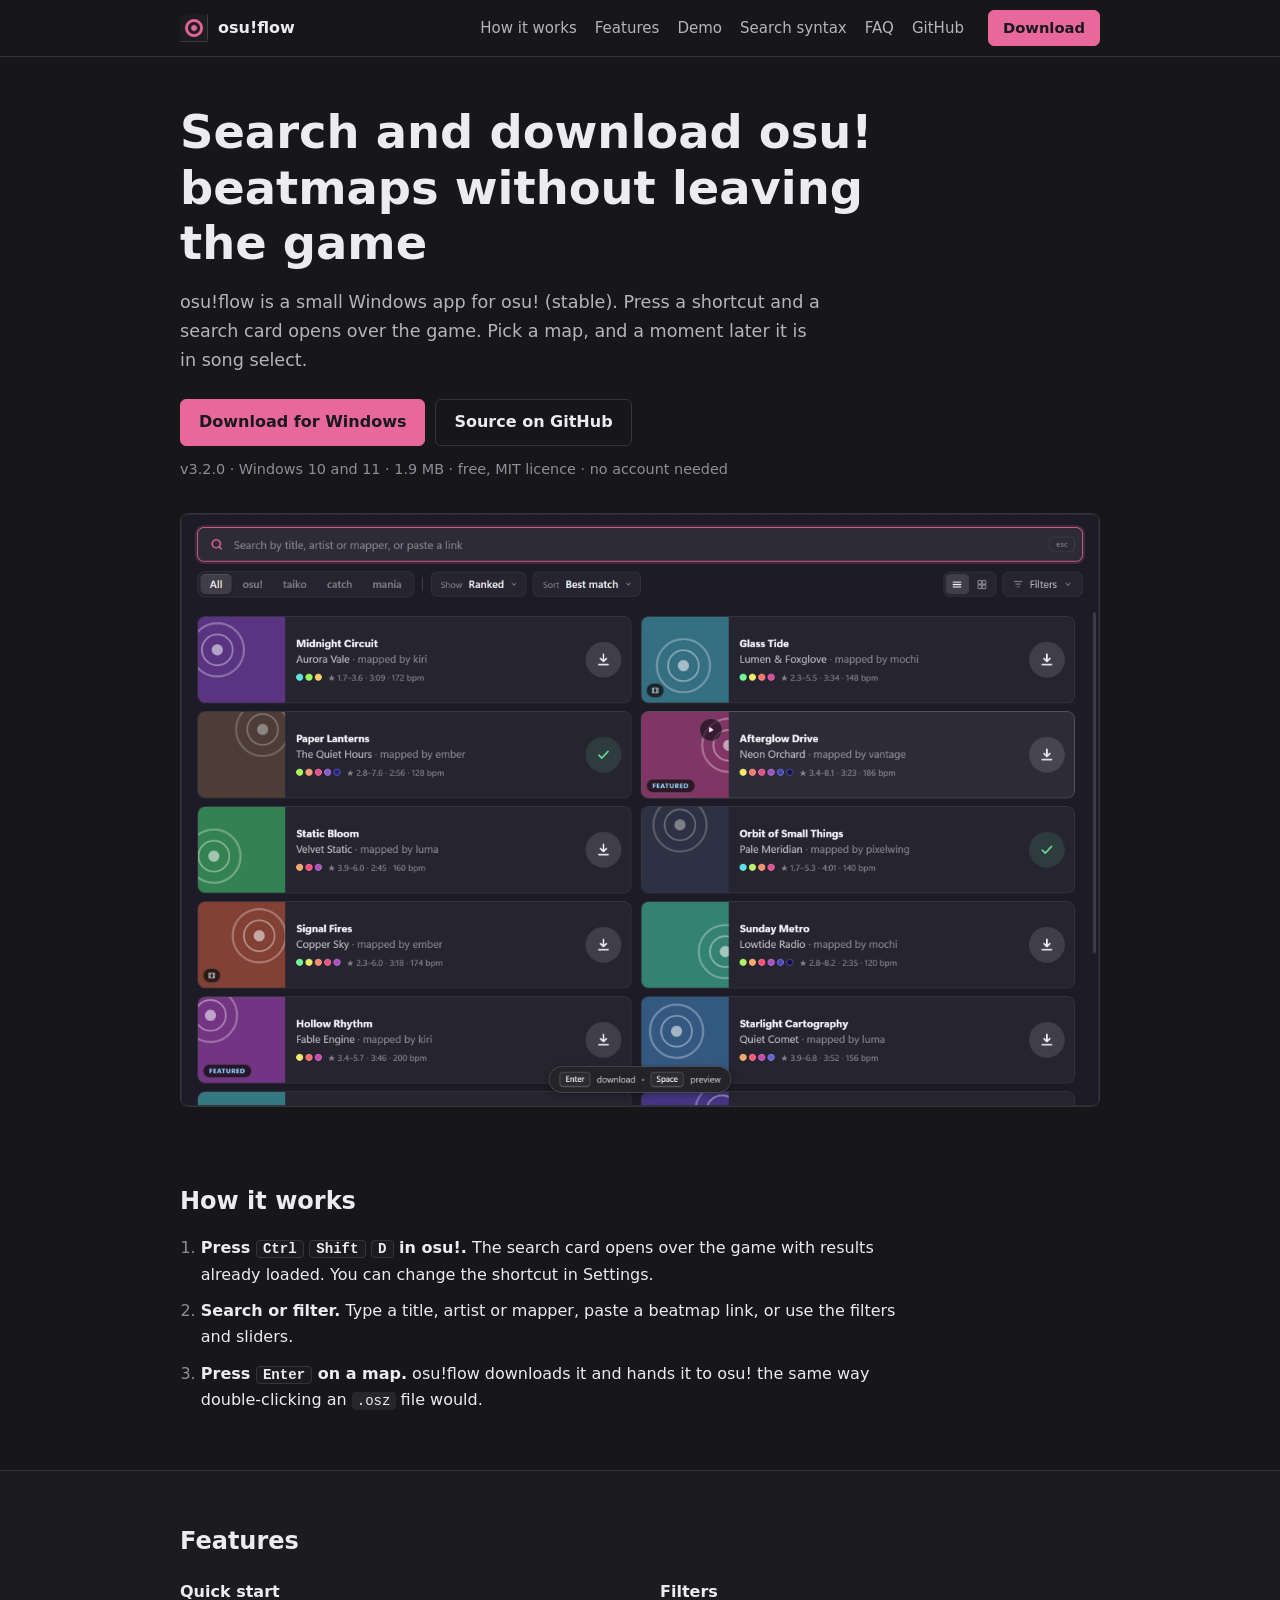
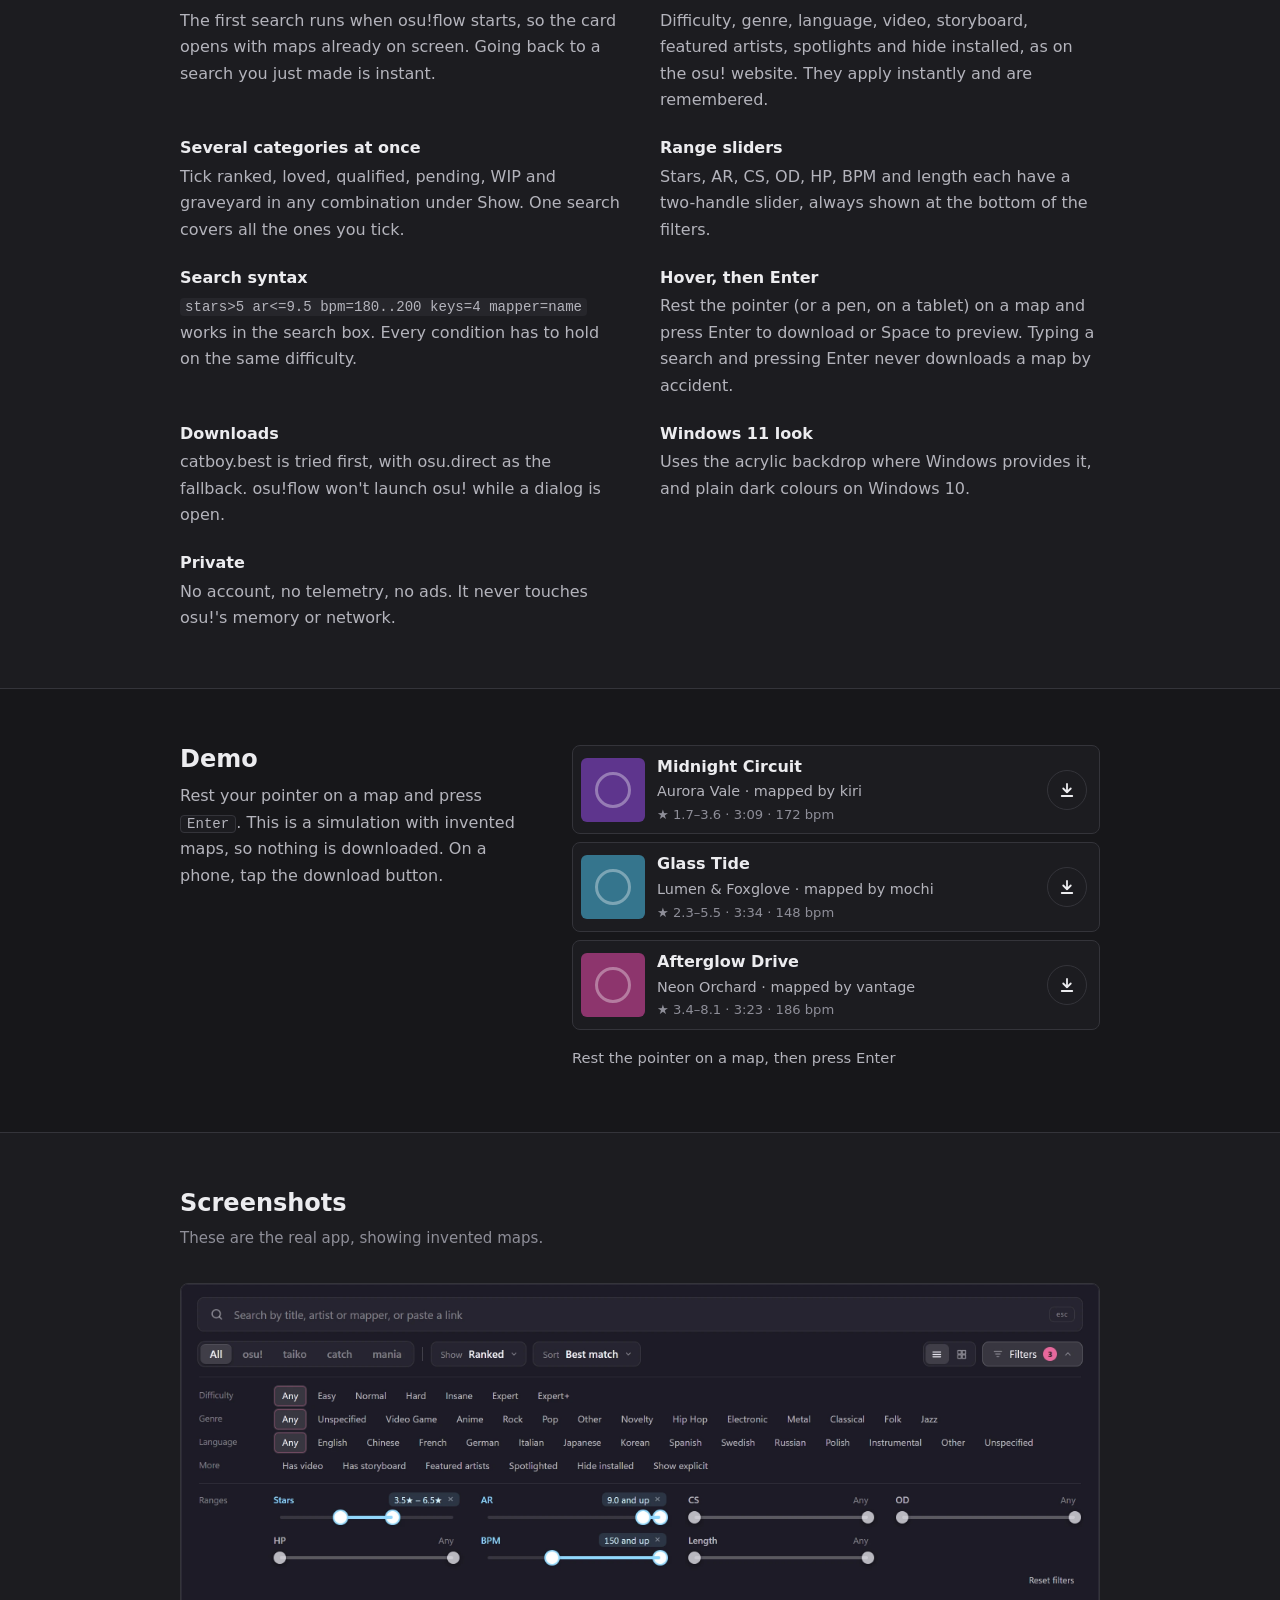
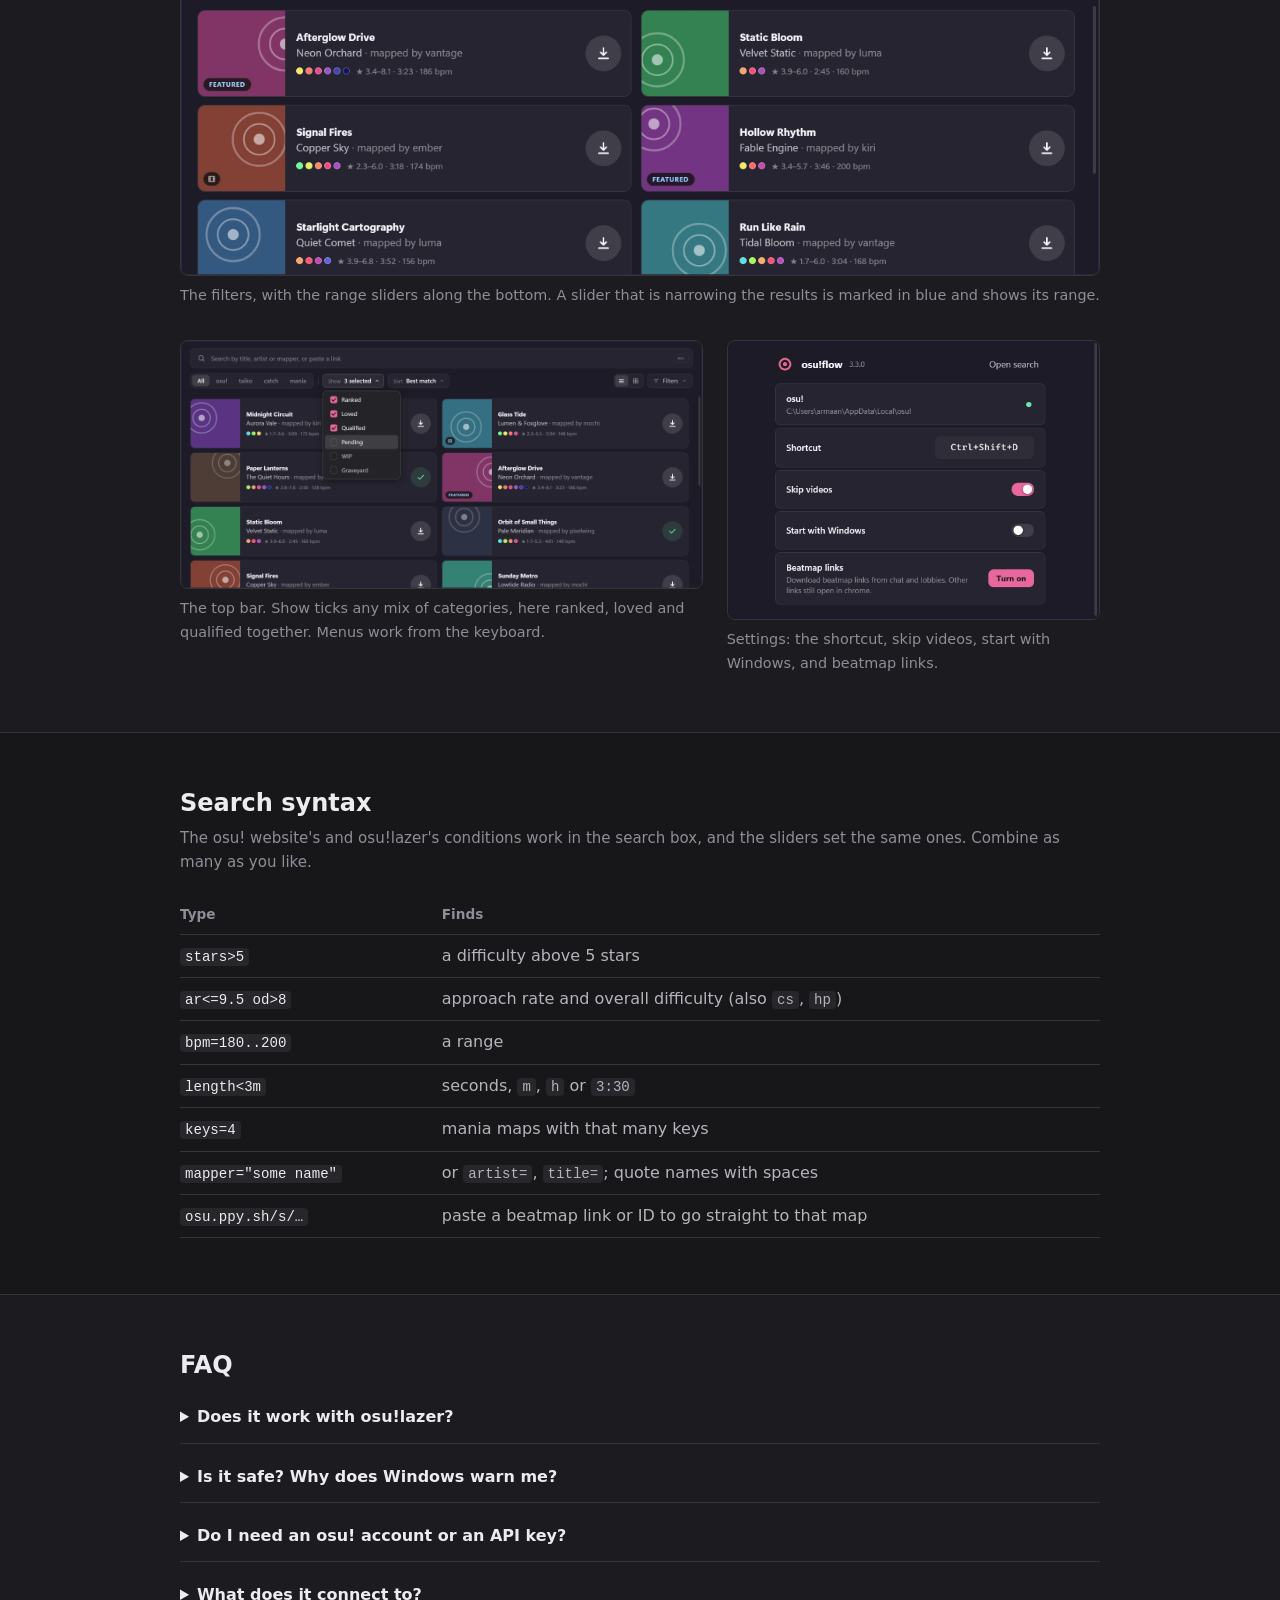
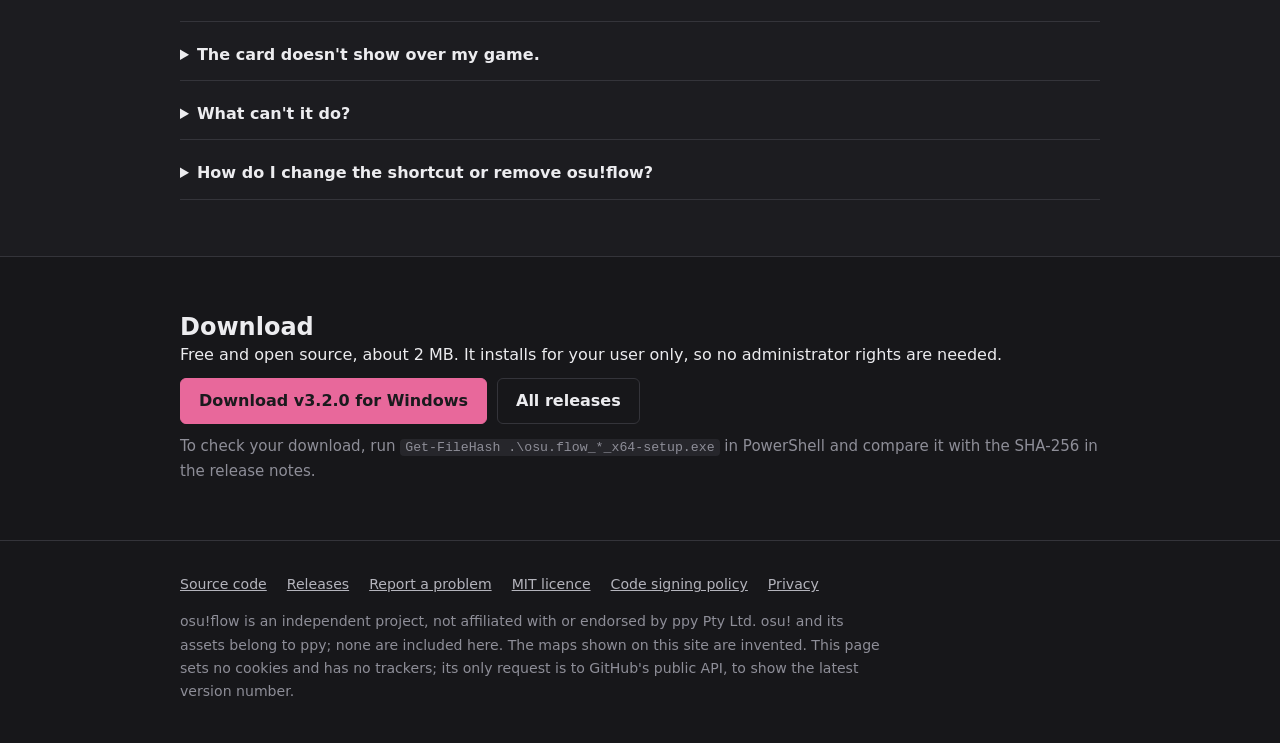
==== commit 9f10dc11: "Show the multi-select Show menu on the site osu!flow 3.3.0 lets the Show menu tick several categorie" ====
--- a/index.html
+++ b/index.html
@@ -26,7 +26,7 @@
       "name": "osu!flow",
       "applicationCategory": "UtilitiesApplication",
       "operatingSystem": "Windows 10, Windows 11",
-      "softwareVersion": "3.2.0",
+      "softwareVersion": "3.3.0",
       "license": "https://opensource.org/licenses/MIT",
       "offers": { "@type": "Offer", "price": "0", "priceCurrency": "USD" },
       "downloadUrl": "https://github.com/tempted14/osuflow/releases/latest",
@@ -88,6 +88,7 @@
         <dl class="list">
           <div><dt>Quick start</dt><dd>The first search runs when osu!flow starts, so the card opens with maps already on screen. Going back to a search you just made is instant.</dd></div>
           <div><dt>Filters</dt><dd>Difficulty, genre, language, video, storyboard, featured artists, spotlights and hide installed, as on the osu! website. They apply instantly and are remembered.</dd></div>
+          <div><dt>Several categories at once</dt><dd>Tick ranked, loved, qualified, pending, WIP and graveyard in any combination under Show. One search covers all the ones you tick.</dd></div>
           <div><dt>Range sliders</dt><dd>Stars, AR, CS, OD, HP, BPM and length each have a two-handle slider, always shown at the bottom of the filters.</dd></div>
           <div><dt>Search syntax</dt><dd><code>stars&gt;5 ar&lt;=9.5 bpm=180..200 keys=4 mapper=name</code> works in the search box. Every condition has to hold on the same difficulty.</dd></div>
           <div><dt>Hover, then Enter</dt><dd>Rest the pointer (or a pen, on a tablet) on a map and press Enter to download or Space to preview. Typing a search and pressing Enter never downloads a map by accident.</dd></div>
@@ -137,8 +138,8 @@
         </figure>
         <div class="two">
           <figure class="shot">
-            <img src="assets/img/app-sort.webp" width="1180" height="560" loading="lazy" alt="The top bar with the Sort menu open." />
-            <figcaption>The top bar: game mode, category and sort. Menus work from the keyboard.</figcaption>
+            <img src="assets/img/app-show.webp" width="1180" height="560" loading="lazy" alt="The top bar with the Show menu open: Ranked, Loved and Qualified are ticked, and the button reads 3 selected." />
+            <figcaption>The top bar. Show ticks any mix of categories, here ranked, loved and qualified together. Menus work from the keyboard.</figcaption>
           </figure>
           <figure class="shot">
             <img src="assets/img/app-settings.webp" width="560" height="420" loading="lazy" alt="The osu!flow settings window." />
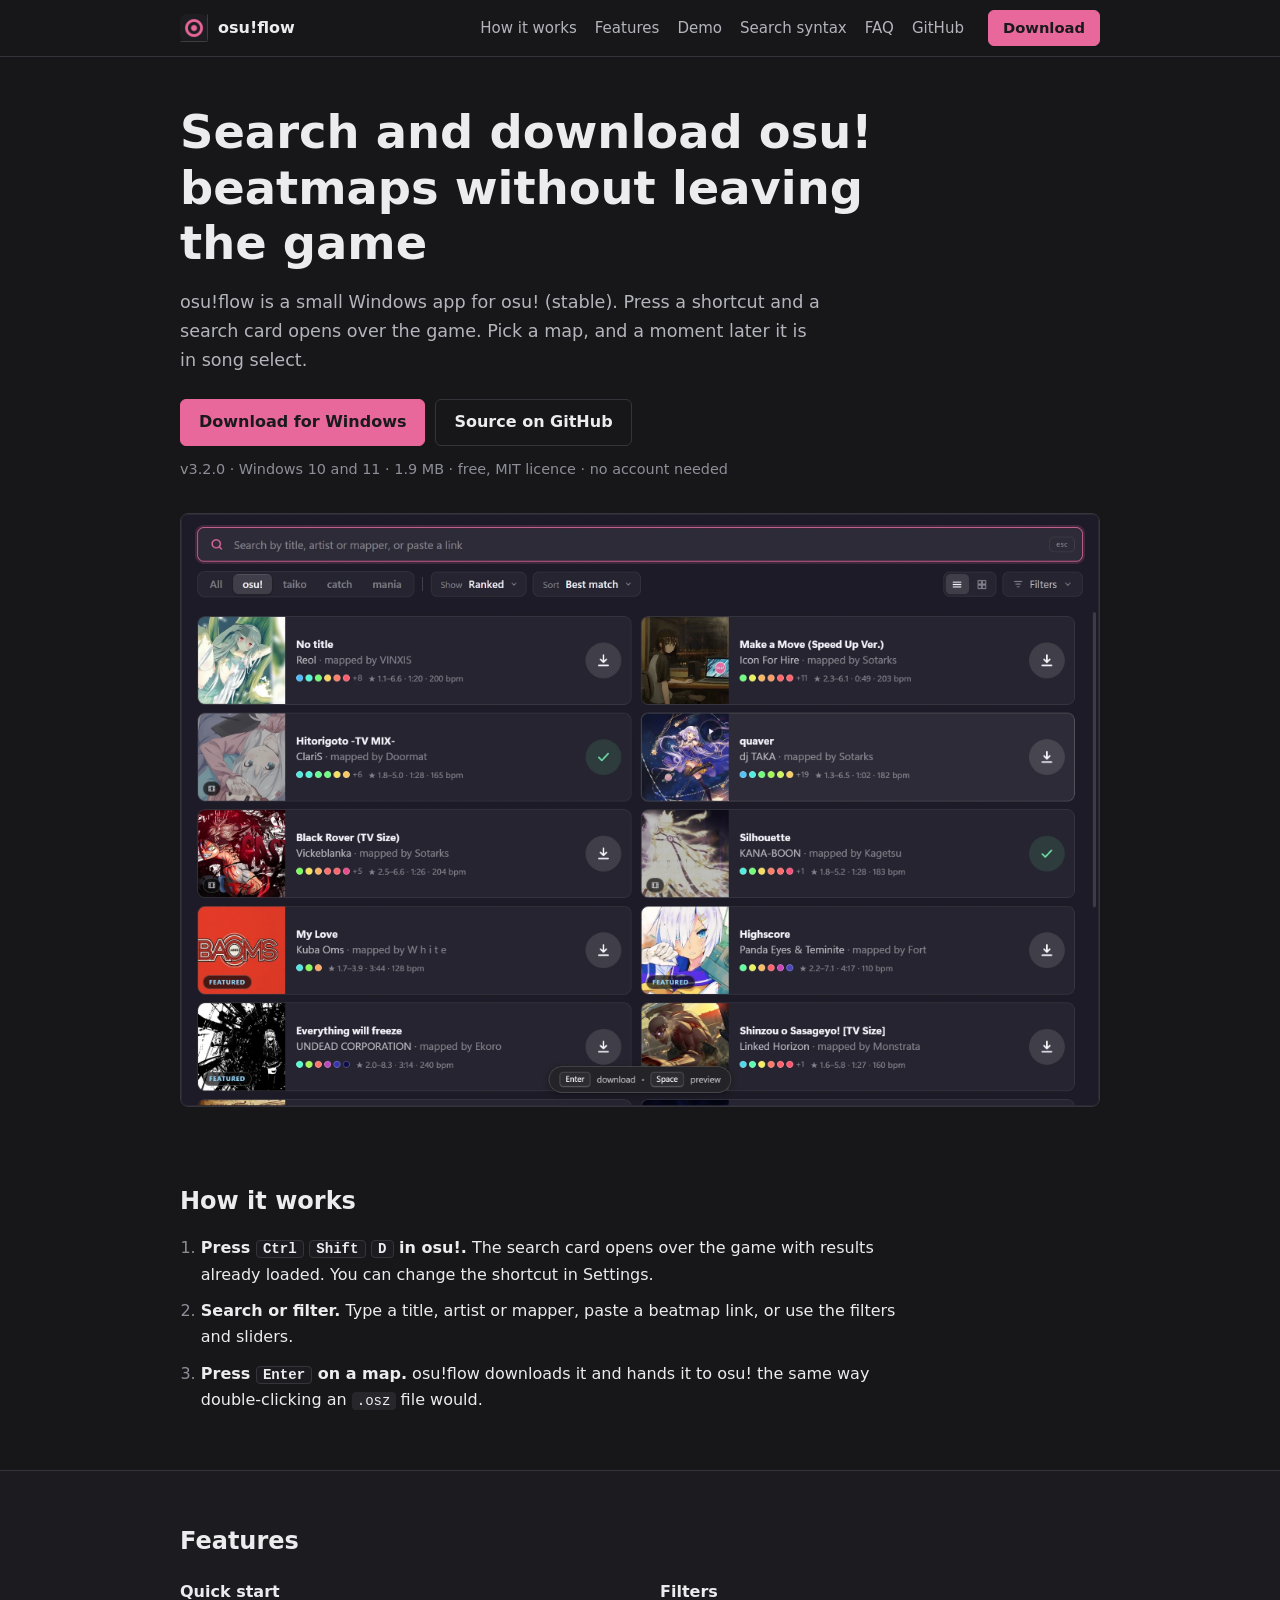
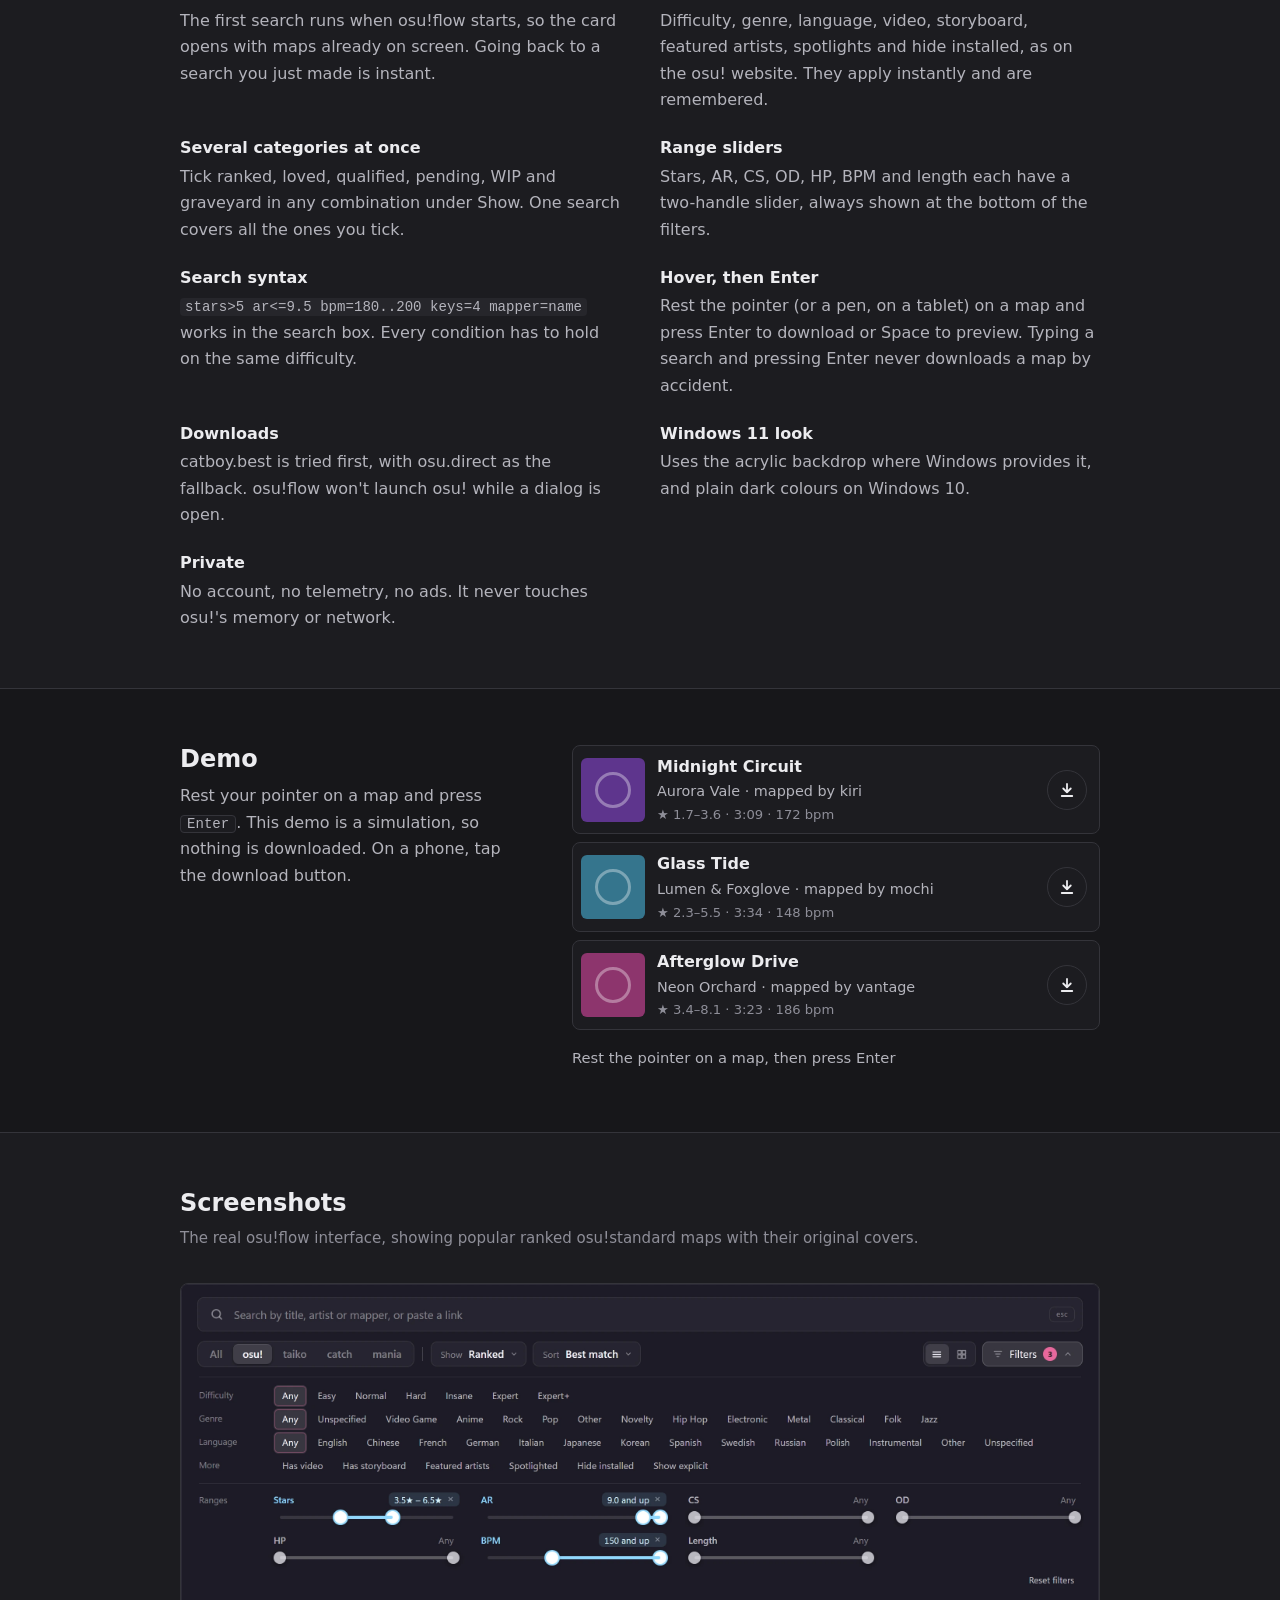
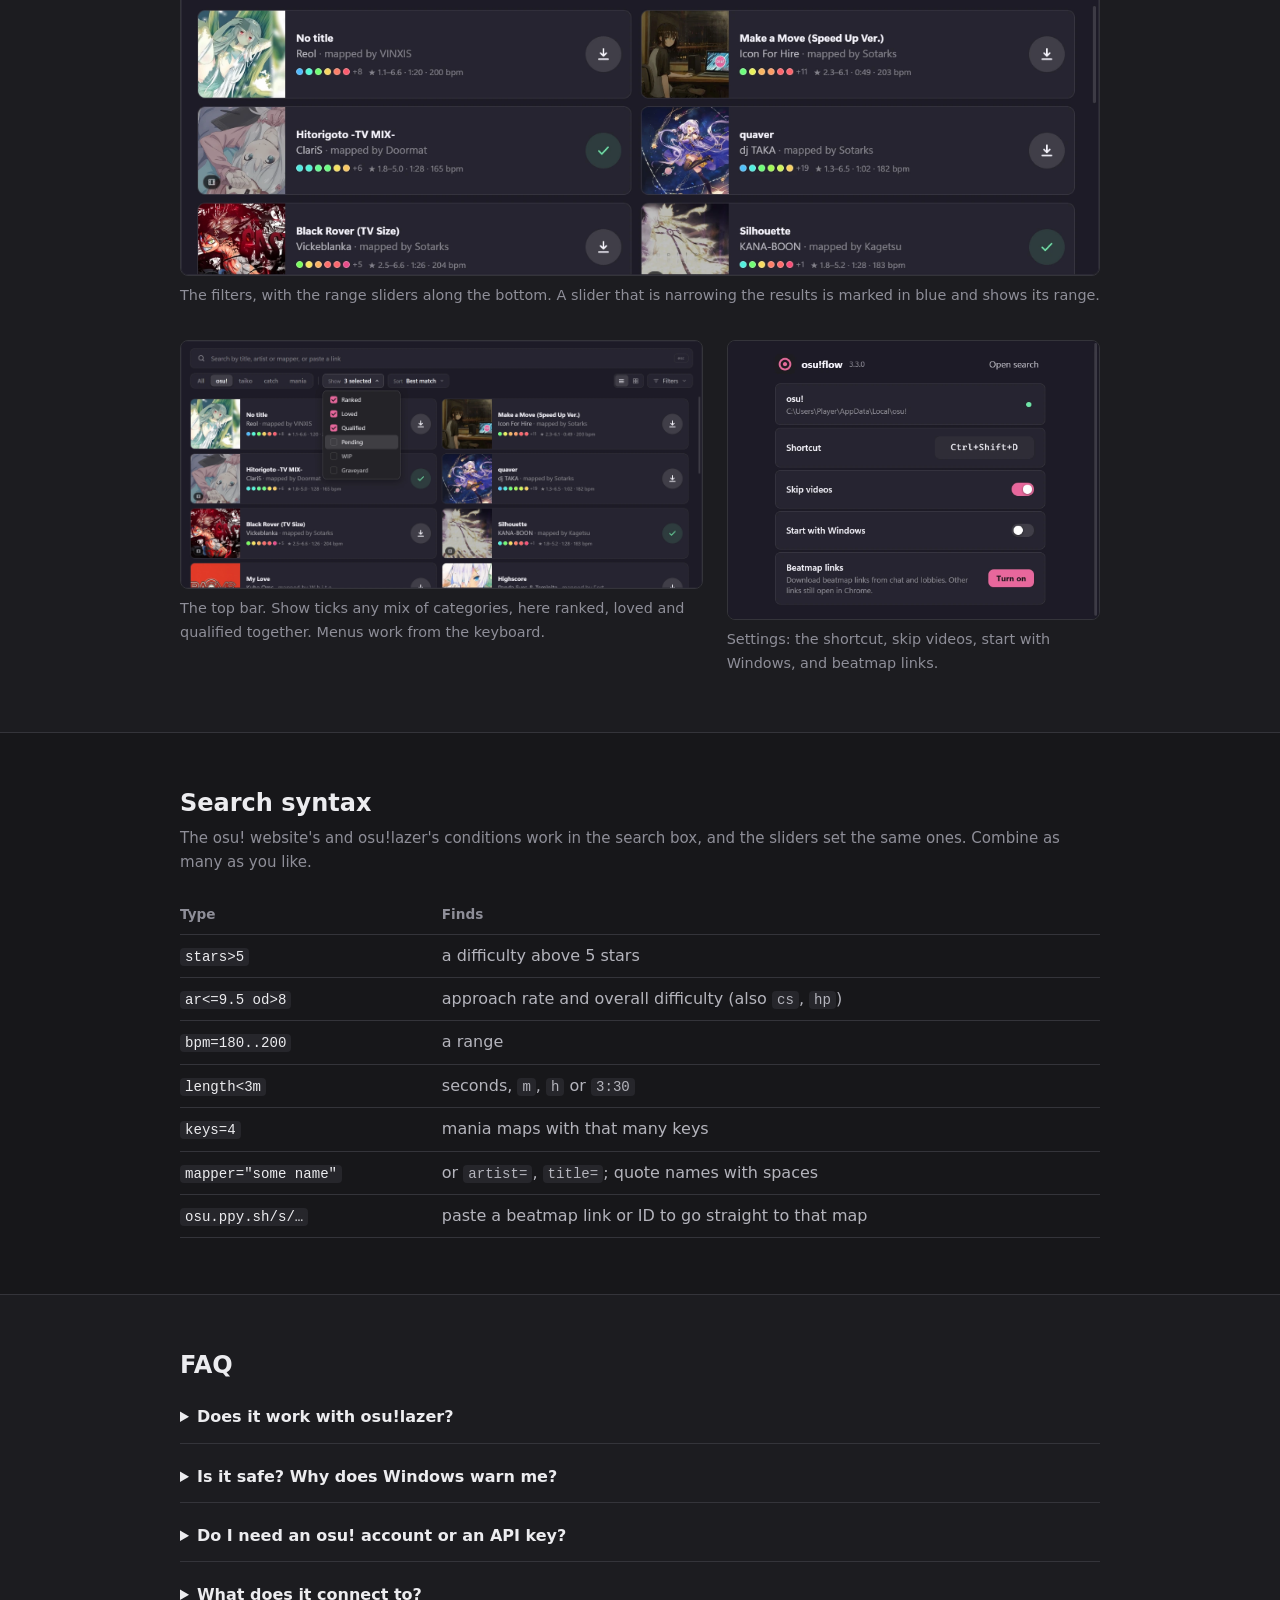
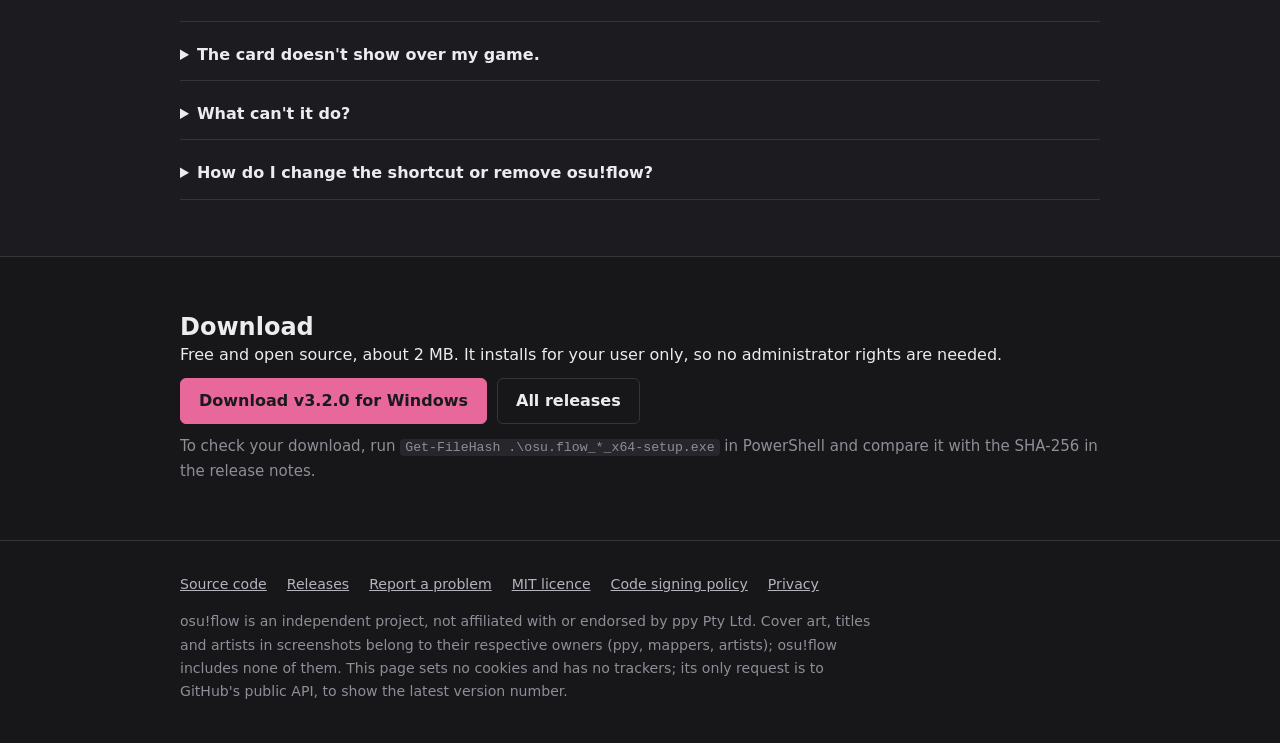
==== commit b47975ee: "Show real ranked beatmaps in app screenshots" ====
--- a/index.html
+++ b/index.html
@@ -103,7 +103,7 @@
       <div class="wrap try">
         <div>
           <h2>Demo</h2>
-          <p>Rest your pointer on a map and press <kbd>Enter</kbd>. This is a simulation with invented maps, so nothing is downloaded. On a phone, tap the download button.</p>
+          <p>Rest your pointer on a map and press <kbd>Enter</kbd>. This demo is a simulation, so nothing is downloaded. On a phone, tap the download button.</p>
         </div>
         <div class="demo" id="demo" role="group" aria-label="Interactive demo: rest the pointer on a map and press Enter to download it">
           <ul class="demo-list">
@@ -131,7 +131,7 @@
     <section class="section alt" id="look">
       <div class="wrap">
         <h2>Screenshots</h2>
-        <p class="note">These are the real app, showing invented maps.</p>
+        <p class="note">The real osu!flow interface, showing popular ranked osu!standard maps with their original covers.</p>
         <figure class="shot">
           <img src="assets/img/app-filters.webp" width="1180" height="760" loading="lazy" alt="The Filters panel open, with a slider for each of Stars, AR, CS, OD, HP, BPM and Length along the bottom. Stars, AR and BPM are set." />
           <figcaption>The filters, with the range sliders along the bottom. A slider that is narrowing the results is marked in blue and shows its range.</figcaption>
@@ -225,7 +225,7 @@
         <a href="https://github.com/tempted14/osuflow#code-signing-policy">Code signing policy</a>
         <a href="https://github.com/tempted14/osuflow#privacy">Privacy</a>
       </p>
-      <p class="legal">osu!flow is an independent project, not affiliated with or endorsed by ppy Pty Ltd. osu! and its assets belong to ppy; none are included here. The maps shown on this site are invented. This page sets no cookies and has no trackers; its only request is to GitHub's public API, to show the latest version number.</p>
+      <p class="legal">osu!flow is an independent project, not affiliated with or endorsed by ppy Pty Ltd. Cover art, titles and artists in screenshots belong to their respective owners (ppy, mappers, artists); osu!flow includes none of them. This page sets no cookies and has no trackers; its only request is to GitHub's public API, to show the latest version number.</p>
     </div>
   </footer>
 
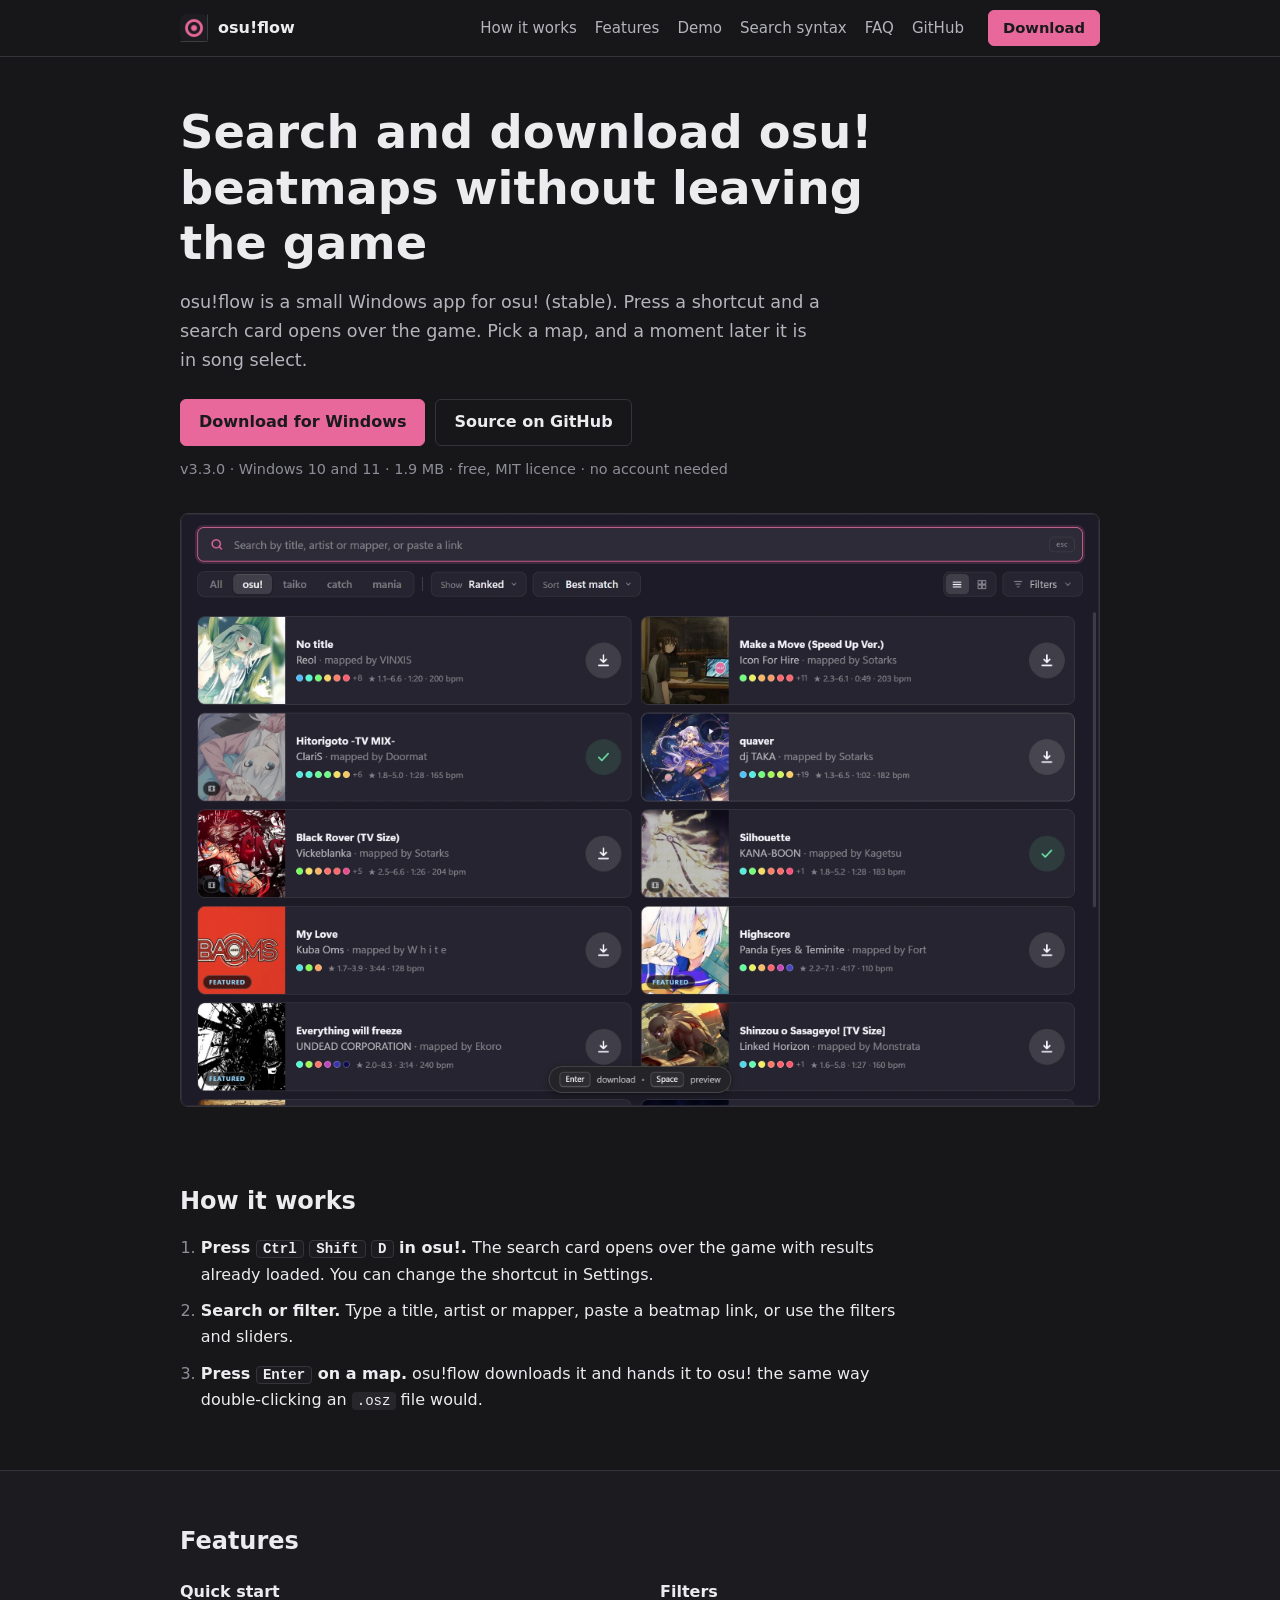
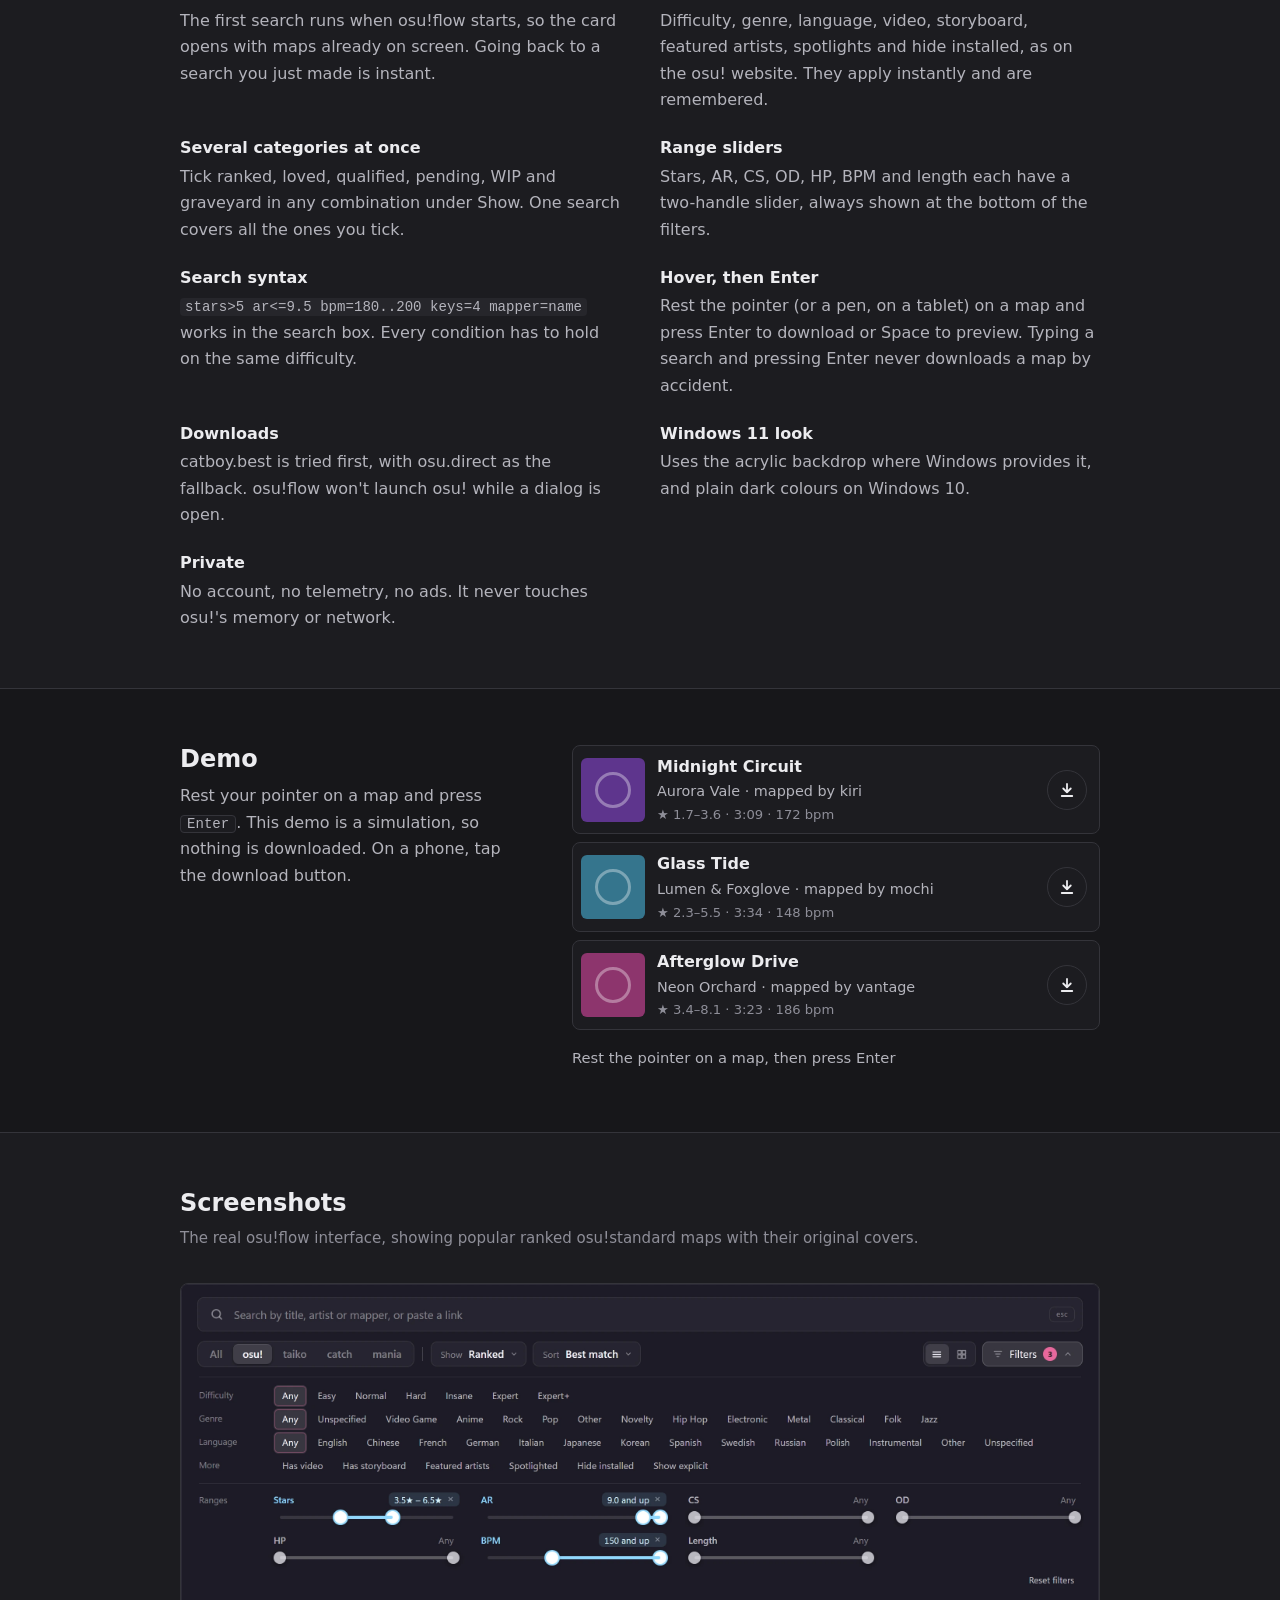
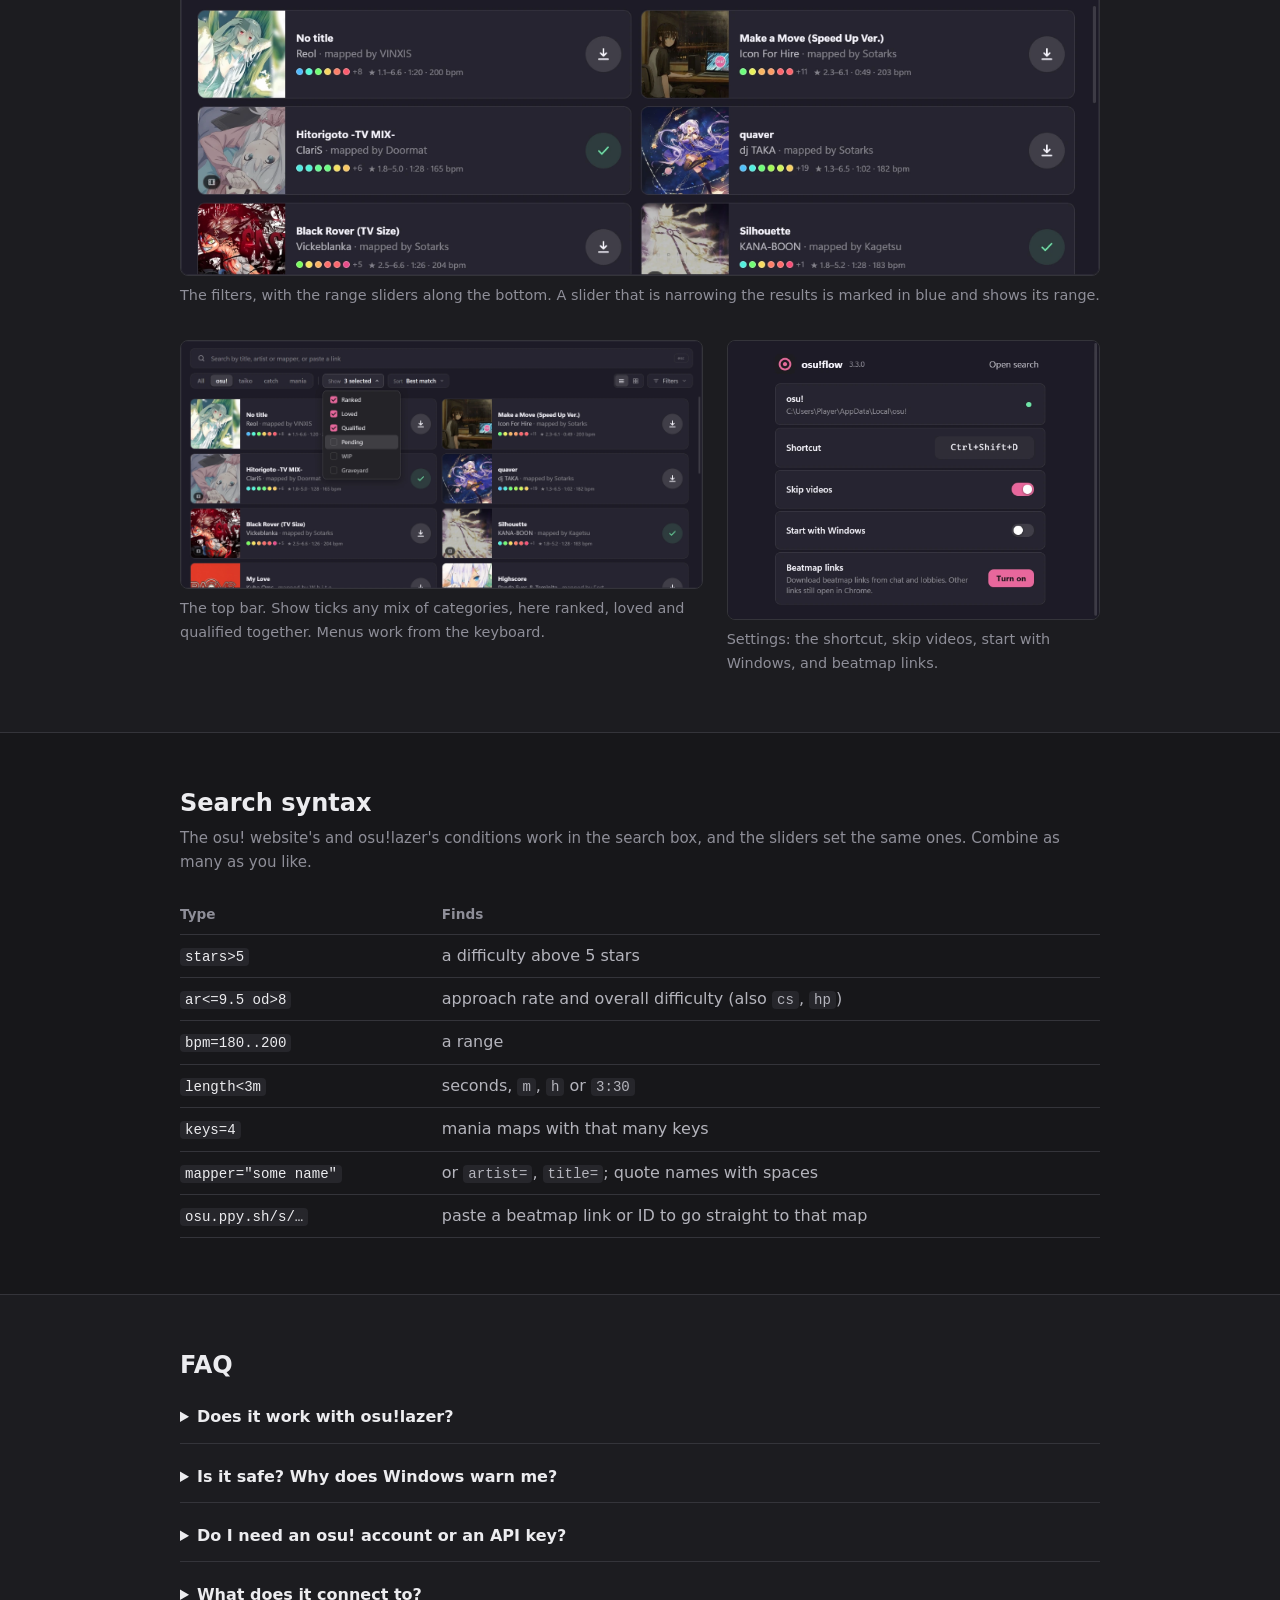
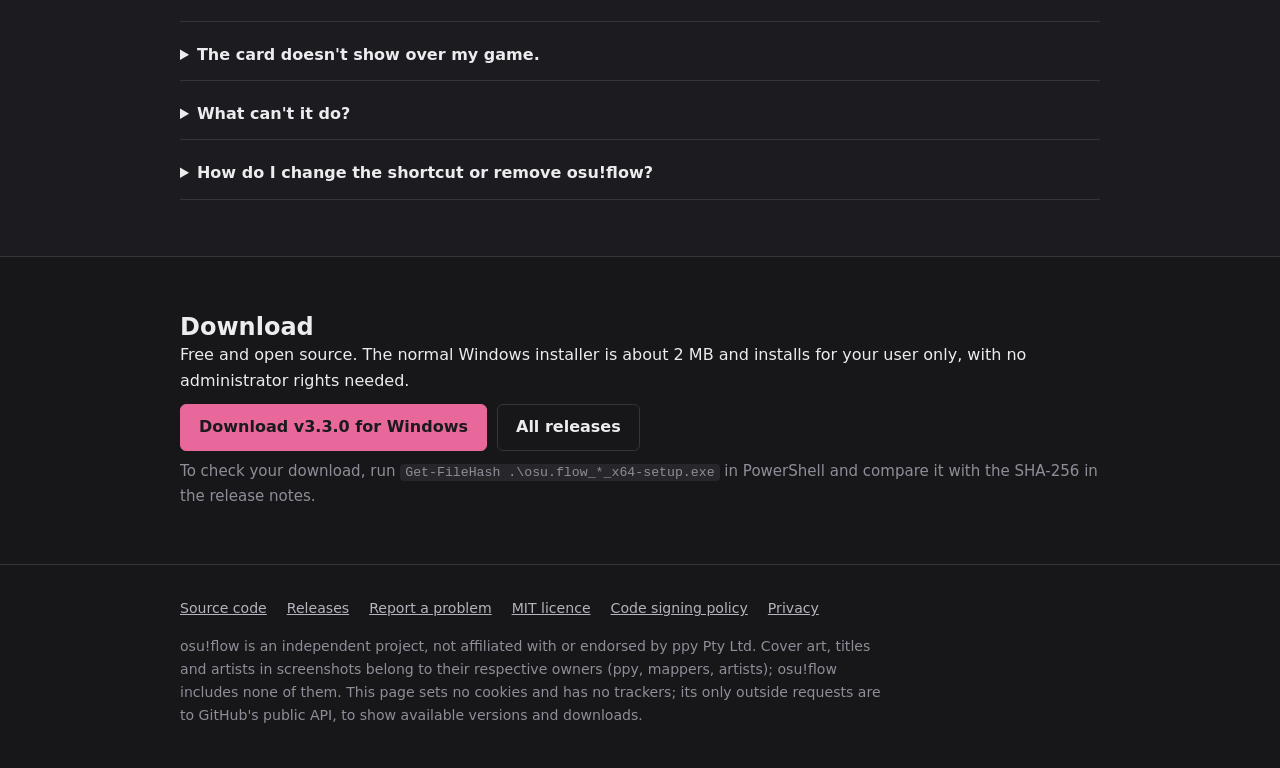
==== commit 1b2d1eff: "Prepare separate Linux and client preview downloads" ====
--- a/index.html
+++ b/index.html
@@ -64,7 +64,7 @@
           <a class="btn js-download" href="https://github.com/tempted14/osuflow/releases/latest">Download for Windows</a>
           <a class="btn btn-plain" href="https://github.com/tempted14/osuflow">Source on GitHub</a>
         </p>
-        <p class="meta"><span class="js-version">v3.2.0</span> · Windows 10 and 11 · <span class="js-size">1.9 MB</span> · free, MIT licence · no account needed</p>
+        <p class="meta"><span class="js-version">v3.3.0</span> · Windows 10 and 11 · <span class="js-size">1.9 MB</span> · free, MIT licence · no account needed</p>
         <figure class="shot">
           <img src="assets/img/app-overlay.webp" width="1180" height="760" alt="The osu!flow search card over osu!: a list of maps with cover art, difficulty dots and a download button. One map is highlighted under the pointer, with a hint reading Enter, download. Space, preview." fetchpriority="high" />
         </figure>
@@ -173,7 +173,7 @@
         <h2>FAQ</h2>
         <details>
           <summary>Does it work with osu!lazer?</summary>
-          <p>No. osu!flow is built for osu! (stable), the classic client.</p>
+          <p>Version 3.3 and earlier use osu! stable. The 3.4 preview adds a Game client choice for stable or native osu!lazer, with the same search, previews, filters and downloads. Linux stable integrates with <a href="https://github.com/NelloKudo/osu-winello">osu-winello</a>. See the <a href="https://github.com/tempted14/osuflow/blob/main/docs/client-setup.md">setup guide and testing limits</a>.</p>
         </details>
         <details>
           <summary>Is it safe? Why does Windows warn me?</summary>
@@ -205,11 +205,23 @@
     <section class="section" id="download">
       <div class="wrap">
         <h2>Download</h2>
-        <p>Free and open source, about <span class="js-size">2 MB</span>. It installs for your user only, so no administrator rights are needed.</p>
+        <p>Free and open source. The normal Windows installer is about <span class="js-size">2 MB</span> and installs for your user only, with no administrator rights needed.</p>
         <p class="cta">
-          <a class="btn js-download" href="https://github.com/tempted14/osuflow/releases/latest">Download <span class="js-version">v3.2.0</span> for Windows</a>
+          <a class="btn js-download" href="https://github.com/tempted14/osuflow/releases/latest">Download <span class="js-version">v3.3.0</span> for Windows</a>
           <a class="btn btn-plain" href="https://github.com/tempted14/osuflow/releases">All releases</a>
         </p>
+        <section class="preview-downloads" id="experimental-downloads" hidden aria-label="Experimental platform downloads">
+          <h3>Experimental builds <span class="js-preview-version"></span></h3>
+          <p>Linux AppImage and Debian packages, with a choice of osu! stable through osu-winello or native osu!lazer. Real-game testing is still pending. These builds are unsigned.</p>
+          <div class="platform-downloads">
+            <a class="btn js-linux-appimage" hidden>Linux AppImage · x64</a>
+            <a class="btn btn-plain js-linux-deb" hidden>Linux .deb · x64</a>
+            <a class="btn btn-plain js-preview-windows" hidden>Windows client preview</a>
+            <a class="btn btn-plain js-macos-arm" hidden>macOS Apple Silicon preview</a>
+            <a class="btn btn-plain js-macos-intel" hidden>macOS Intel preview</a>
+          </div>
+          <p class="note"><a class="js-preview-release" href="https://github.com/tempted14/osuflow/releases">Preview notes and SHA-256 checksums</a> · <a href="https://github.com/tempted14/osuflow/blob/main/docs/client-setup.md">Setup and limitations</a>. Linux AppImage: make it executable before opening. Debian packages use your package manager. macOS: allow a trusted download under Privacy &amp; Security → Open Anyway.</p>
+        </section>
         <p class="note">To check your download, run <code>Get-FileHash .\osu.flow_*_x64-setup.exe</code> in PowerShell and compare it with the SHA-256 in the release notes.</p>
       </div>
     </section>
@@ -225,7 +237,7 @@
         <a href="https://github.com/tempted14/osuflow#code-signing-policy">Code signing policy</a>
         <a href="https://github.com/tempted14/osuflow#privacy">Privacy</a>
       </p>
-      <p class="legal">osu!flow is an independent project, not affiliated with or endorsed by ppy Pty Ltd. Cover art, titles and artists in screenshots belong to their respective owners (ppy, mappers, artists); osu!flow includes none of them. This page sets no cookies and has no trackers; its only request is to GitHub's public API, to show the latest version number.</p>
+      <p class="legal">osu!flow is an independent project, not affiliated with or endorsed by ppy Pty Ltd. Cover art, titles and artists in screenshots belong to their respective owners (ppy, mappers, artists); osu!flow includes none of them. This page sets no cookies and has no trackers; its only outside requests are to GitHub's public API, to show available versions and downloads.</p>
     </div>
   </footer>
 
--- a/assets/style.css
+++ b/assets/style.css
@@ -531,3 +531,9 @@
     display: none;
   }
 }
+
+[hidden] { display: none !important; }
+.preview-downloads { margin-top: 24px; padding: 20px; border: 1px solid var(--line); border-radius: 10px; background: var(--bg-2); }
+.preview-downloads h3 { margin: 0 0 8px; font-size: 1.1rem; line-height: 1.3; }
+.platform-downloads { display: flex; flex-wrap: wrap; gap: 10px; margin: 14px 0; }
+.preview-downloads .note { margin-top: 12px; }
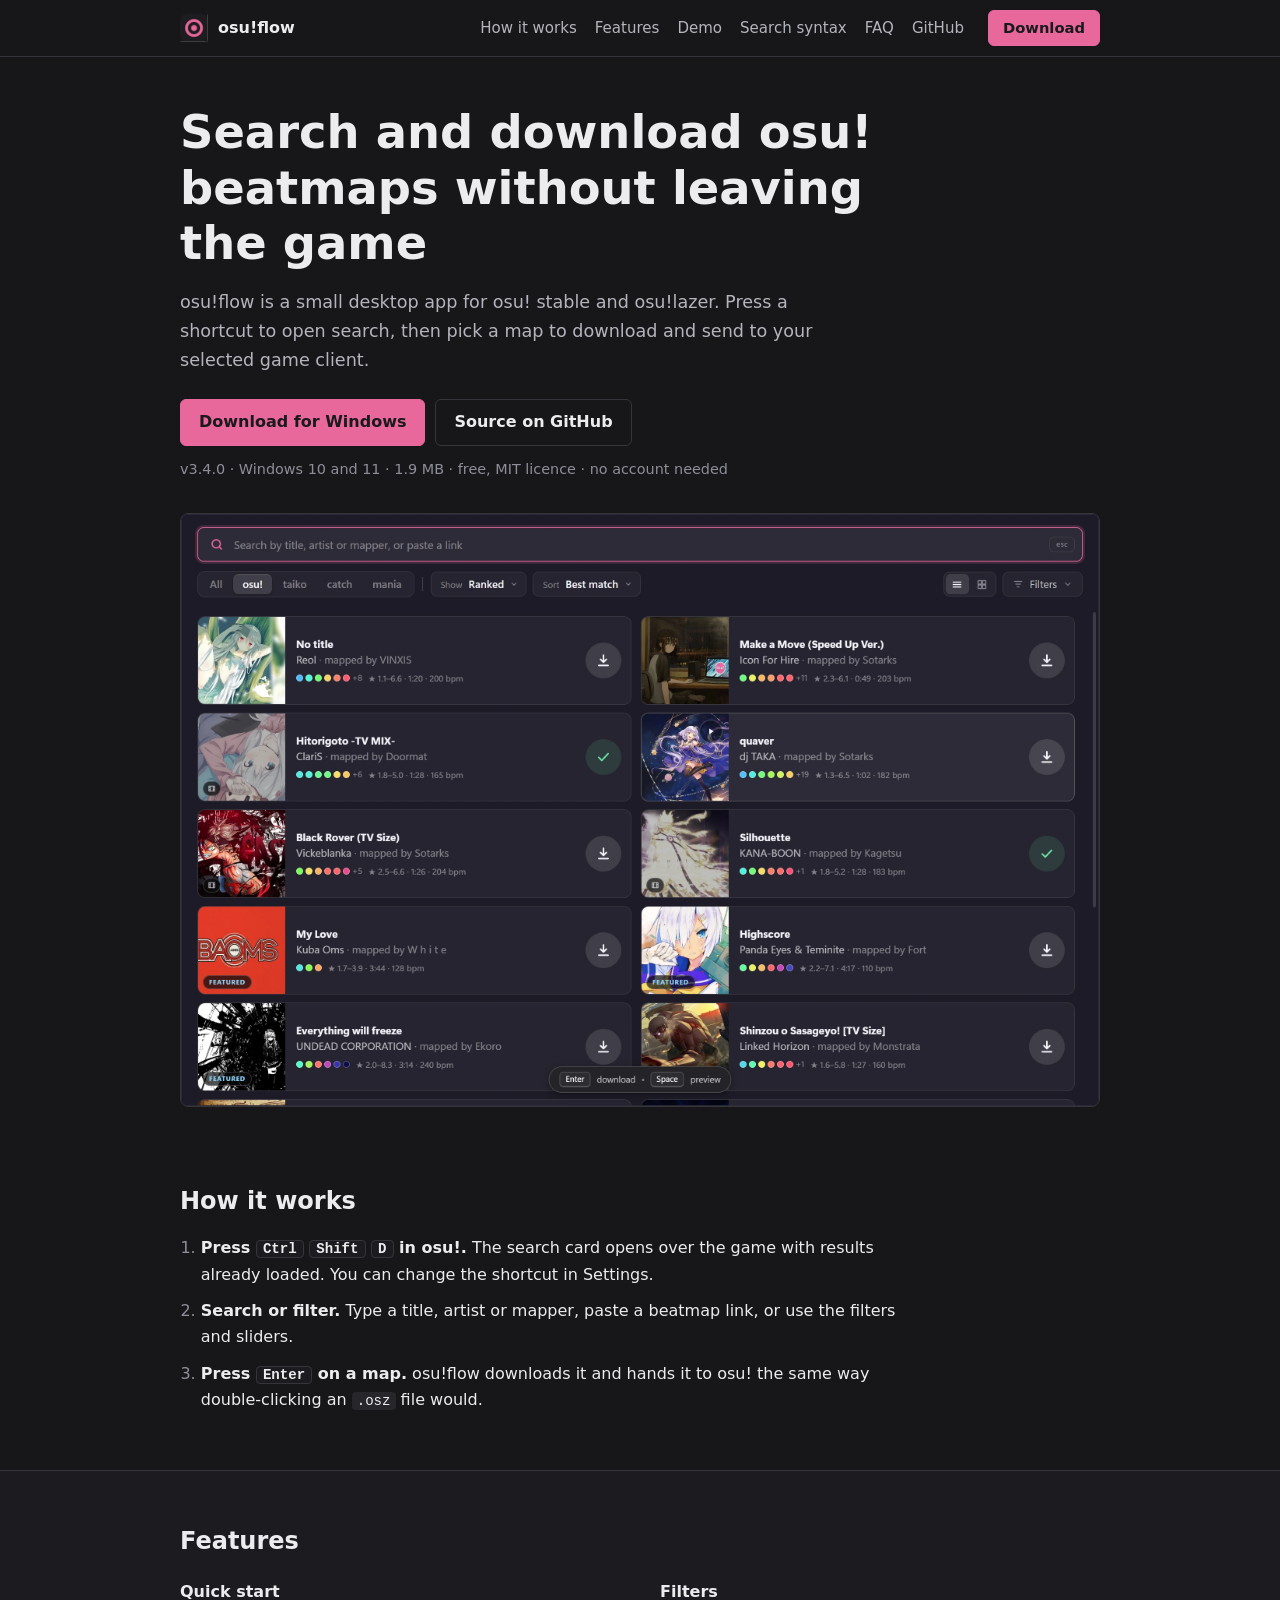
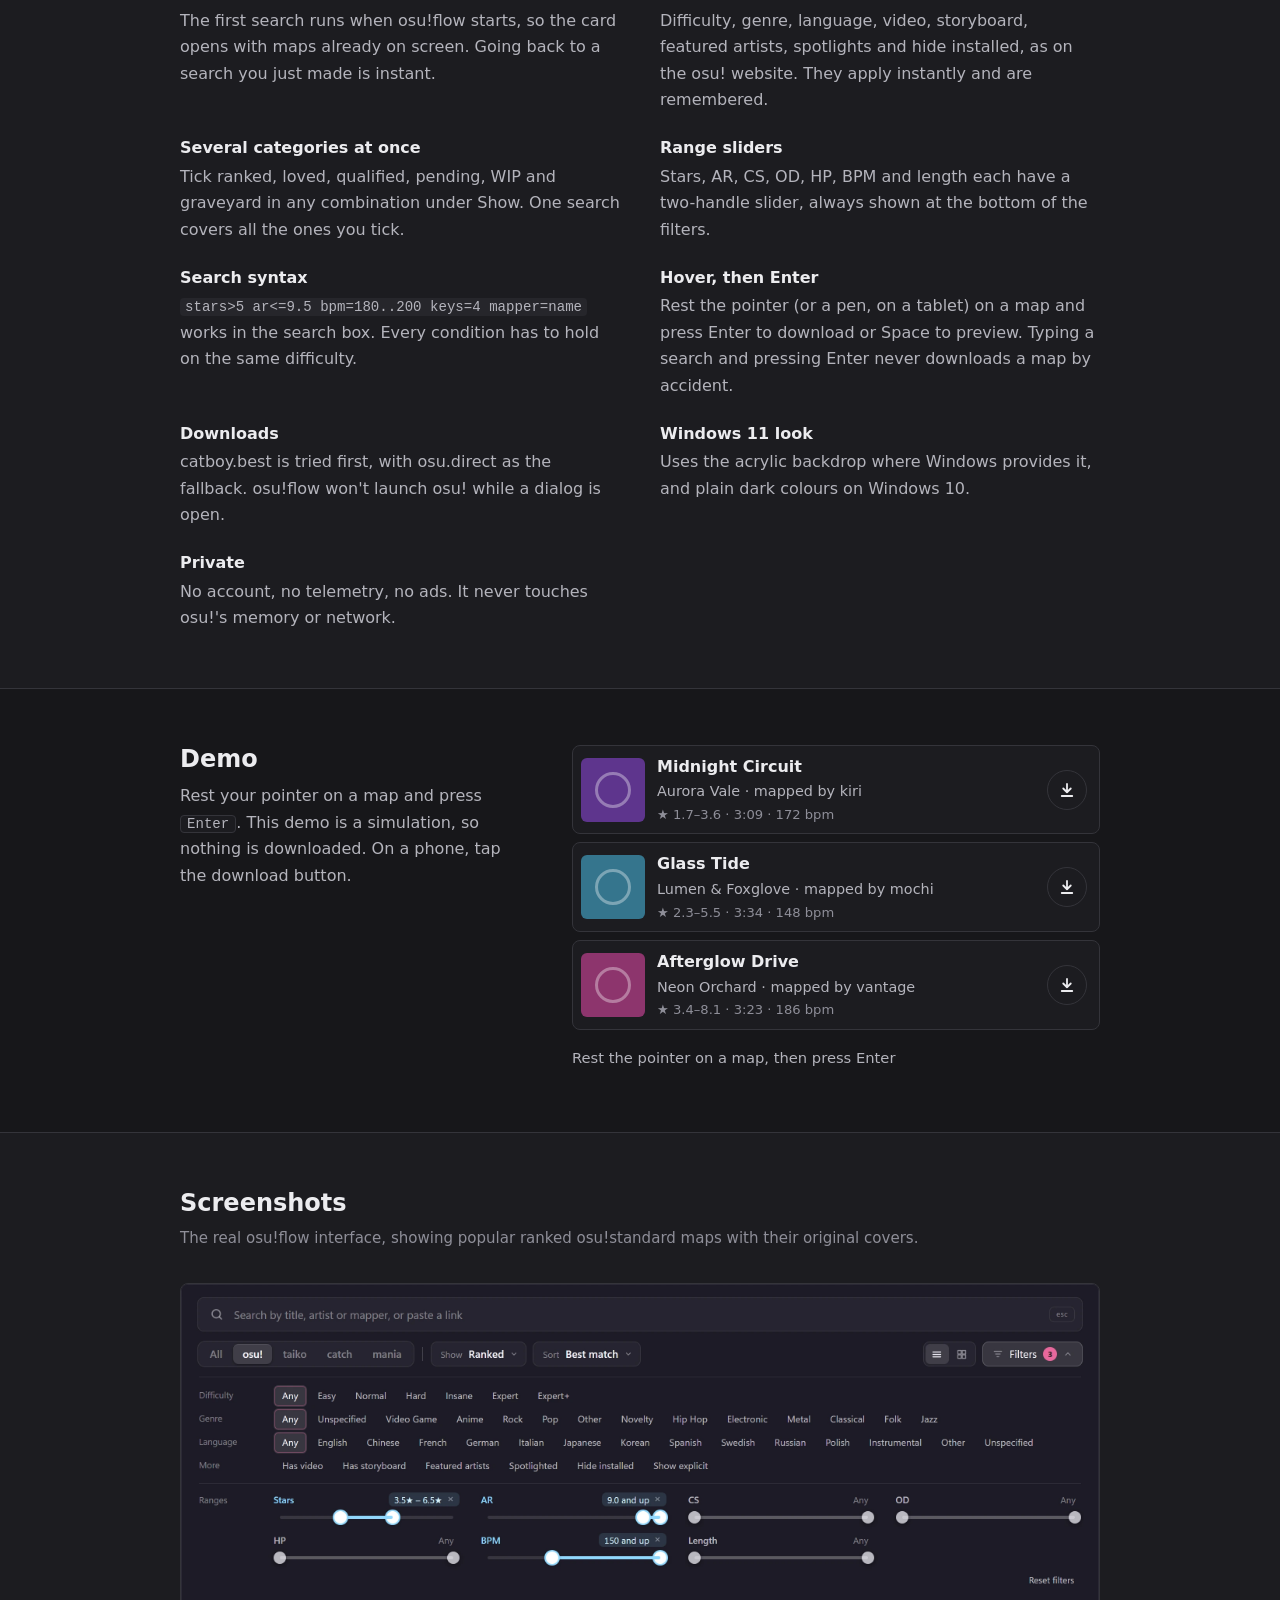
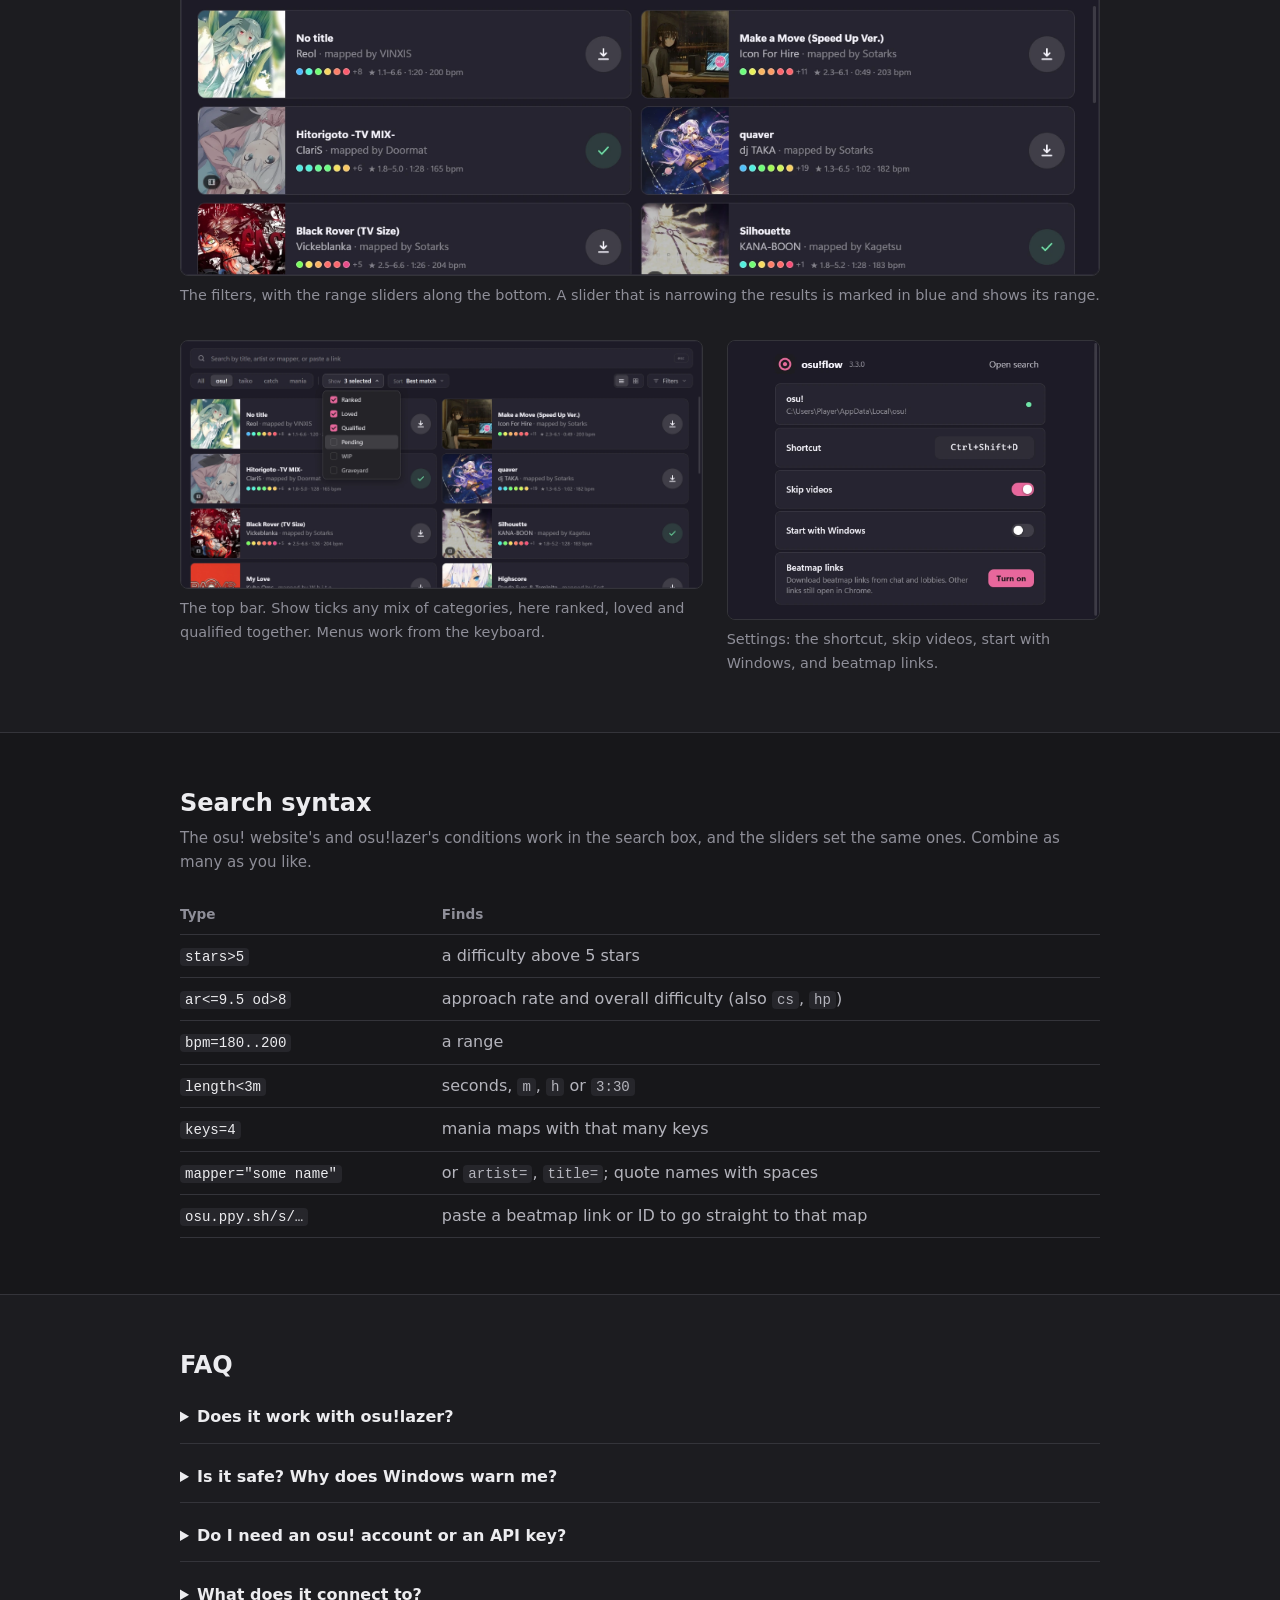
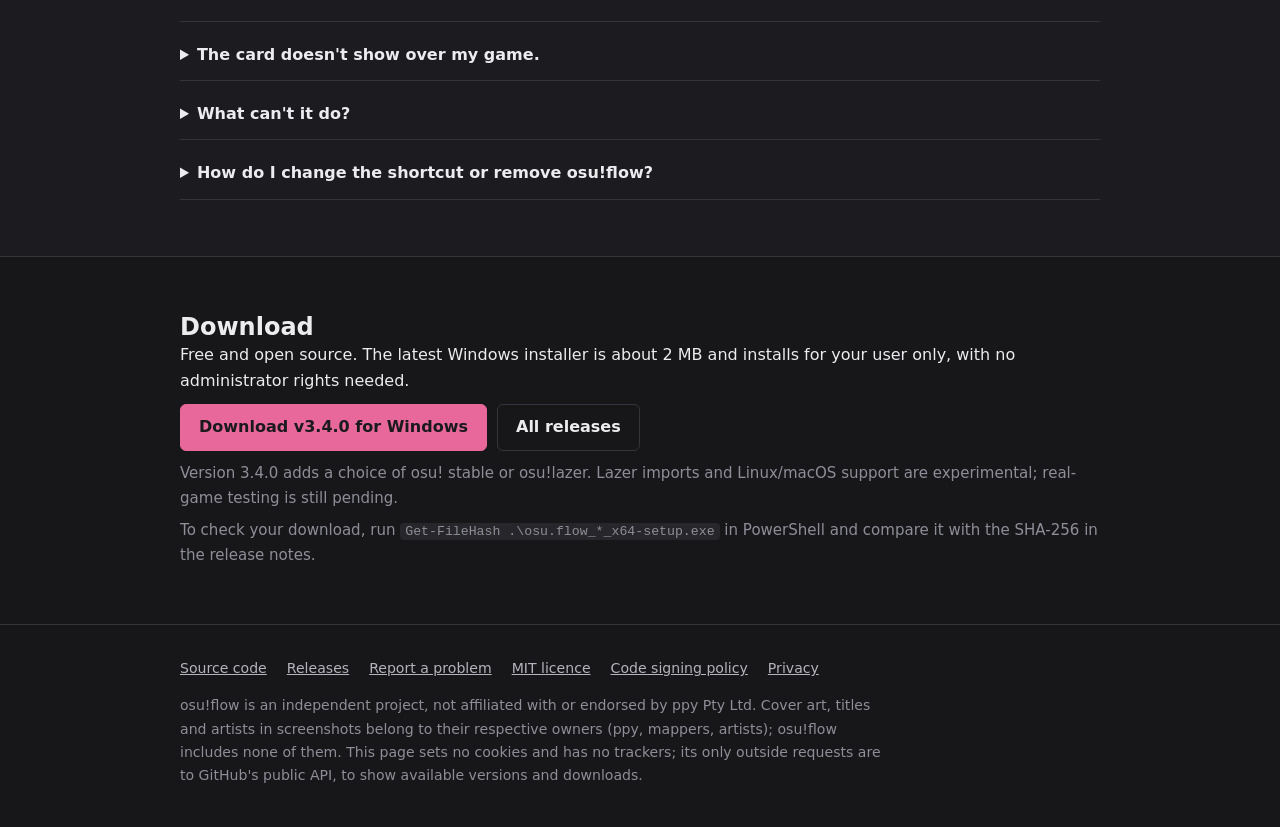
==== commit 5e628669: "Use the newest 3.4.0 downloads and update platform copy" ====
--- a/index.html
+++ b/index.html
@@ -4,7 +4,7 @@
   <meta charset="utf-8" />
   <meta name="viewport" content="width=device-width, initial-scale=1" />
   <title>osu!flow: search and download osu! beatmaps without leaving the game</title>
-  <meta name="description" content="osu!flow is a free, open-source Windows app that opens a search card over osu! (stable). Find a ranked, loved or qualified map, press Enter, and it is in song select a moment later." />
+  <meta name="description" content="osu!flow is a free, open-source desktop app for osu! stable and osu!lazer. Search, filter, preview and download maps. Windows, with experimental Linux and macOS builds." />
   <meta name="theme-color" content="#17171a" />
   <link rel="canonical" href="https://osuflow.github.io/" />
   <link rel="icon" type="image/png" href="assets/icon.png" />
@@ -14,7 +14,7 @@
   <meta property="og:type" content="website" />
   <meta property="og:site_name" content="osu!flow" />
   <meta property="og:title" content="osu!flow: search and download osu! beatmaps without leaving the game" />
-  <meta property="og:description" content="A free search card that opens over osu! (stable). Filter with sliders, hover a map and press Enter to download it." />
+  <meta property="og:description" content="Search, preview and download maps for osu! stable or osu!lazer. Version 3.4.0 adds experimental Linux and macOS builds." />
   <meta property="og:url" content="https://osuflow.github.io/" />
   <meta property="og:image" content="https://osuflow.github.io/assets/og.png" />
   <meta name="twitter:card" content="summary_large_image" />
@@ -25,11 +25,11 @@
       "@type": "SoftwareApplication",
       "name": "osu!flow",
       "applicationCategory": "UtilitiesApplication",
-      "operatingSystem": "Windows 10, Windows 11",
-      "softwareVersion": "3.3.0",
+      "operatingSystem": "Windows 10, Windows 11, Linux (experimental), macOS (experimental)",
+      "softwareVersion": "3.4.0",
       "license": "https://opensource.org/licenses/MIT",
       "offers": { "@type": "Offer", "price": "0", "priceCurrency": "USD" },
-      "downloadUrl": "https://github.com/tempted14/osuflow/releases/latest",
+      "downloadUrl": "https://github.com/tempted14/osuflow/releases/tag/v3.4.0",
       "description": "Search and download osu! beatmaps without leaving the game."
     }
   </script>
@@ -51,7 +51,7 @@
         <a href="#faq">FAQ</a>
         <a href="https://github.com/tempted14/osuflow">GitHub</a>
       </nav>
-      <a class="btn btn-small js-download" href="https://github.com/tempted14/osuflow/releases/latest">Download</a>
+      <a class="btn btn-small js-download" href="https://github.com/tempted14/osuflow/releases/tag/v3.4.0">Download</a>
     </div>
   </header>
 
@@ -59,12 +59,12 @@
     <section class="hero">
       <div class="wrap">
         <h1>Search and download osu! beatmaps without leaving the game</h1>
-        <p class="lead">osu!flow is a small Windows app for osu! (stable). Press a shortcut and a search card opens over the game. Pick a map, and a moment later it is in song select.</p>
+        <p class="lead">osu!flow is a small desktop app for osu! stable and osu!lazer. Press a shortcut to open search, then pick a map to download and send to your selected game client.</p>
         <p class="cta">
-          <a class="btn js-download" href="https://github.com/tempted14/osuflow/releases/latest">Download for Windows</a>
+          <a class="btn js-download" href="https://github.com/tempted14/osuflow/releases/tag/v3.4.0">Download for Windows</a>
           <a class="btn btn-plain" href="https://github.com/tempted14/osuflow">Source on GitHub</a>
         </p>
-        <p class="meta"><span class="js-version">v3.3.0</span> · Windows 10 and 11 · <span class="js-size">1.9 MB</span> · free, MIT licence · no account needed</p>
+        <p class="meta"><span class="js-version">v3.4.0</span> · Windows 10 and 11 · <span class="js-size">1.9 MB</span> · free, MIT licence · no account needed</p>
         <figure class="shot">
           <img src="assets/img/app-overlay.webp" width="1180" height="760" alt="The osu!flow search card over osu!: a list of maps with cover art, difficulty dots and a download button. One map is highlighted under the pointer, with a hint reading Enter, download. Space, preview." fetchpriority="high" />
         </figure>
@@ -173,7 +173,7 @@
         <h2>FAQ</h2>
         <details>
           <summary>Does it work with osu!lazer?</summary>
-          <p>Version 3.3 and earlier use osu! stable. The 3.4 preview adds a Game client choice for stable or native osu!lazer, with the same search, previews, filters and downloads. Linux stable integrates with <a href="https://github.com/NelloKudo/osu-winello">osu-winello</a>. See the <a href="https://github.com/tempted14/osuflow/blob/main/docs/client-setup.md">setup guide and testing limits</a>.</p>
+          <p>Version 3.3 and earlier use osu! stable. The 3.4 preview adds a Game client choice for stable or native osu!lazer, with the same search, previews, filters and downloads. Linux stable integrates with <a href="https://github.com/NelloKudo/osu-winello">osu-winello</a>. See the <a href="https://github.com/tempted14/osuflow/blob/v3.4.0/docs/client-setup.md">setup guide and testing limits</a>.</p>
         </details>
         <details>
           <summary>Is it safe? Why does Windows warn me?</summary>
@@ -205,11 +205,12 @@
     <section class="section" id="download">
       <div class="wrap">
         <h2>Download</h2>
-        <p>Free and open source. The normal Windows installer is about <span class="js-size">2 MB</span> and installs for your user only, with no administrator rights needed.</p>
+        <p>Free and open source. The latest Windows installer is about <span class="js-size">2 MB</span> and installs for your user only, with no administrator rights needed.</p>
         <p class="cta">
-          <a class="btn js-download" href="https://github.com/tempted14/osuflow/releases/latest">Download <span class="js-version">v3.3.0</span> for Windows</a>
+          <a class="btn js-download" href="https://github.com/tempted14/osuflow/releases/tag/v3.4.0">Download <span class="js-version">v3.4.0</span> for Windows</a>
           <a class="btn btn-plain" href="https://github.com/tempted14/osuflow/releases">All releases</a>
         </p>
+        <p class="note">Version 3.4.0 adds a choice of osu! stable or osu!lazer. Lazer imports and Linux/macOS support are experimental; real-game testing is still pending.</p>
         <section class="preview-downloads" id="experimental-downloads" hidden aria-label="Experimental platform downloads">
           <h3>Experimental builds <span class="js-preview-version"></span></h3>
           <p>Linux AppImage and Debian packages, with a choice of osu! stable through osu-winello or native osu!lazer. Real-game testing is still pending. These builds are unsigned.</p>
@@ -220,7 +221,7 @@
             <a class="btn btn-plain js-macos-arm" hidden>macOS Apple Silicon preview</a>
             <a class="btn btn-plain js-macos-intel" hidden>macOS Intel preview</a>
           </div>
-          <p class="note"><a class="js-preview-release" href="https://github.com/tempted14/osuflow/releases">Preview notes and SHA-256 checksums</a> · <a href="https://github.com/tempted14/osuflow/blob/main/docs/client-setup.md">Setup and limitations</a>. Linux AppImage: make it executable before opening. Debian packages use your package manager. macOS: allow a trusted download under Privacy &amp; Security → Open Anyway.</p>
+          <p class="note"><a class="js-preview-release" href="https://github.com/tempted14/osuflow/releases">Preview notes and SHA-256 checksums</a> · <a href="https://github.com/tempted14/osuflow/blob/v3.4.0/docs/client-setup.md">Setup and limitations</a>. Linux AppImage: make it executable before opening. Debian packages use your package manager. macOS: allow a trusted download under Privacy &amp; Security → Open Anyway.</p>
         </section>
         <p class="note">To check your download, run <code>Get-FileHash .\osu.flow_*_x64-setup.exe</code> in PowerShell and compare it with the SHA-256 in the release notes.</p>
       </div>
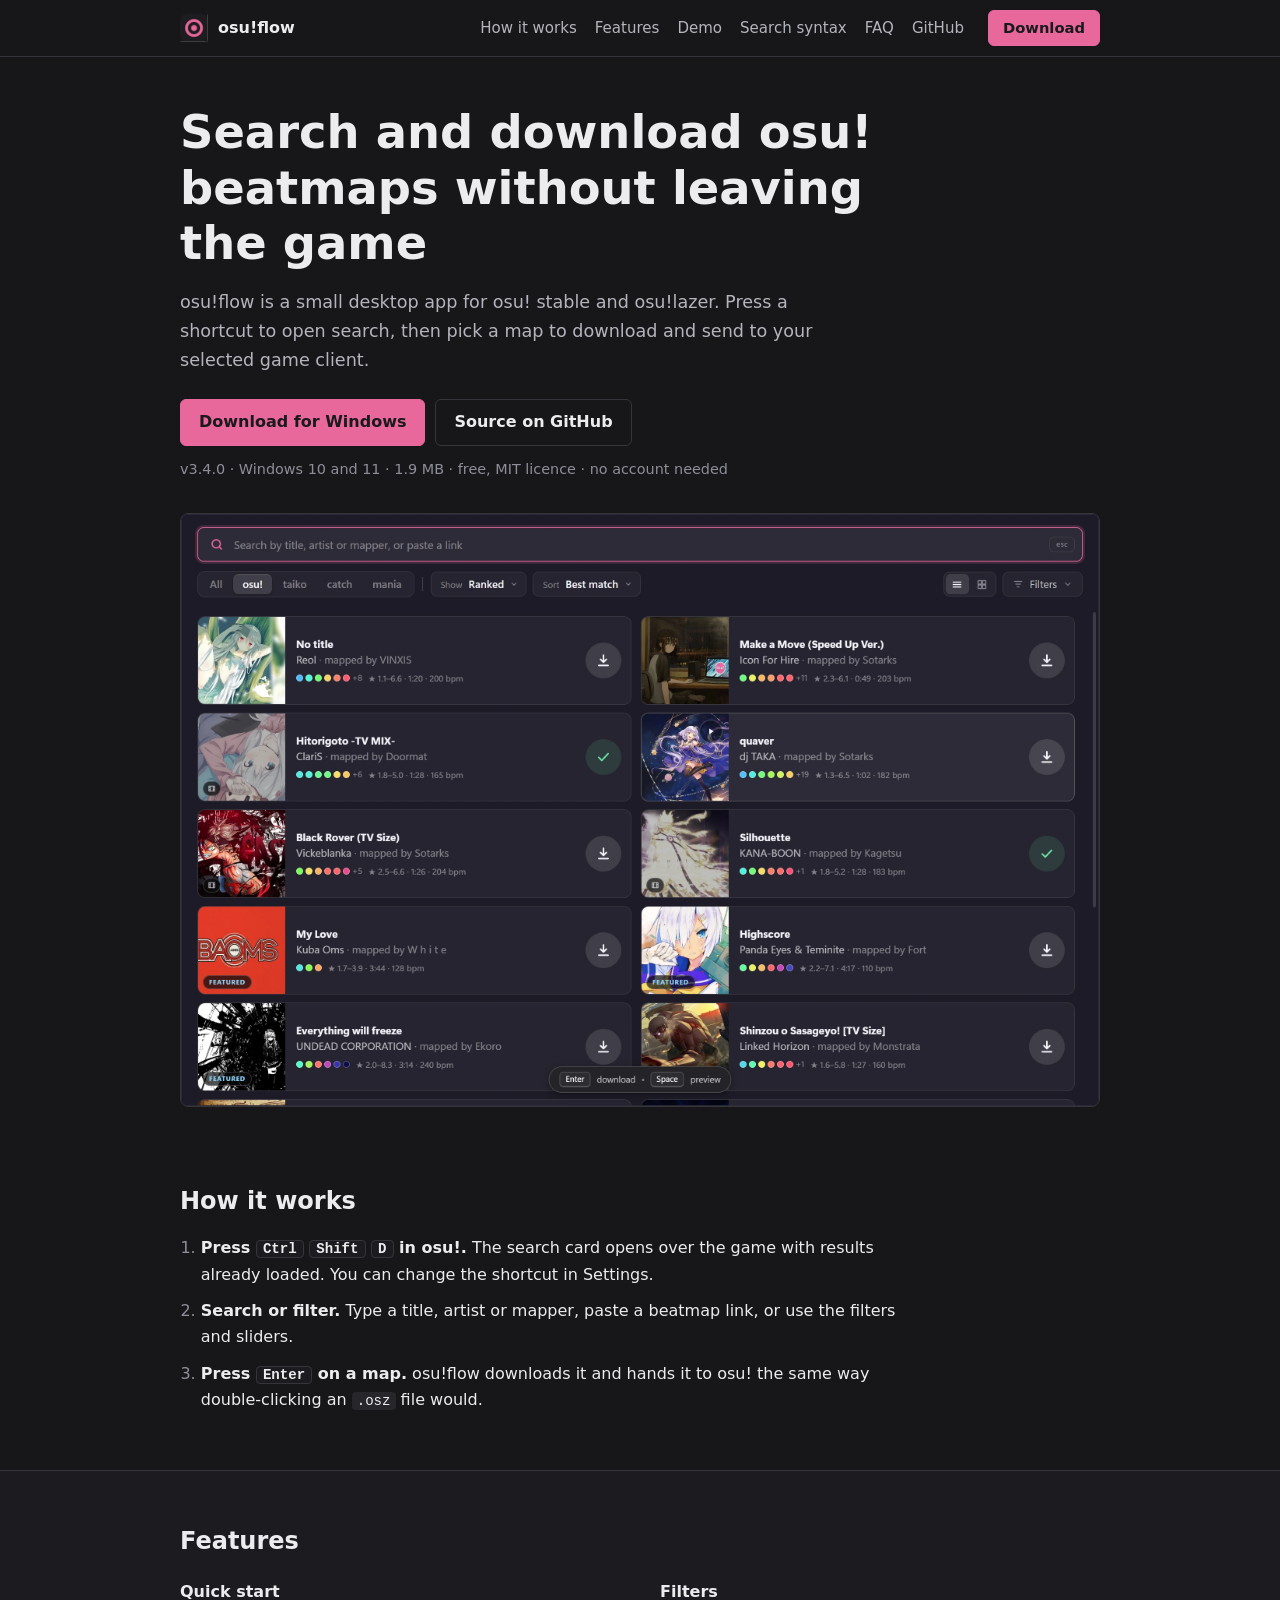
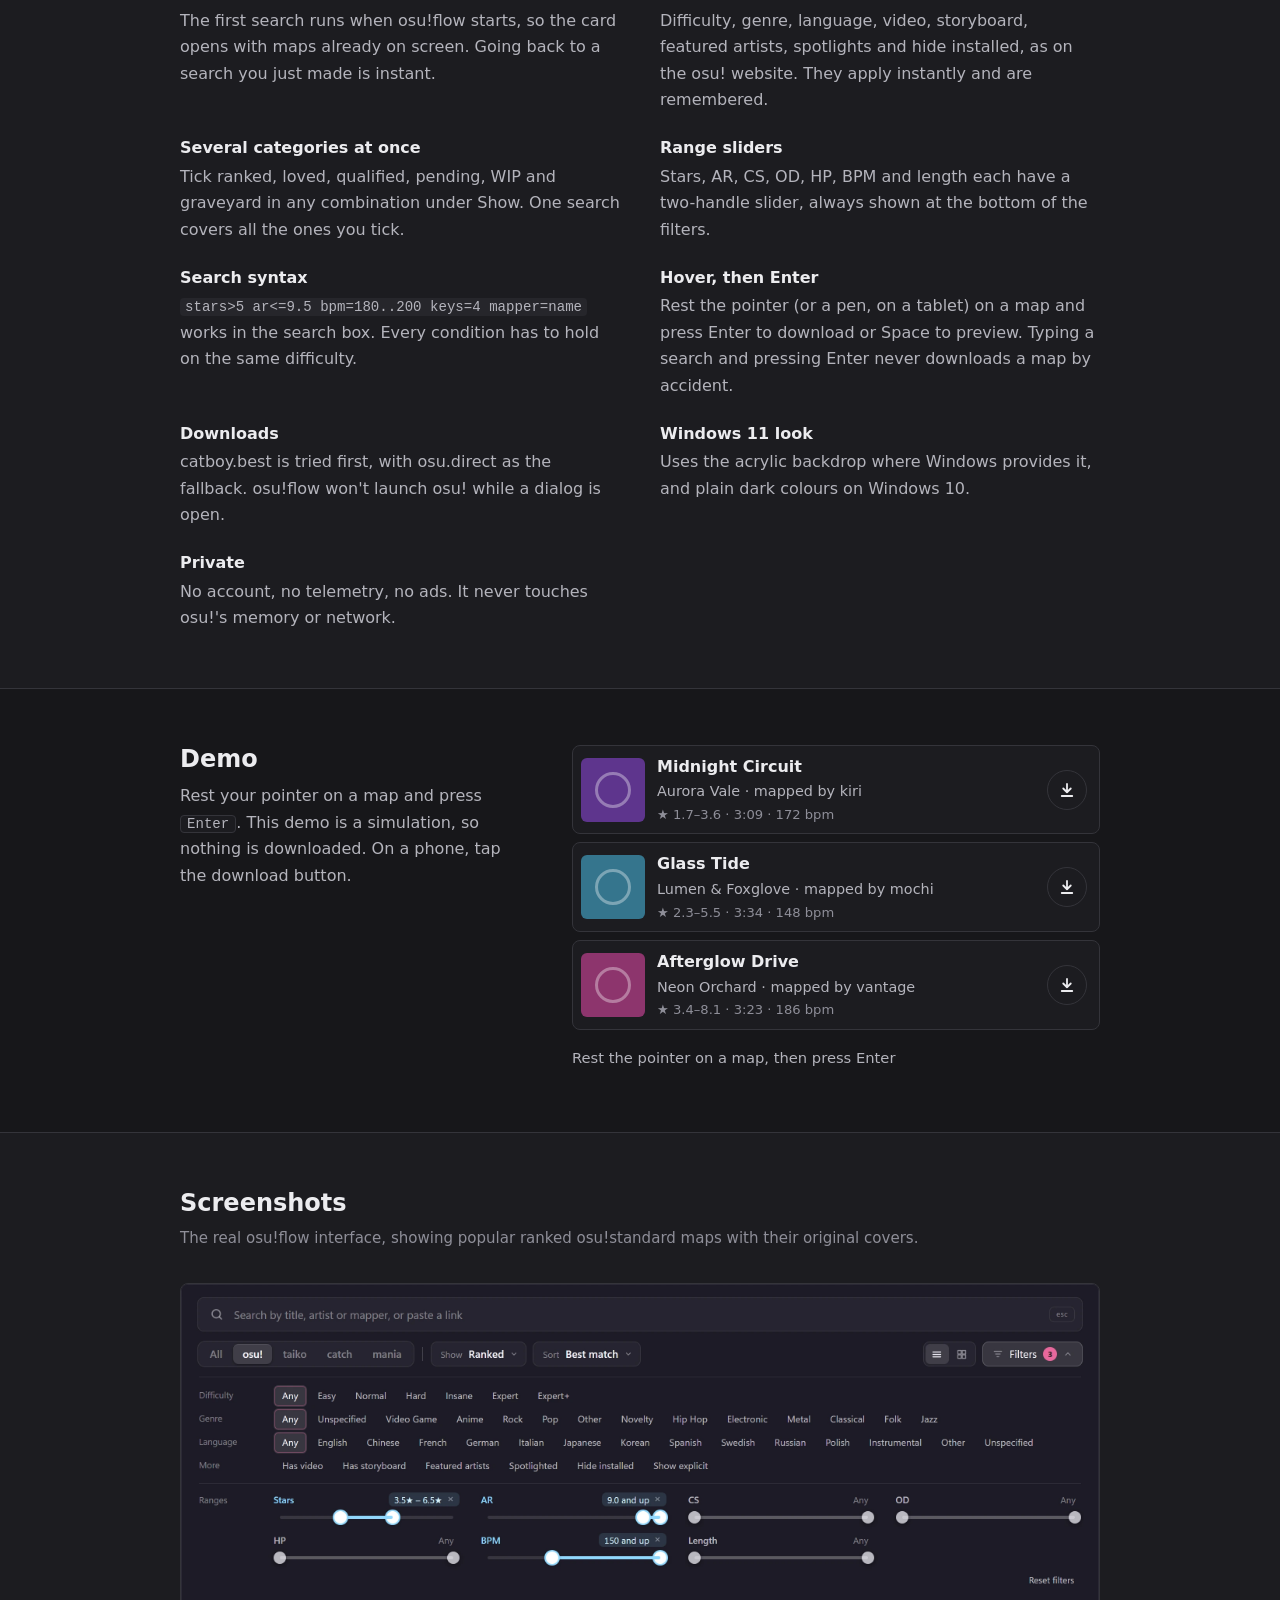
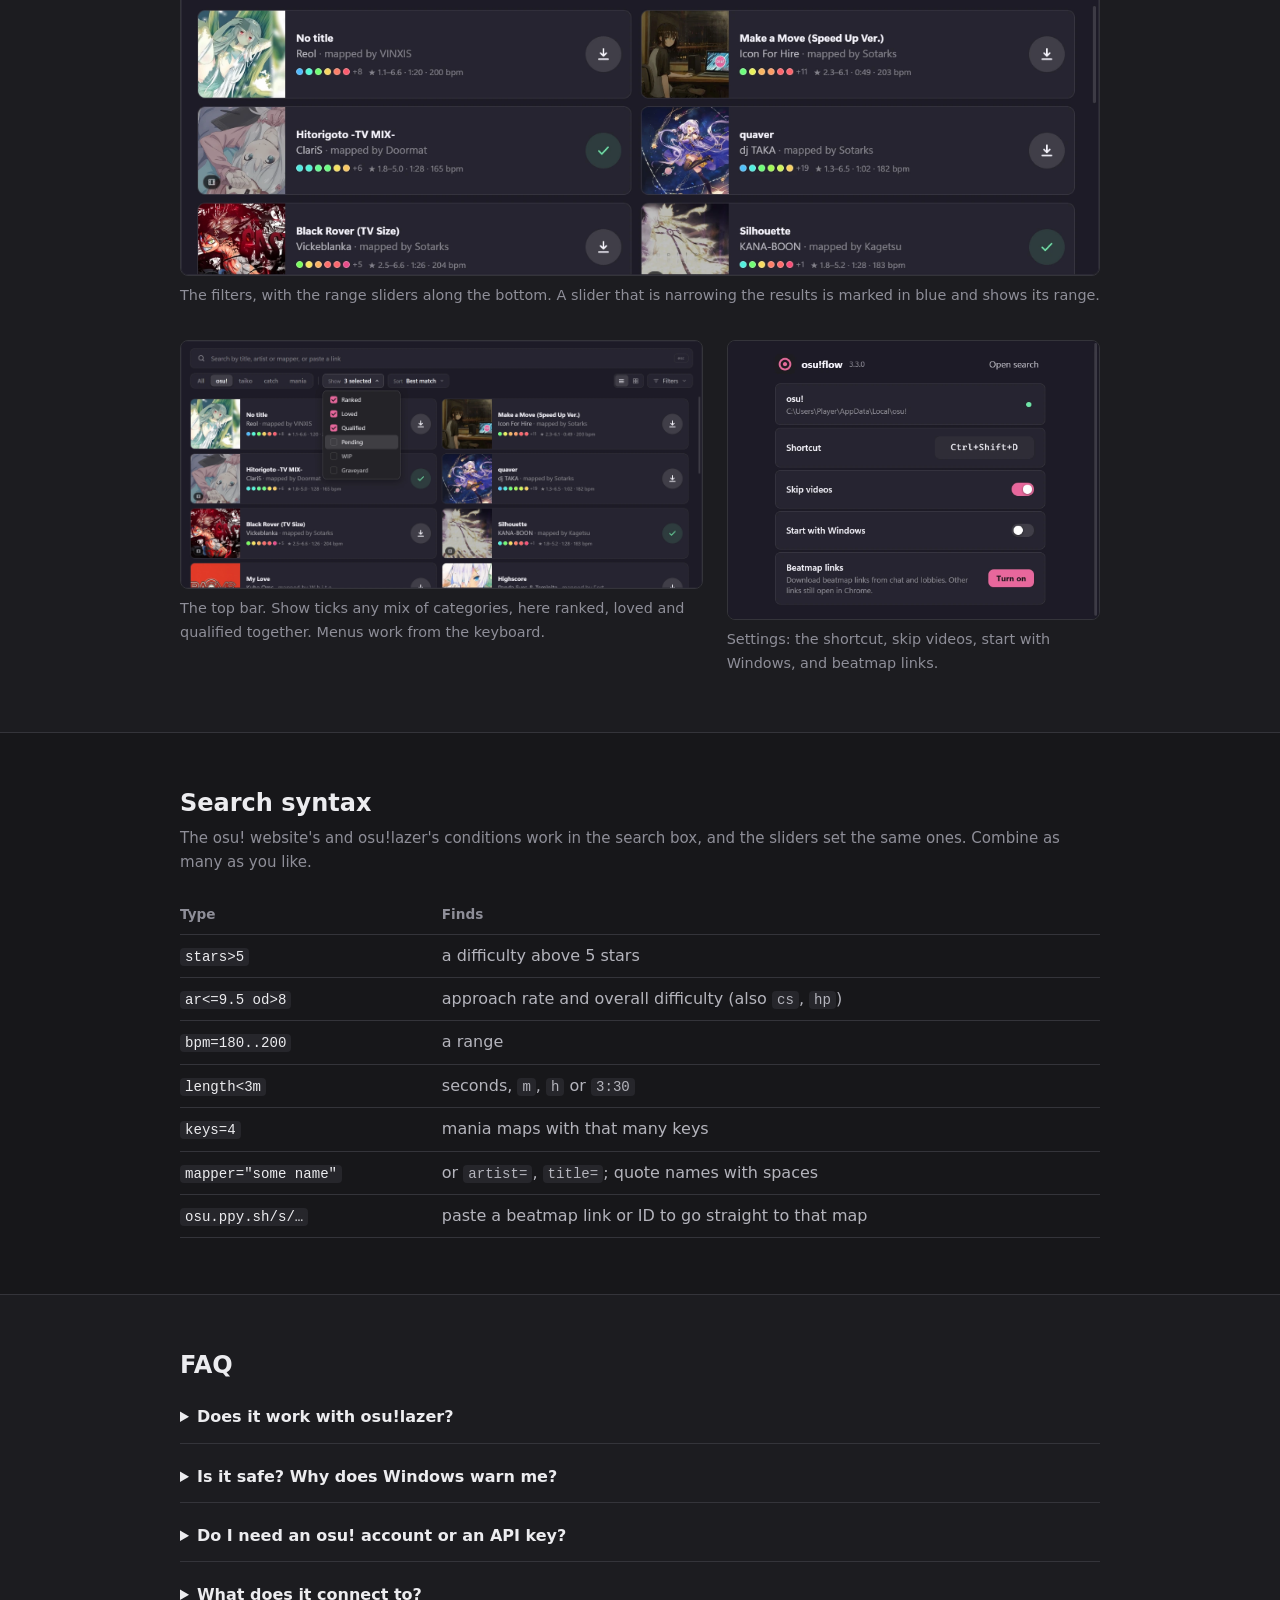
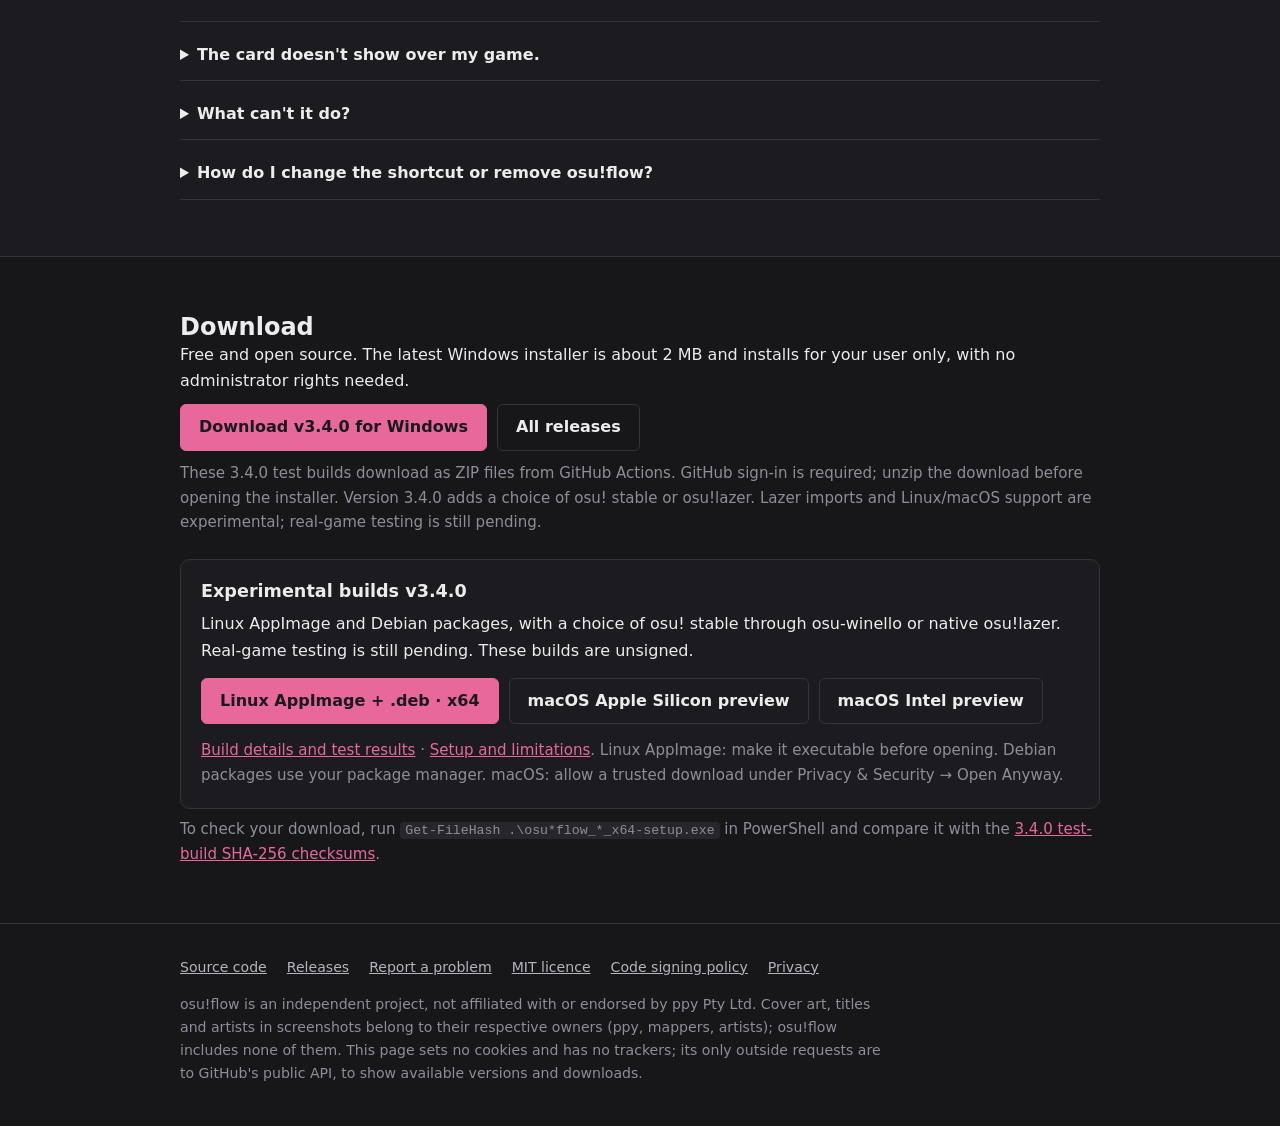
==== commit 8507f361: "Offer the verified 3.4.0 builds while public release is pending" ====
--- a/index.html
+++ b/index.html
@@ -29,7 +29,7 @@
       "softwareVersion": "3.4.0",
       "license": "https://opensource.org/licenses/MIT",
       "offers": { "@type": "Offer", "price": "0", "priceCurrency": "USD" },
-      "downloadUrl": "https://github.com/tempted14/osuflow/releases/tag/v3.4.0",
+      "downloadUrl": "https://github.com/tempted14/osuflow/actions/runs/40828208869/artifacts/12877048938",
       "description": "Search and download osu! beatmaps without leaving the game."
     }
   </script>
@@ -51,7 +51,7 @@
         <a href="#faq">FAQ</a>
         <a href="https://github.com/tempted14/osuflow">GitHub</a>
       </nav>
-      <a class="btn btn-small js-download" href="https://github.com/tempted14/osuflow/releases/tag/v3.4.0">Download</a>
+      <a class="btn btn-small js-download" href="https://github.com/tempted14/osuflow/actions/runs/40828208869/artifacts/12877048938">Download</a>
     </div>
   </header>
 
@@ -61,7 +61,7 @@
         <h1>Search and download osu! beatmaps without leaving the game</h1>
         <p class="lead">osu!flow is a small desktop app for osu! stable and osu!lazer. Press a shortcut to open search, then pick a map to download and send to your selected game client.</p>
         <p class="cta">
-          <a class="btn js-download" href="https://github.com/tempted14/osuflow/releases/tag/v3.4.0">Download for Windows</a>
+          <a class="btn js-download" href="https://github.com/tempted14/osuflow/actions/runs/40828208869/artifacts/12877048938">Download for Windows</a>
           <a class="btn btn-plain" href="https://github.com/tempted14/osuflow">Source on GitHub</a>
         </p>
         <p class="meta"><span class="js-version">v3.4.0</span> · Windows 10 and 11 · <span class="js-size">1.9 MB</span> · free, MIT licence · no account needed</p>
@@ -207,23 +207,24 @@
         <h2>Download</h2>
         <p>Free and open source. The latest Windows installer is about <span class="js-size">2 MB</span> and installs for your user only, with no administrator rights needed.</p>
         <p class="cta">
-          <a class="btn js-download" href="https://github.com/tempted14/osuflow/releases/tag/v3.4.0">Download <span class="js-version">v3.4.0</span> for Windows</a>
+          <a class="btn js-download" href="https://github.com/tempted14/osuflow/actions/runs/40828208869/artifacts/12877048938">Download <span class="js-version">v3.4.0</span> for Windows</a>
           <a class="btn btn-plain" href="https://github.com/tempted14/osuflow/releases">All releases</a>
         </p>
-        <p class="note">Version 3.4.0 adds a choice of osu! stable or osu!lazer. Lazer imports and Linux/macOS support are experimental; real-game testing is still pending.</p>
-        <section class="preview-downloads" id="experimental-downloads" hidden aria-label="Experimental platform downloads">
-          <h3>Experimental builds <span class="js-preview-version"></span></h3>
+        <p class="note"><span class="js-test-download-note">These 3.4.0 test builds download as ZIP files from GitHub Actions. GitHub sign-in is required; unzip the download before opening the installer. </span>Version 3.4.0 adds a choice of osu! stable or osu!lazer. Lazer imports and Linux/macOS support are experimental; real-game testing is still pending.</p>
+        <section class="preview-downloads" id="experimental-downloads" aria-label="Experimental platform downloads">
+          <h3>Experimental builds <span class="js-preview-version">v3.4.0</span></h3>
           <p>Linux AppImage and Debian packages, with a choice of osu! stable through osu-winello or native osu!lazer. Real-game testing is still pending. These builds are unsigned.</p>
           <div class="platform-downloads">
+            <a class="btn js-linux-artifact" href="https://github.com/tempted14/osuflow/actions/runs/40828208869/artifacts/12877947151">Linux AppImage + .deb · x64</a>
             <a class="btn js-linux-appimage" hidden>Linux AppImage · x64</a>
             <a class="btn btn-plain js-linux-deb" hidden>Linux .deb · x64</a>
             <a class="btn btn-plain js-preview-windows" hidden>Windows client preview</a>
-            <a class="btn btn-plain js-macos-arm" hidden>macOS Apple Silicon preview</a>
-            <a class="btn btn-plain js-macos-intel" hidden>macOS Intel preview</a>
+            <a class="btn btn-plain js-macos-arm" href="https://github.com/tempted14/osuflow/actions/runs/40828208869/artifacts/12878015693">macOS Apple Silicon preview</a>
+            <a class="btn btn-plain js-macos-intel" href="https://github.com/tempted14/osuflow/actions/runs/40828208869/artifacts/12877877049">macOS Intel preview</a>
           </div>
-          <p class="note"><a class="js-preview-release" href="https://github.com/tempted14/osuflow/releases">Preview notes and SHA-256 checksums</a> · <a href="https://github.com/tempted14/osuflow/blob/v3.4.0/docs/client-setup.md">Setup and limitations</a>. Linux AppImage: make it executable before opening. Debian packages use your package manager. macOS: allow a trusted download under Privacy &amp; Security → Open Anyway.</p>
+          <p class="note"><a class="js-preview-release" href="https://github.com/tempted14/osuflow/actions/runs/40828208869">Build details and test results</a> · <a href="https://github.com/tempted14/osuflow/blob/v3.4.0/docs/client-setup.md">Setup and limitations</a>. Linux AppImage: make it executable before opening. Debian packages use your package manager. macOS: allow a trusted download under Privacy &amp; Security → Open Anyway.</p>
         </section>
-        <p class="note">To check your download, run <code>Get-FileHash .\osu.flow_*_x64-setup.exe</code> in PowerShell and compare it with the SHA-256 in the release notes.</p>
+        <p class="note">To check your download, run <code>Get-FileHash .\osu*flow_*_x64-setup.exe</code> in PowerShell and compare it with the <a href="assets/checksums-3.4.0.txt">3.4.0 test-build SHA-256 checksums</a>.</p>
       </div>
     </section>
   </main>
